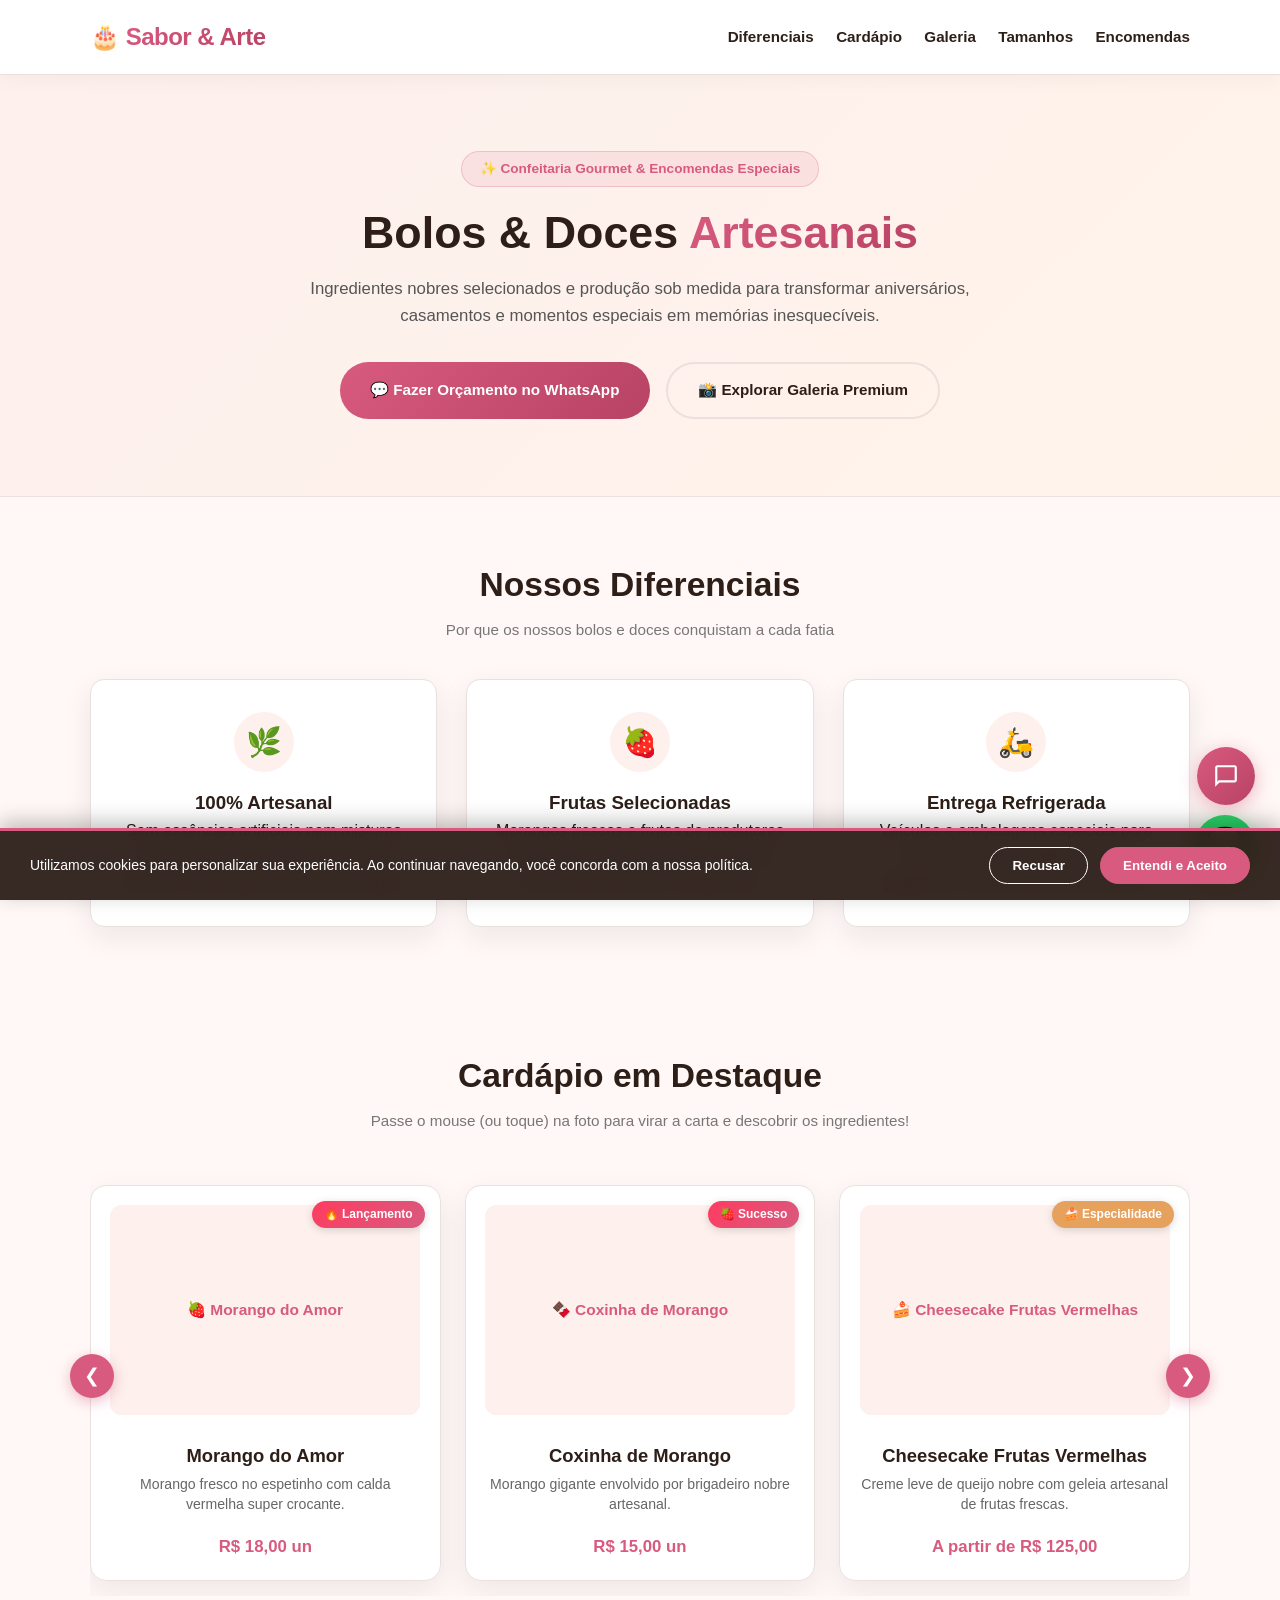
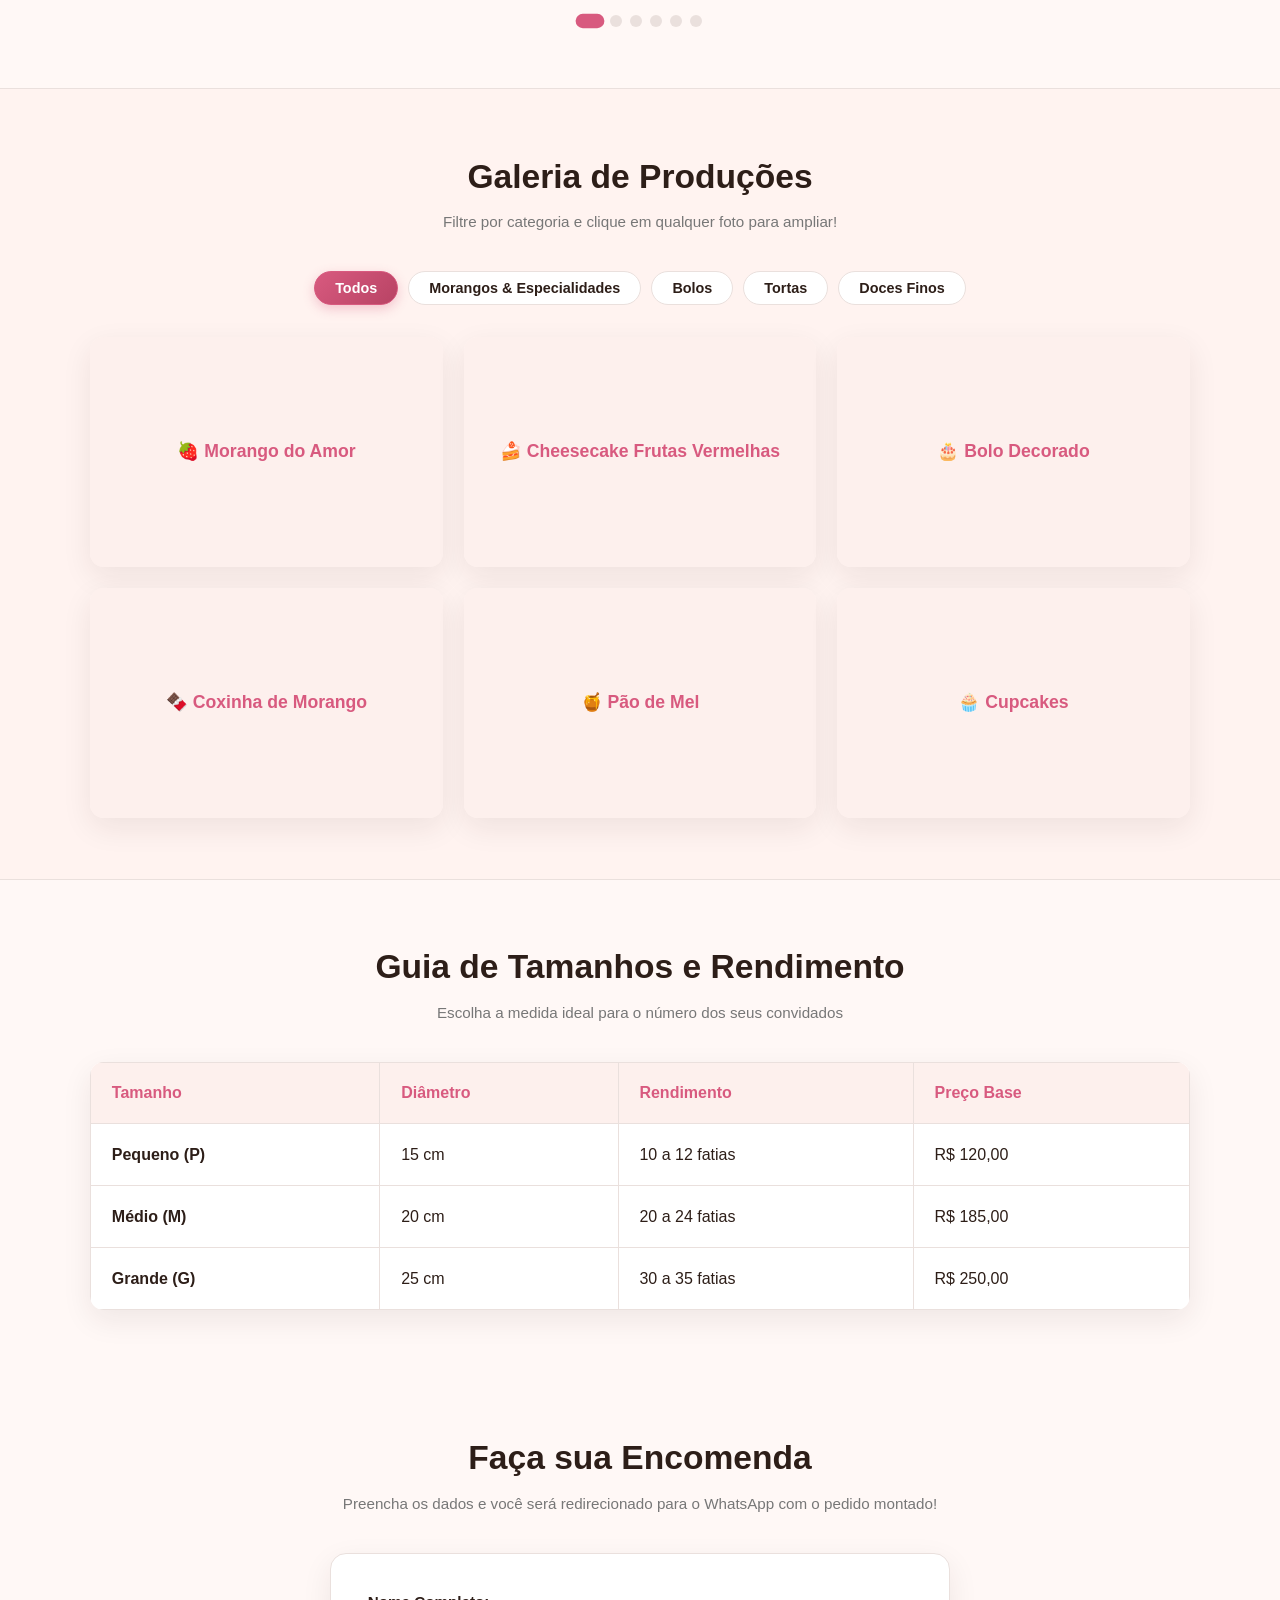
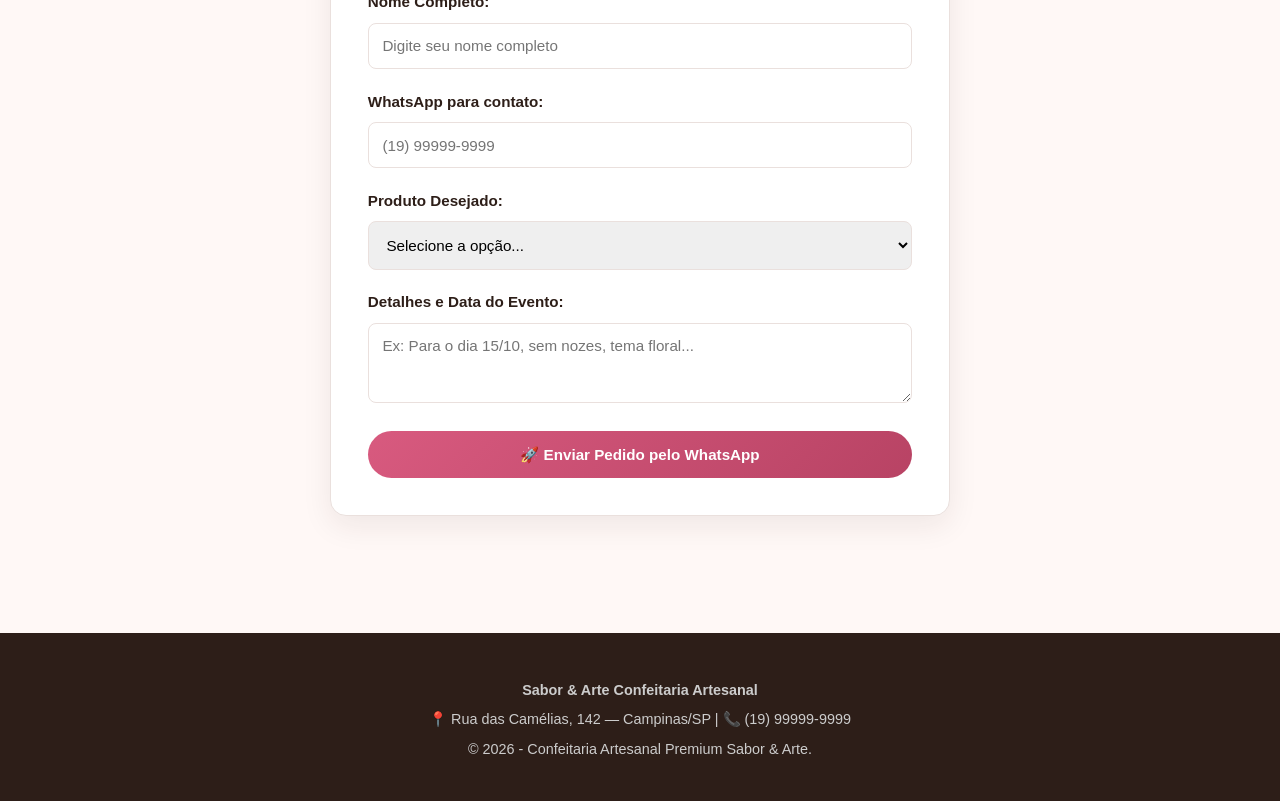
==== index.html @ ef3e30a9 "Add files via upload" ====
<!DOCTYPE html>
<html lang="pt-BR">

<head>
  <meta charset="UTF-8">
  <meta name="viewport" content="width=device-width, initial-scale=1.0">
  <title>Sabor & Arte | Confeitaria Artesanal Premium</title>
  <!-- Vinculação do CSS externo -->
  <link rel="stylesheet" href="style.css">
</head>

<body>

  <!-- CABEÇALHO GLASSMORPHISM -->
  <header>
    <div class="container header-flex">
      <div class="logo">🎂 <span class="text-gradient">Sabor & Arte</span></div>
      <nav>
        <ul>
          <li><a href="#diferenciais">Diferenciais</a></li>
          <li><a href="#cardapio">Cardápio</a></li>
          <li><a href="#galeria">Galeria</a></li>
          <li><a href="#tabela">Tamanhos</a></li>
          <li><a href="#encomenda">Encomendas</a></li>
        </ul>
      </nav>
    </div>
  </header>

  <main>
    <!-- HERO SECTION -->
    <section class="hero">
      <div class="container hero-content reveal">
        <span class="hero-badge">✨ Confeitaria Gourmet & Encomendas Especiais</span>
        <h1>Bolos & Doces <span class="text-gradient">Artesanais</span></h1>
        <p>Ingredientes nobres selecionados e produção sob medida para transformar aniversários, casamentos e momentos
          especiais em memórias inesquecíveis.</p>
        <div class="hero-buttons">
          <a href="#encomenda" class="btn btn-primary btn-glow">💬 Fazer Orçamento no WhatsApp</a>
          <a href="#galeria" class="btn btn-outline">📸 Explorar Galeria Premium</a>
        </div>
      </div>
    </section>

    <!-- DIFERENCIAIS -->
    <section id="diferenciais" class="container">
      <div class="titulo-secao reveal">
        <h2>Nossos Diferenciais</h2>
        <p class="subtitulo-secao">Por que os nossos bolos e doces conquistam a cada fatia</p>
      </div>
      <div class="grid">
        <article class="reveal hover-card">
          <div class="card-icon-wrapper">
            <div class="card-icon">🌿</div>
          </div>
          <h3>100% Artesanal</h3>
          <p>Sem essências artificiais nem misturas prontas. Usamos favas de baunilha natural e chocolates nobres
            importados.</p>
        </article>
        <article class="reveal hover-card">
          <div class="card-icon-wrapper">
            <div class="card-icon">🍓</div>
          </div>
          <h3>Frutas Selecionadas</h3>
          <p>Morangos frescos e frutas de produtores locais selecionadas diariamente para nossas sobremesas e
            espetinhos.</p>
        </article>
        <article class="reveal hover-card">
          <div class="card-icon-wrapper">
            <div class="card-icon">🛵</div>
          </div>
          <h3>Entrega Refrigerada</h3>
          <p>Veículos e embalagens especiais para garantir que seu pedido chegue geladinho e impecável ao seu evento.
          </p>
        </article>
      </div>
    </section>

    <!-- CARDÁPIO EM DESTAQUE (CARROSSEL COM FLIP CARD 3D) -->
    <section id="cardapio" class="container">
      <div class="titulo-secao reveal">
        <h2>Cardápio em Destaque</h2>
        <p class="subtitulo-secao">Passe o mouse (ou toque) na foto para virar a carta e descobrir os ingredientes!</p>
      </div>

      <!-- ESTRUTURA DO CARROSSEL -->
      <div class="carrossel-container reveal">
        <button class="carrossel-btn btn-prev" id="btn-prev" aria-label="Anterior">&#10094;</button>

        <div class="carrossel-overflow">
          <div class="carrossel-track" id="carrossel-track">

            <!-- ITEM 1: MORANGO DO AMOR -->
            <div class="carrossel-item">
              <article class="card-produto">
                <span class="card-badge morango">🔥 Lançamento</span>
                <figure class="flip-card">
                  <div class="flip-card-inner">
                    <div class="flip-card-front">
                      <img src="https://images.unsplash.com/photo-1565958011703-44f9829ba187?w=500&auto=format&fit=crop"
                        alt="Morango do Amor Gourmet"
                        onerror="this.onerror=null; this.src='data:image/svg+xml;utf8,<svg xmlns=\'http://www.w3.org/2000/svg\' width=\'400\' height=\'300\' viewBox=\'0 0 400 300\'><rect width=\'400\' height=\'300\' fill=\'%23FDF0ED\'/><text x=\'50%\' y=\'50%\' dominant-baseline=\'middle\' text-anchor=\'middle\' fill=\'%23D85A7F\' font-family=\'sans-serif\' font-size=\'20\' font-weight=\'bold\'>🍓 Morango do Amor</text></svg>';">
                    </div>
                    <div class="flip-card-back">
                      <span>🍓 Receita Exclusiva</span>
                      <p>Morangos gigantes selecionados com casquinha crocante de açúcar cristal vermelho ou banhado em
                        chocolate nobre.</p>
                    </div>
                  </div>
                </figure>
                <h3>Morango do Amor</h3>
                <p>Morango fresco no espetinho com calda vermelha super crocante.</p>
                <div class="preco">R$ 18,00 un</div>
              </article>
            </div>

            <!-- ITEM 2: COXINHA DE MORANGO -->
            <div class="carrossel-item">
              <article class="card-produto">
                <span class="card-badge morango">🍓 Sucesso</span>
                <figure class="flip-card">
                  <div class="flip-card-inner">
                    <div class="flip-card-front">
                      <img src="https://images.unsplash.com/photo-1588195538326-c5b1e9f80a1b?w=500&auto=format&fit=crop"
                        alt="Coxinha de Morango"
                        onerror="this.onerror=null; this.src='data:image/svg+xml;utf8,<svg xmlns=\'http://www.w3.org/2000/svg\' width=\'400\' height=\'300\' viewBox=\'0 0 400 300\'><rect width=\'400\' height=\'300\' fill=\'%23FDF0ED\'/><text x=\'50%\' y=\'50%\' dominant-baseline=\'middle\' text-anchor=\'middle\' fill=\'%23D85A7F\' font-family=\'sans-serif\' font-size=\'20\' font-weight=\'bold\'>🍫 Coxinha de Morango</text></svg>';">
                    </div>
                    <div class="flip-card-back">
                      <span>🍫 Brigadeiro Gourmet</span>
                      <p>Morango inteiro suculento coberto por uma camada generosa de brigadeiro 50% cacau e granulado
                        belga.</p>
                    </div>
                  </div>
                </figure>
                <h3>Coxinha de Morango</h3>
                <p>Morango gigante envolvido por brigadeiro nobre artesanal.</p>
                <div class="preco">R$ 15,00 un</div>
              </article>
            </div>

            <!-- ITEM 3: CHEESECAKE DE FRUTAS VERMELHAS (SUBSTITUTO DA BANOFFEE) -->
            <div class="carrossel-item">
              <article class="card-produto">
                <span class="card-badge destaque">🍰 Especialidade</span>
                <figure class="flip-card">
                  <div class="flip-card-inner">
                    <div class="flip-card-front">
                      <img src="https://images.unsplash.com/photo-1533134242443-d4fd215305ad?w=500&auto=format&fit=crop"
                        alt="Cheesecake de Frutas Vermelhas"
                        onerror="this.onerror=null; this.src='data:image/svg+xml;utf8,<svg xmlns=\'http://www.w3.org/2000/svg\' width=\'400\' height=\'300\' viewBox=\'0 0 400 300\'><rect width=\'400\' height=\'300\' fill=\'%23FDF0ED\'/><text x=\'50%\' y=\'50%\' dominant-baseline=\'middle\' text-anchor=\'middle\' fill=\'%23D85A7F\' font-family=\'sans-serif\' font-size=\'20\' font-weight=\'bold\'>🍰 Cheesecake Frutas Vermelhas</text></svg>';">
                    </div>
                    <div class="flip-card-back">
                      <span>🍓 Calda Artesanal</span>
                      <p>Base crocante de biscoito amanteigado, creme suave de cream cheese e calda reduzida de amoras,
                        framboesas e morangos.</p>
                    </div>
                  </div>
                </figure>
                <h3>Cheesecake Frutas Vermelhas</h3>
                <p>Creme leve de queijo nobre com geleia artesanal de frutas frescas.</p>
                <div class="preco">A partir de R$ 125,00</div>
              </article>
            </div>

            <!-- ITEM 4: BOLO RED VELVET -->
            <div class="carrossel-item">
              <article class="card-produto">
                <span class="card-badge">Mais Pedido</span>
                <figure class="flip-card">
                  <div class="flip-card-inner">
                    <div class="flip-card-front">
                      <img src="https://images.unsplash.com/photo-1578985545062-69928b1d9587?w=500&auto=format&fit=crop"
                        alt="Bolo Red Velvet"
                        onerror="this.onerror=null; this.src='data:image/svg+xml;utf8,<svg xmlns=\'http://www.w3.org/2000/svg\' width=\'400\' height=\'300\' viewBox=\'0 0 400 300\'><rect width=\'400\' height=\'300\' fill=\'%23FDF0ED\'/><text x=\'50%\' y=\'50%\' dominant-baseline=\'middle\' text-anchor=\'middle\' fill=\'%23D85A7F\' font-family=\'sans-serif\' font-size=\'20\' font-weight=\'bold\'>🎂 Red Velvet</text></svg>';">
                    </div>
                    <div class="flip-card-back">
                      <span>✨ Clássico Americano</span>
                      <p>Massa vermelha aveludada, recheada com verdadeiro Cream Cheese e toque de limão siciliano.</p>
                    </div>
                  </div>
                </figure>
                <h3>Bolo Red Velvet</h3>
                <p>Massa aveludada de cacau suave com recheio cremoso de cream cheese.</p>
                <div class="preco">A partir de R$ 120,00</div>
              </article>
            </div>

            <!-- ITEM 5: TORTA HOLANDESA -->
            <div class="carrossel-item">
              <article class="card-produto">
                <span class="card-badge destaque">Sobremesa Fina</span>
                <figure class="flip-card">
                  <div class="flip-card-inner">
                    <div class="flip-card-front">
                      <img src="https://images.unsplash.com/photo-1563729784474-d77dbb933a9e?w=500&auto=format&fit=crop"
                        alt="Torta Holandesa"
                        onerror="this.onerror=null; this.src='data:image/svg+xml;utf8,<svg xmlns=\'http://www.w3.org/2000/svg\' width=\'400\' height=\'300\' viewBox=\'0 0 400 300\'><rect width=\'400\' height=\'300\' fill=\'%23FDF0ED\'/><text x=\'50%\' y=\'50%\' dominant-baseline=\'middle\' text-anchor=\'middle\' fill=\'%23D85A7F\' font-family=\'sans-serif\' font-size=\'20\' font-weight=\'bold\'>🥧 Torta Holandesa</text></svg>';">
                    </div>
                    <div class="flip-card-back">
                      <span>🍫 Ganache Meio Amargo</span>
                      <p>Creme holandês leve, biscoitos Calipso crocantes e cobertura generosa de ganache de chocolate
                        nobre.</p>
                    </div>
                  </div>
                </figure>
                <h3>Torta Holandesa Premium</h3>
                <p>Creme suave holandês com biscoitos e ganache de chocolate.</p>
                <div class="preco">A partir de R$ 130,00</div>
              </article>
            </div>

            <!-- ITEM 6: PÃO DE MEL GOURMET -->
            <div class="carrossel-item">
              <article class="card-produto">
                <span class="card-badge">🍯 Especial</span>
                <figure class="flip-card">
                  <div class="flip-card-inner">
                    <div class="flip-card-front">
                      <img src="https://images.unsplash.com/photo-1509440159596-0249088772ff?w=500&auto=format&fit=crop"
                        alt="Pão de Mel Gourmet"
                        onerror="this.onerror=null; this.src='data:image/svg+xml;utf8,<svg xmlns=\'http://www.w3.org/2000/svg\' width=\'400\' height=\'300\' viewBox=\'0 0 400 300\'><rect width=\'400\' height=\'300\' fill=\'%23FDF0ED\'/><text x=\'50%\' y=\'50%\' dominant-baseline=\'middle\' text-anchor=\'middle\' fill=\'%23D85A7F\' font-family=\'sans-serif\' font-size=\'20\' font-weight=\'bold\'>🍯 Pão de Mel</text></svg>';">
                    </div>
                    <div class="flip-card-back">
                      <span>🍯 Mel Puro de Abelha</span>
                      <p>Massa super macia com especiarias e mel puro, recheado com doce de leite cremoso e coberto por
                        chocolate.</p>
                    </div>
                  </div>
                </figure>
                <h3>Pão de Mel Gourmet</h3>
                <p>Caixa com 6 unidades recheadas com doce de leite artesanal.</p>
                <div class="preco">R$ 54,00 (Caixa 6un)</div>
              </article>
            </div>

            <!-- ITEM 7: BROWNIE NINHO & NUTELLA -->
            <div class="carrossel-item">
              <article class="card-produto">
                <figure class="flip-card">
                  <div class="flip-card-inner">
                    <div class="flip-card-front">
                      <img src="https://images.unsplash.com/photo-1606313564200-e75d5e30476c?w=500&auto=format&fit=crop"
                        alt="Torta Brownie"
                        onerror="this.onerror=null; this.src='data:image/svg+xml;utf8,<svg xmlns=\'http://www.w3.org/2000/svg\' width=\'400\' height=\'300\' viewBox=\'0 0 400 300\'><rect width=\'400\' height=\'300\' fill=\'%23FDF0ED\'/><text x=\'50%\' y=\'50%\' dominant-baseline=\'middle\' text-anchor=\'middle\' fill=\'%23D85A7F\' font-family=\'sans-serif\' font-size=\'20\' font-weight=\'bold\'>🍫 Brownie Ninho</text></svg>';">
                    </div>
                    <div class="flip-card-back">
                      <span>🍫 Cacau 70%</span>
                      <p>Base densa de brownie com Leite Ninho cremoso e generosas colheradas de Nutella original.</p>
                    </div>
                  </div>
                </figure>
                <h3>Brownie Ninho & Nutella</h3>
                <p>Base densa de brownie 70% cacau, cobertura de Leite Ninho e Nutella.</p>
                <div class="preco">A partir de R$ 110,00</div>
              </article>
            </div>

            <!-- ITEM 8: KIT DOCES FINOS -->
            <div class="carrossel-item">
              <article class="card-produto">
                <span class="card-badge">Para Eventos</span>
                <figure class="flip-card">
                  <div class="flip-card-inner">
                    <div class="flip-card-front">
                      <img src="https://images.unsplash.com/photo-1519869325930-281384150729?w=500&auto=format&fit=crop"
                        alt="Doces Finos"
                        onerror="this.onerror=null; this.src='data:image/svg+xml;utf8,<svg xmlns=\'http://www.w3.org/2000/svg\' width=\'400\' height=\'300\' viewBox=\'0 0 400 300\'><rect width=\'400\' height=\'300\' fill=\'%23FDF0ED\'/><text x=\'50%\' y=\'50%\' dominant-baseline=\'middle\' text-anchor=\'middle\' fill=\'%23D85A7F\' font-family=\'sans-serif\' font-size=\'20\' font-weight=\'bold\'>🎉 Doces Finos</text></svg>';">
                    </div>
                    <div class="flip-card-back">
                      <span>🎉 Variedade Nobre</span>
                      <p>Brigadeiros belgas, tartaletes de pistache, camafeus de nozes e mini trufas artesanais.</p>
                    </div>
                  </div>
                </figure>
                <h3>Kit Doces Finos</h3>
                <p>Caixa com 50 unidades variadas para festas e recepções.</p>
                <div class="preco">R$ 180,00</div>
              </article>
            </div>

          </div>
        </div>

        <button class="carrossel-btn btn-next" id="btn-next" aria-label="Próximo">&#10095;</button>

        <!-- PONTOS INDICADORES DO CARROSSEL -->
        <div class="carrossel-indicadores" id="carrossel-indicadores"></div>
      </div>
    </section>

    <!-- GALERIA DE FOTOS COM FILTRO INTERATIVO & LIGHTBOX -->
    <section id="galeria" class="galeria-secao">
      <div class="container">
        <div class="titulo-secao reveal">
          <h2>Galeria de Produções</h2>
          <p class="subtitulo-secao">Filtre por categoria e clique em qualquer foto para ampliar!</p>
        </div>

        <!-- ABAS DE FILTRO DA GALERIA -->
        <div class="galeria-filtros reveal">
          <button class="filtro-btn active" data-filter="todos">Todos</button>
          <button class="filtro-btn" data-filter="especiais">Morangos & Especialidades</button>
          <button class="filtro-btn" data-filter="bolos">Bolos</button>
          <button class="filtro-btn" data-filter="tortas">Tortas</button>
          <button class="filtro-btn" data-filter="doces">Doces Finos</button>
        </div>

        <div class="galeria-grid reveal" id="galeria-grid">

          <!-- ITEM GALERIA 1 -->
          <div class="gallery-item" data-category="especiais"
            data-src="https://images.unsplash.com/photo-1565958011703-44f9829ba187?w=1000&auto=format&fit=crop"
            data-caption="Morango do Amor Gourmet Crocante de Açúcar Cristal Vermelho">
            <img src="https://images.unsplash.com/photo-1565958011703-44f9829ba187?w=500&auto=format&fit=crop"
              alt="Morango do Amor"
              onerror="this.onerror=null; this.src='data:image/svg+xml;utf8,<svg xmlns=\'http://www.w3.org/2000/svg\' width=\'400\' height=\'300\' viewBox=\'0 0 400 300\'><rect width=\'400\' height=\'300\' fill=\'%23FDF0ED\'/><text x=\'50%\' y=\'50%\' dominant-baseline=\'middle\' text-anchor=\'middle\' fill=\'%23D85A7F\' font-family=\'sans-serif\' font-size=\'20\' font-weight=\'bold\'>🍓 Morango do Amor</text></svg>';">
            <div class="gallery-overlay">
              <span class="gallery-icon">🔍 Ampliar Foto</span>
            </div>
          </div>

          <!-- ITEM GALERIA 2 (FOTO DO CHEESECAKE DE FRUTAS VERMELHAS) -->
          <div class="gallery-item" data-category="tortas"
            data-src="https://images.unsplash.com/photo-1533134242443-d4fd215305ad?w=1000&auto=format&fit=crop"
            data-caption="Cheesecake de Frutas Vermelhas com Calda Artesanal e Amoras Frescas">
            <img src="https://images.unsplash.com/photo-1533134242443-d4fd215305ad?w=500&auto=format&fit=crop"
              alt="Cheesecake de Frutas Vermelhas"
              onerror="this.onerror=null; this.src='data:image/svg+xml;utf8,<svg xmlns=\'http://www.w3.org/2000/svg\' width=\'400\' height=\'300\' viewBox=\'0 0 400 300\'><rect width=\'400\' height=\'300\' fill=\'%23FDF0ED\'/><text x=\'50%\' y=\'50%\' dominant-baseline=\'middle\' text-anchor=\'middle\' fill=\'%23D85A7F\' font-family=\'sans-serif\' font-size=\'20\' font-weight=\'bold\'>🍰 Cheesecake Frutas Vermelhas</text></svg>';">
            <div class="gallery-overlay">
              <span class="gallery-icon">🔍 Ampliar Foto</span>
            </div>
          </div>

          <!-- ITEM GALERIA 3 -->
          <div class="gallery-item" data-category="bolos"
            data-src="https://images.unsplash.com/photo-1562440499-64c9a111f713?w=1000&auto=format&fit=crop"
            data-caption="Bolo Festivo Decorado com Cobertura Artesanal e Detalhes Especiais">
            <img src="https://images.unsplash.com/photo-1562440499-64c9a111f713?w=500&auto=format&fit=crop"
              alt="Bolo Festivo Decorado"
              onerror="this.onerror=null; this.src='data:image/svg+xml;utf8,<svg xmlns=\'http://www.w3.org/2000/svg\' width=\'400\' height=\'300\' viewBox=\'0 0 400 300\'><rect width=\'400\' height=\'300\' fill=\'%23FDF0ED\'/><text x=\'50%\' y=\'50%\' dominant-baseline=\'middle\' text-anchor=\'middle\' fill=\'%23D85A7F\' font-family=\'sans-serif\' font-size=\'20\' font-weight=\'bold\'>🎂 Bolo Decorado</text></svg>';">
            <div class="gallery-overlay">
              <span class="gallery-icon">🔍 Ampliar Foto</span>
            </div>
          </div>

          <!-- ITEM GALERIA 4 -->
          <div class="gallery-item" data-category="especiais"
            data-src="https://images.unsplash.com/photo-1588195538326-c5b1e9f80a1b?w=1000&auto=format&fit=crop"
            data-caption="Coxinha de Morango com Brigadeiro Belga 50% Cacau">
            <img src="https://images.unsplash.com/photo-1588195538326-c5b1e9f80a1b?w=500&auto=format&fit=crop"
              alt="Coxinha de Morango"
              onerror="this.onerror=null; this.src='data:image/svg+xml;utf8,<svg xmlns=\'http://www.w3.org/2000/svg\' width=\'400\' height=\'300\' viewBox=\'0 0 400 300\'><rect width=\'400\' height=\'300\' fill=\'%23FDF0ED\'/><text x=\'50%\' y=\'50%\' dominant-baseline=\'middle\' text-anchor=\'middle\' fill=\'%23D85A7F\' font-family=\'sans-serif\' font-size=\'20\' font-weight=\'bold\'>🍫 Coxinha de Morango</text></svg>';">
            <div class="gallery-overlay">
              <span class="gallery-icon">🔍 Ampliar Foto</span>
            </div>
          </div>

          <!-- ITEM GALERIA 5 -->
          <div class="gallery-item" data-category="doces"
            data-src="https://images.unsplash.com/photo-1509440159596-0249088772ff?w=1000&auto=format&fit=crop"
            data-caption="Caixa Especial de Pães de Mel Recheados com Doce de Leite">
            <img src="https://images.unsplash.com/photo-1509440159596-0249088772ff?w=500&auto=format&fit=crop"
              alt="Pães de Mel"
              onerror="this.onerror=null; this.src='data:image/svg+xml;utf8,<svg xmlns=\'http://www.w3.org/2000/svg\' width=\'400\' height=\'300\' viewBox=\'0 0 400 300\'><rect width=\'400\' height=\'300\' fill=\'%23FDF0ED\'/><text x=\'50%\' y=\'50%\' dominant-baseline=\'middle\' text-anchor=\'middle\' fill=\'%23D85A7F\' font-family=\'sans-serif\' font-size=\'20\' font-weight=\'bold\'>🍯 Pão de Mel</text></svg>';">
            <div class="gallery-overlay">
              <span class="gallery-icon">🔍 Ampliar Foto</span>
            </div>
          </div>

          <!-- ITEM GALERIA 6 -->
          <div class="gallery-item" data-category="doces"
            data-src="https://images.unsplash.com/photo-1519869325930-281384150729?w=1000&auto=format&fit=crop"
            data-caption="Detalhes Encantadores de Cupcakes Personalizados para Eventos">
            <img src="https://images.unsplash.com/photo-1519869325930-281384150729?w=500&auto=format&fit=crop"
              alt="Cupcakes Decorados"
              onerror="this.onerror=null; this.src='data:image/svg+xml;utf8,<svg xmlns=\'http://www.w3.org/2000/svg\' width=\'400\' height=\'300\' viewBox=\'0 0 400 300\'><rect width=\'400\' height=\'300\' fill=\'%23FDF0ED\'/><text x=\'50%\' y=\'50%\' dominant-baseline=\'middle\' text-anchor=\'middle\' fill=\'%23D85A7F\' font-family=\'sans-serif\' font-size=\'20\' font-weight=\'bold\'>🧁 Cupcakes</text></svg>';">
            <div class="gallery-overlay">
              <span class="gallery-icon">🔍 Ampliar Foto</span>
            </div>
          </div>

        </div>
      </div>
    </section>

    <!-- MODAL LIGHTBOX PARA A GALERIA -->
    <div id="lightbox-modal" class="lightbox-modal" role="dialog" aria-hidden="true">
      <button id="lightbox-close" class="lightbox-close" aria-label="Fechar">&times;</button>
      <button id="lightbox-prev" class="lightbox-nav lightbox-prev-btn" aria-label="Anterior">&#10094;</button>
      <div class="lightbox-container">
        <img id="lightbox-img" src="" alt="Imagem Ampliada">
        <p id="lightbox-caption" class="lightbox-caption"></p>
      </div>
      <button id="lightbox-next" class="lightbox-nav lightbox-next-btn" aria-label="Próximo">&#10095;</button>
    </div>

    <!-- TABELA SEMÂNTICA DE TAMANHOS -->
    <section id="tabela" class="container">
      <div class="titulo-secao reveal">
        <h2>Guia de Tamanhos e Rendimento</h2>
        <p class="subtitulo-secao">Escolha a medida ideal para o número dos seus convidados</p>
      </div>
      <div class="tabela-wrapper reveal">
        <table>
          <thead>
            <tr>
              <th>Tamanho</th>
              <th>Diâmetro</th>
              <th>Rendimento</th>
              <th>Preço Base</th>
            </tr>
          </thead>
          <tbody>
            <tr>
              <td><strong>Pequeno (P)</strong></td>
              <td>15 cm</td>
              <td>10 a 12 fatias</td>
              <td>R$ 120,00</td>
            </tr>
            <tr>
              <td><strong>Médio (M)</strong></td>
              <td>20 cm</td>
              <td>20 a 24 fatias</td>
              <td>R$ 185,00</td>
            </tr>
            <tr>
              <td><strong>Grande (G)</strong></td>
              <td>25 cm</td>
              <td>30 a 35 fatias</td>
              <td>R$ 250,00</td>
            </tr>
          </tbody>
        </table>
      </div>
    </section>

    <!-- FORMULÁRIO COM ENVIO DIRETO PARA WHATSAPP -->
    <section id="encomenda" class="container">
      <div class="titulo-secao reveal">
        <h2>Faça sua Encomenda</h2>
        <p class="subtitulo-secao">Preencha os dados e você será redirecionado para o WhatsApp com o pedido montado!</p>
      </div>
      <form id="form-encomenda" class="form-encomenda reveal">
        <div class="campo">
          <label for="nome">Nome Completo:</label>
          <input type="text" id="nome" name="nome" required placeholder="Digite seu nome completo">
        </div>

        <div class="campo">
          <label for="whatsapp">WhatsApp para contato:</label>
          <input type="tel" id="whatsapp" name="whatsapp" required placeholder="(19) 99999-9999">
        </div>

        <div class="campo">
          <label for="produto">Produto Desejado:</label>
          <select id="produto" name="produto" required>
            <option value="">Selecione a opção...</option>
            <option value="Morango do Amor Gourmet">🍓 Morango do Amor Gourmet (R$ 18,00)</option>
            <option value="Coxinha de Morango">🍓 Coxinha de Morango (R$ 15,00)</option>
            <option value="Cheesecake Frutas Vermelhas">🍰 Cheesecake de Frutas Vermelhas (R$ 125,00)</option>
            <option value="Torta Holandesa Premium">🥧 Torta Holandesa Premium (R$ 130,00)</option>
            <option value="Pão de Mel Gourmet (Caixa 6 un)">🍯 Pão de Mel Gourmet (R$ 54,00)</option>
            <option value="Bolo Red Velvet">🎂 Bolo Red Velvet (A partir de R$ 120,00)</option>
            <option value="Brownie Ninho & Nutella">🍫 Brownie Ninho & Nutella (A partir de R$ 110,00)</option>
            <option value="Kit Doces Finos (50 un)">🎉 Kit Doces Finos 50 un (R$ 180,00)</option>
            <option value="Cupcakes Gourmet (Kit 6 un)">🧁 Cupcakes Gourmet (R$ 75,00)</option>
            <option value="Torta de Morango Tradicional">🍓 Torta de Morango Tradicional (R$ 135,00)</option>
            <option value="Bolo Personalizado">👑 Bolo Personalizado sob Medida</option>
          </select>
        </div>

        <div class="campo">
          <label for="obs">Detalhes e Data do Evento:</label>
          <textarea id="obs" name="obs" rows="3"
            placeholder="Ex: Para o dia 15/10, sem nozes, tema floral..."></textarea>
        </div>

        <button type="submit" class="btn btn-primary btn-full btn-glow">🚀 Enviar Pedido pelo WhatsApp</button>
      </form>
    </section>
  </main>

  <!-- BOTÃO VOLTAR AO TOPO -->
  <button id="btn-back-to-top" class="back-to-top" aria-label="Voltar ao topo">↑</button>

  <!-- BOTÃO FLUTUANTE DO WHATSAPP -->
  <a href="https://wa.me/5519999999999" target="_blank" rel="noopener noreferrer" class="whatsapp-float"
    aria-label="Conversar no WhatsApp">
    <span>💬</span>
  </a>

  <!-- RODAPÉ -->
  <footer>
    <div class="container">
      <p><strong>Sabor & Arte Confeitaria Artesanal</strong></p>
      <p>📍 Rua das Camélias, 142 — Campinas/SP | 📞 (19) 99999-9999</p>
      <p>&copy; 2026 - Confeitaria Artesanal Premium Sabor & Arte.</p>
    </div>
  </footer>

  <!-- BANNER DE AVISO DE COOKIES GLASSMORPHISM -->
  <div id="banner-cookies" class="banner-cookies">
    <p>
      Utilizamos cookies para personalizar sua experiência. Ao continuar navegando, você concorda com a nossa política.
    </p>
    <div class="btn-group-cookies">
      <button id="btn-recusar-cookies" class="btn-cookies btn-recusar">Recusar</button>
      <button id="btn-aceitar-cookies" class="btn-cookies">Entendi e Aceito</button>
    </div>
  </div>

  <!-- SCRIPT DE COOKIES -->
  <script src="cookies.js" defer></script>

  <!-- CHATBOT AUTOMÁTICO -->
  <script src="chatbot.js"></script>

  <!-- INTERATIVIDADE DA INTERFACE DA PÁGINA -->
  <script>
    document.addEventListener('DOMContentLoaded', () => {

      /* 1. CARROSSEL DE PRODUTOS RESPONSIVO */
      const track = document.getElementById('carrossel-track');
      const btnPrev = document.getElementById('btn-prev');
      const btnNext = document.getElementById('btn-next');
      const indicadoresContainer = document.getElementById('carrossel-indicadores');

      if (track && btnPrev && btnNext) {
        const items = Array.from(track.children);
        let currentIndex = 0;

        function getVisibleItems() {
          if (window.innerWidth <= 650) return 1;
          if (window.innerWidth <= 900) return 2;
          return 3;
        }

        function getMaxIndex() {
          return Math.max(0, items.length - getVisibleItems());
        }

        function criarIndicadores() {
          if (!indicadoresContainer) return;
          indicadoresContainer.innerHTML = '';
          const totalDots = getMaxIndex() + 1;

          for (let i = 0; i < totalDots; i++) {
            const dot = document.createElement('button');
            dot.classList.add('dot');
            dot.setAttribute('aria-label', `Ir para slide ${i + 1}`);
            if (i === currentIndex) dot.classList.add('ativo');

            dot.addEventListener('click', () => moverParaIndex(i));
            indicadoresContainer.appendChild(dot);
          }
        }

        function atualizarIndicadores() {
          if (!indicadoresContainer) return;
          const dots = indicadoresContainer.querySelectorAll('.dot');
          dots.forEach((dot, index) => {
            dot.classList.toggle('ativo', index === currentIndex);
          });
        }

        function moverParaIndex(index) {
          const maxIdx = getMaxIndex();
          currentIndex = Math.min(Math.max(index, 0), maxIdx);
          const primeiroItem = items[0];
          if (!primeiroItem) return;

          const gap = parseFloat(window.getComputedStyle(track).gap) || 24;
          const largura = primeiroItem.getBoundingClientRect().width;
          const deslocamento = (largura + gap) * currentIndex;

          track.style.transform = `translateX(-${deslocamento}px)`;
          atualizarIndicadores();
        }

        btnNext.addEventListener('click', () => {
          if (currentIndex >= getMaxIndex()) moverParaIndex(0);
          else moverParaIndex(currentIndex + 1);
        });

        btnPrev.addEventListener('click', () => {
          if (currentIndex <= 0) moverParaIndex(getMaxIndex());
          else moverParaIndex(currentIndex - 1);
        });

        window.addEventListener('resize', () => {
          criarIndicadores();
          moverParaIndex(currentIndex);
        });

        criarIndicadores();
        moverParaIndex(0);
      }


      /* 2. FILTRO DA GALERIA DE FOTOS */
      const filtroBtns = document.querySelectorAll('.filtro-btn');
      const galleryItems = document.querySelectorAll('.gallery-item');

      if (filtroBtns.length > 0 && galleryItems.length > 0) {
        filtroBtns.forEach(btn => {
          btn.addEventListener('click', () => {
            filtroBtns.forEach(b => b.classList.remove('active'));
            btn.classList.add('active');

            const filterValue = btn.getAttribute('data-filter');

            galleryItems.forEach(item => {
              const category = item.getAttribute('data-category');

              if (filterValue === 'todos' || category === filterValue) {
                item.style.display = 'block';
                setTimeout(() => {
                  item.style.opacity = '1';
                  item.style.transform = 'scale(1)';
                }, 50);
              } else {
                item.style.opacity = '0';
                item.style.transform = 'scale(0.8)';
                setTimeout(() => {
                  item.style.display = 'none';
                }, 300);
              }
            });
          });
        });
      }


      /* 3. GALERIA LIGHTBOX MODAL */
      const lightboxModal = document.getElementById('lightbox-modal');
      const lightboxImg = document.getElementById('lightbox-img');
      const lightboxCaption = document.getElementById('lightbox-caption');
      const lightboxClose = document.getElementById('lightbox-close');
      const lightboxPrev = document.getElementById('lightbox-prev');
      const lightboxNext = document.getElementById('lightbox-next');

      if (lightboxModal && galleryItems.length > 0) {
        let currentGalleryIndex = 0;
        const galleryList = Array.from(galleryItems);

        function abrirLightbox(index) {
          currentGalleryIndex = index;
          const item = galleryList[currentGalleryIndex];
          const imgElem = item.querySelector('img');
          const imgSrc = item.getAttribute('data-src') || (imgElem ? imgElem.src : '');
          const captionText = item.getAttribute('data-caption') || (imgElem ? imgElem.alt : '');

          if (lightboxImg) {
            lightboxImg.onerror = function () {
              this.onerror = null;
              this.src = "data:image/svg+xml;utf8,<svg xmlns='http://www.w3.org/2000/svg' width='600' height='400' viewBox='0 0 600 400'><rect width='600' height='400' fill='%23FDF0ED'/><text x='50%' y='50%' dominant-baseline='middle' text-anchor='middle' fill='%23D85A7F' font-family='sans-serif' font-size='24' font-weight='bold'>🎂 Sabor %26 Arte Confeitaria</text></svg>";
            };
            lightboxImg.src = imgSrc;
          }

          if (lightboxCaption) {
            lightboxCaption.textContent = captionText;
          }

          lightboxModal.classList.add('ativo');
          document.body.style.overflow = 'hidden';
        }

        function fecharLightbox() {
          lightboxModal.classList.remove('ativo');
          document.body.style.overflow = '';
        }

        function navegarGaleria(direcao) {
          currentGalleryIndex = (currentGalleryIndex + direcao + galleryList.length) % galleryList.length;
          abrirLightbox(currentGalleryIndex);
        }

        galleryList.forEach((item, index) => {
          item.addEventListener('click', () => abrirLightbox(index));
        });

        if (lightboxClose) lightboxClose.addEventListener('click', fecharLightbox);

        if (lightboxPrev) {
          lightboxPrev.addEventListener('click', (e) => {
            e.stopPropagation();
            navegarGaleria(-1);
          });
        }

        if (lightboxNext) {
          lightboxNext.addEventListener('click', (e) => {
            e.stopPropagation();
            navegarGaleria(1);
          });
        }

        lightboxModal.addEventListener('click', (e) => {
          if (e.target === lightboxModal) fecharLightbox();
        });

        document.addEventListener('keydown', (e) => {
          if (!lightboxModal.classList.contains('ativo')) return;
          if (e.key === 'Escape') fecharLightbox();
          if (e.key === 'ArrowLeft') navegarGaleria(-1);
          if (e.key === 'ArrowRight') navegarGaleria(1);
        });
      }


      /* 4. ENVIO DIRETO PARA WHATSAPP */
      const formEncomenda = document.getElementById('form-encomenda');
      if (formEncomenda) {
        formEncomenda.addEventListener('submit', (e) => {
          e.preventDefault();

          const nome = document.getElementById('nome').value;
          const whatsapp = document.getElementById('whatsapp').value;
          const produto = document.getElementById('produto').value;
          const obs = document.getElementById('obs').value;

          const mensagem = `*Novo Pedido - Confeitaria Sabor %26 Arte*%0A%0A` +
            `👤 *Nome:* ${encodeURIComponent(nome)}%0A` +
            `📱 *WhatsApp:* ${encodeURIComponent(whatsapp)}%0A` +
            `🎂 *Produto:* ${encodeURIComponent(produto)}%0A` +
            `📝 *Observações/Data:* ${encodeURIComponent(obs || 'Nenhuma')}`;

          const linkWhatsApp = `https://wa.me/5519999999999?text=${mensagem}`;
          window.open(linkWhatsApp, '_blank');
        });
      }


      /* 5. BOTÃO VOLTAR AO TOPO */
      const btnBackToTop = document.getElementById('btn-back-to-top');
      if (btnBackToTop) {
        window.addEventListener('scroll', () => {
          if (window.scrollY > 400) {
            btnBackToTop.classList.add('visible');
          } else {
            btnBackToTop.classList.remove('visible');
          }
        });

        btnBackToTop.addEventListener('click', () => {
          window.scrollTo({ top: 0, behavior: 'smooth' });
        });
      }


      /* 6. ANIMAÇÕES REVEAL AO ROLAR */
      const revealElements = document.querySelectorAll('.reveal');

      if ('IntersectionObserver' in window && revealElements.length > 0) {
        const observer = new IntersectionObserver((entries) => {
          entries.forEach((entry) => {
            if (entry.isIntersecting) {
              entry.target.classList.add('revelado');
              observer.unobserve(entry.target);
            }
          });
        }, { threshold: 0.15 });

        revealElements.forEach((el) => observer.observe(el));
      } else {
        revealElements.forEach((el) => el.classList.add('revelado'));
      }

    });
  </script>
</body>

</html>
---- style.css ----
/* =========================================
   1. VARIÁVEIS CSS (:root) E RESET BÁSICO
   ========================================= */
:root {
  --fundo: #FFF8F6;
  --card: #FFFFFF;
  --texto: #2D1E18;
  --primaria: #D85A7F;
  --primaria-hover: #B84364;
  --destaque: #E6A15C;
  --verde-wa: #25D366;
  --borda: #EAE0DD;
  --gradiente-rosa: linear-gradient(135deg, #D85A7F 0%, #B84364 100%);
  --gradiente-morango: linear-gradient(135deg, #FF3B60 0%, #D85A7F 100%);
  --sombra-card: 0 10px 30px rgba(45, 30, 24, 0.08);
  --sombra-hover: 0 18px 40px rgba(216, 90, 127, 0.22);
}

* {
  box-sizing: border-box;
  margin: 0;
  padding: 0;
}

html {
  scroll-behavior: smooth;
}

body {
  font-family: 'Segoe UI', -apple-system, BlinkMacSystemFont, Roboto, sans-serif;
  background-color: var(--fundo);
  color: var(--texto);
  line-height: 1.6;
  overflow-x: hidden;
}

.container {
  width: 92%;
  max-width: 1100px;
  margin: 0 auto;
}

.text-gradient {
  background: var(--gradiente-rosa);
  -webkit-background-clip: text;
  -webkit-text-fill-color: transparent;
}

/* =========================================
   2. ANIMAÇÕES E REVEAL
   ========================================= */
@keyframes pulseWa {

  0%,
  100% {
    transform: translateY(0) scale(1);
  }

  50% {
    transform: translateY(-7px) scale(1.06);
  }
}

@keyframes glowBtn {

  0%,
  100% {
    box-shadow: 0 6px 20px rgba(216, 90, 127, 0.35);
  }

  50% {
    box-shadow: 0 8px 28px rgba(216, 90, 127, 0.6);
  }
}

@keyframes scaleUp {
  from {
    opacity: 0;
    transform: scale(0.9);
  }

  to {
    opacity: 1;
    transform: scale(1);
  }
}

.reveal {
  opacity: 0;
  transform: translateY(30px);
  transition: opacity 0.8s ease, transform 0.8s ease;
}

.reveal.revelado {
  opacity: 1;
  transform: translateY(0);
}

/* =========================================
   3. CABEÇALHO GLASSMORPHISM (<header>)
   ========================================= */
header {
  background-color: rgba(255, 255, 255, 0.92);
  backdrop-filter: blur(12px);
  -webkit-backdrop-filter: blur(12px);
  border-bottom: 1px solid var(--borda);
  padding: 1.1rem 0;
  position: sticky;
  top: 0;
  z-index: 100;
  box-shadow: 0 4px 20px rgba(0, 0, 0, 0.04);
}

.header-flex {
  display: flex;
  justify-content: space-between;
  align-items: center;
  flex-wrap: wrap;
  gap: 1rem;
}

.logo {
  font-size: 1.5rem;
  font-weight: 800;
  letter-spacing: -0.5px;
}

nav ul {
  display: flex;
  list-style: none;
  gap: 1.4rem;
}

nav a {
  text-decoration: none;
  color: var(--texto);
  font-weight: 700;
  font-size: 0.95rem;
  transition: color 0.25s ease;
  position: relative;
}

nav a::after {
  content: '';
  position: absolute;
  bottom: -4px;
  left: 0;
  width: 0%;
  height: 2px;
  background: var(--gradiente-rosa);
  transition: width 0.3s ease;
}

nav a:hover {
  color: var(--primaria);
}

nav a:hover::after {
  width: 100%;
}

/* =========================================
   4. HERO SECTION
   ========================================= */
.hero {
  background: linear-gradient(135deg, #FDF0ED 0%, #FFF3EA 100%);
  padding: 4.8rem 1rem;
  text-align: center;
  border-bottom: 1px solid var(--borda);
  position: relative;
}

.hero-badge {
  display: inline-block;
  background-color: rgba(216, 90, 127, 0.1);
  color: var(--primaria);
  font-weight: 700;
  font-size: 0.85rem;
  padding: 6px 18px;
  border-radius: 30px;
  margin-bottom: 1.2rem;
  border: 1px solid rgba(216, 90, 127, 0.25);
}

.hero h1 {
  font-size: 2.8rem;
  color: var(--texto);
  margin-bottom: 1rem;
  font-weight: 800;
  line-height: 1.2;
}

.hero p {
  max-width: 680px;
  margin: 0 auto 2rem auto;
  color: #555;
  font-size: 1.05rem;
}

.hero-buttons {
  display: flex;
  justify-content: center;
  gap: 1rem;
  flex-wrap: wrap;
}

.btn {
  display: inline-flex;
  align-items: center;
  justify-content: center;
  padding: 0.9rem 1.9rem;
  text-decoration: none;
  border-radius: 30px;
  font-weight: 700;
  border: none;
  cursor: pointer;
  transition: all 0.3s ease;
  font-size: 0.95rem;
}

.btn-primary {
  background: var(--gradiente-rosa);
  color: #ffffff;
}

.btn-glow {
  animation: glowBtn 3s infinite;
}

.btn-primary:hover {
  transform: translateY(-3px);
  box-shadow: 0 12px 28px rgba(216, 90, 127, 0.45);
}

.btn-outline {
  background-color: transparent;
  color: var(--texto);
  border: 2px solid var(--borda);
}

.btn-outline:hover {
  border-color: var(--primaria);
  color: var(--primaria);
  transform: translateY(-3px);
}

.btn-full {
  width: 100%;
}

/* =========================================
   5. SEÇÕES & DIFERENCIAIS
   ========================================= */
section {
  padding: 3.8rem 0;
}

.titulo-secao {
  text-align: center;
  margin-bottom: 2.3rem;
}

.titulo-secao h2 {
  font-size: 2.1rem;
  color: var(--texto);
  font-weight: 800;
}

.subtitulo-secao {
  font-size: 0.95rem;
  color: #777;
  margin-top: 0.4rem;
}

.grid {
  display: grid;
  grid-template-columns: repeat(auto-fit, minmax(260px, 1fr));
  gap: 1.8rem;
}

.hover-card {
  background-color: var(--card);
  border: 1px solid var(--borda);
  border-radius: 14px;
  padding: 2rem 1.5rem;
  text-align: center;
  box-shadow: var(--sombra-card);
  transition: all 0.35s ease;
}

.hover-card:hover {
  transform: translateY(-8px);
  box-shadow: var(--sombra-hover);
  border-color: rgba(216, 90, 127, 0.4);
}

.card-icon-wrapper {
  width: 60px;
  height: 60px;
  margin: 0 auto 1rem auto;
  background-color: #FDF0ED;
  border-radius: 50%;
  display: flex;
  align-items: center;
  justify-content: center;
}

.card-icon {
  font-size: 1.8rem;
}

/* =========================================
   6. CARROSSEL DE PRODUTOS COM FLIP CARD 3D
   ========================================= */
.card-produto {
  background-color: var(--card);
  border: 1px solid var(--borda);
  border-radius: 16px;
  padding: 1.2rem;
  text-align: center;
  height: 100%;
  display: flex;
  flex-direction: column;
  justify-content: space-between;
  position: relative;
  box-shadow: var(--sombra-card);
  transition: transform 0.3s ease, box-shadow 0.3s ease;
}

.card-produto:hover {
  box-shadow: var(--sombra-hover);
}

.card-produto h3 {
  font-size: 1.15rem;
  margin: 0.6rem 0 0.3rem 0;
  font-weight: 700;
  color: var(--texto);
}

.card-produto p {
  font-size: 0.88rem;
  color: #666;
  margin-bottom: 0.8rem;
  line-height: 1.4;
}

.preco {
  font-size: 1.05rem;
  font-weight: 800;
  color: var(--primaria);
  margin-top: auto;
  padding-top: 0.4rem;
}

.card-badge {
  position: absolute;
  top: 15px;
  right: 15px;
  background: var(--gradiente-rosa);
  color: #fff;
  font-size: 0.75rem;
  font-weight: 700;
  padding: 4px 12px;
  border-radius: 15px;
  z-index: 10;
  box-shadow: 0 2px 8px rgba(0, 0, 0, 0.15);
}

.card-badge.destaque {
  background: var(--destaque);
}

.card-badge.morango {
  background: var(--gradiente-morango);
}

figure.flip-card {
  perspective: 1000px;
  -webkit-perspective: 1000px;
  width: 100%;
  height: 210px;
  margin: 0 0 1rem 0;
  background-color: transparent;
  cursor: pointer;
}

.flip-card-inner {
  position: relative;
  width: 100%;
  height: 100%;
  text-align: center;
  transition: transform 0.6s cubic-bezier(0.4, 0, 0.2, 1);
  transform-style: preserve-3d;
  -webkit-transform-style: preserve-3d;
  border-radius: 12px;
}

figure.flip-card:hover .flip-card-inner {
  transform: rotateY(180deg);
  -webkit-transform: rotateY(180deg);
}

.flip-card-front,
.flip-card-back {
  position: absolute;
  top: 0;
  left: 0;
  width: 100%;
  height: 100%;
  -webkit-backface-visibility: hidden;
  backface-visibility: hidden;
  border-radius: 12px;
  overflow: hidden;
}

.flip-card-front {
  background-color: #eee;
  transform: rotateY(0deg);
  -webkit-transform: rotateY(0deg);
}

.flip-card-front img {
  width: 100%;
  height: 100%;
  object-fit: cover;
  display: block;
}

.flip-card-back {
  background: var(--gradiente-rosa);
  color: #ffffff;
  transform: rotateY(180deg);
  -webkit-transform: rotateY(180deg);
  display: flex;
  flex-direction: column;
  justify-content: center;
  align-items: center;
  padding: 1.2rem;
  box-sizing: border-box;
}

article .flip-card-back span {
  font-size: 1.05rem;
  font-weight: 800;
  color: #ffffff;
  margin-bottom: 0.5rem;
  display: block;
}

article .flip-card-back p {
  font-size: 0.88rem;
  color: #ffffff;
  margin: 0;
  line-height: 1.4;
}

.carrossel-container {
  position: relative;
  width: 100%;
}

.carrossel-overflow {
  overflow: hidden;
  width: 100%;
  padding: 15px 0;
}

.carrossel-track {
  display: flex;
  gap: 1.5rem;
  transition: transform 0.45s cubic-bezier(0.25, 1, 0.5, 1);
  will-change: transform;
}

.carrossel-item {
  flex: 0 0 calc(33.333% - 1rem);
  min-width: 0;
}

.carrossel-btn {
  position: absolute;
  top: 45%;
  transform: translateY(-50%);
  background-color: var(--primaria);
  color: #ffffff;
  border: none;
  width: 44px;
  height: 44px;
  border-radius: 50%;
  font-size: 1.2rem;
  cursor: pointer;
  z-index: 20;
  display: flex;
  align-items: center;
  justify-content: center;
  box-shadow: 0 4px 14px rgba(216, 90, 127, 0.4);
  transition: all 0.25s ease;
}

.carrossel-btn:hover {
  background-color: var(--primaria-hover);
  transform: translateY(-50%) scale(1.12);
}

.carrossel-btn.btn-prev {
  left: -20px;
}

.carrossel-btn.btn-next {
  right: -20px;
}

.carrossel-indicadores {
  display: flex;
  justify-content: center;
  gap: 8px;
  margin-top: 1.2rem;
}

.carrossel-indicadores .dot {
  width: 12px;
  height: 12px;
  border-radius: 50%;
  border: none;
  background-color: #EAE0DD;
  cursor: pointer;
  transition: all 0.3s ease;
}

.carrossel-indicadores .dot.ativo {
  background-color: var(--primaria);
  transform: scale(1.2);
  width: 24px;
  border-radius: 10px;
}

/* =========================================
   7. GALERIA DE FOTOS COM FILTROS & LIGHTBOX
   ========================================= */
.galeria-secao {
  background-color: #FFF3F0;
  border-top: 1px solid var(--borda);
  border-bottom: 1px solid var(--borda);
}

.galeria-filtros {
  display: flex;
  justify-content: center;
  gap: 10px;
  margin-bottom: 2rem;
  flex-wrap: wrap;
}

.filtro-btn {
  background-color: var(--card);
  border: 1px solid var(--borda);
  color: var(--texto);
  padding: 8px 20px;
  border-radius: 20px;
  font-weight: 700;
  font-size: 0.9rem;
  cursor: pointer;
  transition: all 0.25s ease;
}

.filtro-btn:hover,
.filtro-btn.active {
  background: var(--gradiente-rosa);
  color: #ffffff;
  border-color: var(--primaria);
  box-shadow: 0 4px 12px rgba(216, 90, 127, 0.3);
}

.galeria-grid {
  display: grid;
  grid-template-columns: repeat(auto-fill, minmax(270px, 1fr));
  gap: 1.3rem;
}

.gallery-item {
  position: relative;
  border-radius: 14px;
  overflow: hidden;
  height: 230px;
  cursor: pointer;
  box-shadow: var(--sombra-card);
  transition: transform 0.4s ease, opacity 0.4s ease;
}

.gallery-item img {
  width: 100%;
  height: 100%;
  object-fit: cover;
  transition: transform 0.5s ease;
  display: block;
}

.gallery-overlay {
  position: absolute;
  inset: 0;
  background: rgba(45, 30, 24, 0.65);
  backdrop-filter: blur(3px);
  display: flex;
  align-items: center;
  justify-content: center;
  opacity: 0;
  transition: opacity 0.35s ease;
}

.gallery-icon {
  color: #ffffff;
  font-weight: 700;
  font-size: 0.92rem;
  background: var(--gradiente-rosa);
  padding: 8px 20px;
  border-radius: 20px;
  box-shadow: 0 4px 12px rgba(0, 0, 0, 0.25);
  transform: translateY(15px);
  transition: transform 0.35s ease;
}

.gallery-item:hover img {
  transform: scale(1.1);
}

.gallery-item:hover .gallery-overlay {
  opacity: 1;
}

.gallery-item:hover .gallery-icon {
  transform: translateY(0);
}

/* MODAL LIGHTBOX CSS */
.lightbox-modal {
  position: fixed;
  inset: 0;
  background-color: rgba(0, 0, 0, 0.9);
  backdrop-filter: blur(8px);
  z-index: 10000;
  display: flex;
  align-items: center;
  justify-content: center;
  opacity: 0;
  pointer-events: none;
  transition: opacity 0.35s ease;
}

.lightbox-modal.ativo {
  opacity: 1;
  pointer-events: auto;
}

.lightbox-container {
  max-width: 85%;
  max-height: 85vh;
  text-align: center;
  animation: scaleUp 0.3s ease;
}

.lightbox-container img {
  max-width: 100%;
  max-height: 72vh;
  border-radius: 12px;
  box-shadow: 0 10px 40px rgba(0, 0, 0, 0.6);
  object-fit: contain;
}

.lightbox-caption {
  color: #ffffff;
  margin-top: 1rem;
  font-size: 1.05rem;
  font-weight: 600;
}

.lightbox-close {
  position: absolute;
  top: 25px;
  right: 30px;
  background: transparent;
  border: none;
  color: #ffffff;
  font-size: 2.8rem;
  cursor: pointer;
  z-index: 10001;
  transition: color 0.2s;
}

.lightbox-close:hover {
  color: var(--primaria);
}

.lightbox-nav {
  position: absolute;
  top: 50%;
  transform: translateY(-50%);
  background: rgba(255, 255, 255, 0.18);
  color: #ffffff;
  border: none;
  font-size: 2rem;
  width: 52px;
  height: 52px;
  border-radius: 50%;
  cursor: pointer;
  z-index: 10001;
  transition: background 0.2s;
}

.lightbox-nav:hover {
  background: var(--primaria);
}

.lightbox-prev-btn {
  left: 25px;
}

.lightbox-next-btn {
  right: 25px;
}

/* =========================================
   8. TABELA & FORMULÁRIO
   ========================================= */
.tabela-wrapper {
  overflow-x: auto;
  border-radius: 14px;
  box-shadow: var(--sombra-card);
}

table {
  width: 100%;
  border-collapse: collapse;
  background-color: var(--card);
}

th,
td {
  padding: 1.1rem 1.3rem;
  border: 1px solid var(--borda);
  text-align: left;
}

th {
  background-color: #FDF0ED;
  color: var(--primaria);
  font-weight: 800;
}

form.form-encomenda {
  background-color: var(--card);
  padding: 2.3rem;
  border-radius: 16px;
  border: 1px solid var(--borda);
  max-width: 620px;
  margin: 0 auto;
  box-shadow: var(--sombra-card);
}

.campo {
  margin-bottom: 1.3rem;
}

.campo label {
  display: block;
  margin-bottom: 0.5rem;
  font-weight: 700;
  font-size: 0.95rem;
}

.campo input,
.campo select,
.campo textarea {
  width: 100%;
  padding: 0.85rem;
  border: 1px solid var(--borda);
  border-radius: 8px;
  font-size: 0.95rem;
  font-family: inherit;
  transition: border-color 0.25s, box-shadow 0.25s;
}

.campo input:focus,
.campo select:focus,
.campo textarea:focus {
  outline: none;
  border-color: var(--primaria);
  box-shadow: 0 0 0 3px rgba(216, 90, 127, 0.18);
}

/* =========================================
   9. BOTÃO FLUTUANTE WHATSAPP & BACK TO TOP
   ========================================= */
.whatsapp-float {
  position: fixed;
  bottom: 25px;
  right: 25px;
  width: 60px;
  height: 60px;
  background-color: var(--verde-wa);
  color: #fff;
  border-radius: 50%;
  display: flex;
  align-items: center;
  justify-content: center;
  font-size: 2rem;
  text-decoration: none;
  box-shadow: 0 6px 20px rgba(37, 211, 102, 0.45);
  z-index: 999;
  animation: pulseWa 3s ease-in-out infinite;
  transition: transform 0.2s ease;
}

.whatsapp-float:hover {
  transform: scale(1.12);
}

.back-to-top {
  position: fixed;
  bottom: 25px;
  left: 25px;
  width: 48px;
  height: 48px;
  background-color: var(--card);
  color: var(--primaria);
  border: 2px solid var(--borda);
  border-radius: 50%;
  font-size: 1.3rem;
  font-weight: 800;
  cursor: pointer;
  z-index: 998;
  opacity: 0;
  visibility: hidden;
  transition: all 0.3s ease;
  box-shadow: var(--sombra-card);
}

.back-to-top.visible {
  opacity: 1;
  visibility: visible;
}

.back-to-top:hover {
  background-color: var(--primaria);
  color: #ffffff;
  border-color: var(--primaria);
  transform: translateY(-3px);
}

/* =========================================
   10. BANNER DE COOKIES & FOOTER
   ========================================= */
footer {
  background-color: var(--texto);
  color: #ffffff;
  padding: 2.5rem 0;
  text-align: center;
  margin-top: 3.5rem;
}

footer p {
  color: #ccc;
  font-size: 0.9rem;
  margin-top: 0.4rem;
}

.banner-cookies {
  position: fixed;
  bottom: 0;
  left: 0;
  width: 100%;
  background: rgba(45, 30, 24, 0.95);
  backdrop-filter: blur(10px);
  border-top: 3px solid var(--primaria);
  color: #ffffff;
  padding: 16px 30px;
  display: flex;
  justify-content: space-between;
  align-items: center;
  gap: 20px;
  box-shadow: 0 -6px 20px rgba(0, 0, 0, 0.25);
  z-index: 9999;
  font-size: 14px;
}

.btn-group-cookies {
  display: flex;
  gap: 12px;
  align-items: center;
}

.btn-cookies {
  background-color: var(--primaria);
  color: #ffffff;
  border: 1px solid var(--primaria);
  padding: 10px 22px;
  border-radius: 20px;
  font-weight: 700;
  cursor: pointer;
  white-space: nowrap;
  transition: all 0.25s ease;
}

.btn-cookies:hover {
  background-color: var(--primaria-hover);
  border-color: var(--primaria-hover);
}

.btn-cookies.btn-recusar {
  background-color: transparent;
  color: #ffffff;
  border: 1px solid #ffffff;
}

.btn-cookies.btn-recusar:hover {
  background-color: rgba(255, 255, 255, 0.15);
}

.oculto {
  display: none !important;
}

/* =========================================
   11. RESPONSIVIDADE
   ========================================= */
@media (max-width: 900px) {
  .carrossel-item {
    flex: 0 0 calc(50% - 0.75rem);
  }
}

@media (max-width: 650px) {
  .header-flex {
    flex-direction: column;
  }

  nav ul {
    gap: 0.8rem;
    flex-wrap: wrap;
    justify-content: center;
  }

  .hero h1 {
    font-size: 2.1rem;
  }

  .carrossel-item {
    flex: 0 0 100%;
  }

  .carrossel-btn.btn-prev {
    left: -5px;
  }

  .carrossel-btn.btn-next {
    right: -5px;
  }

  .banner-cookies {
    flex-direction: column;
    text-align: center;
  }

  .btn-group-cookies {
    width: 100%;
    justify-content: center;
  }
}
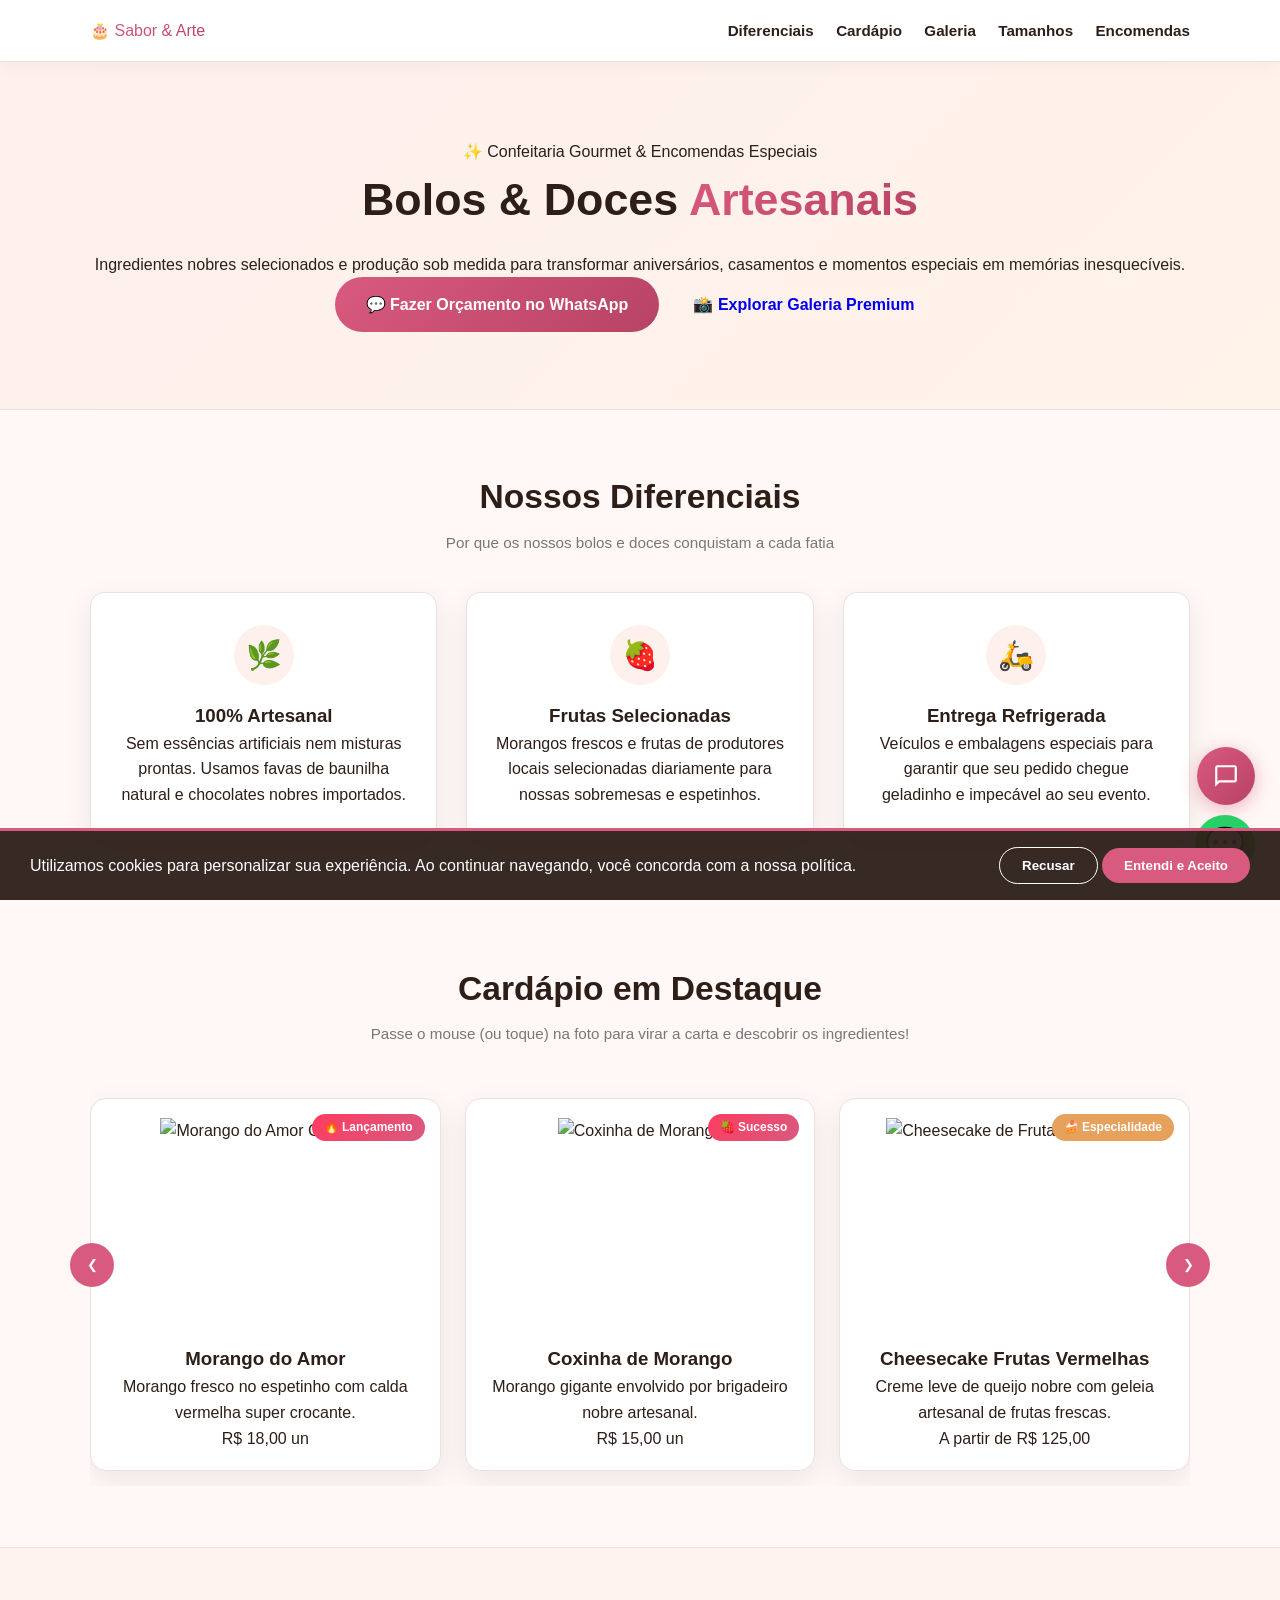
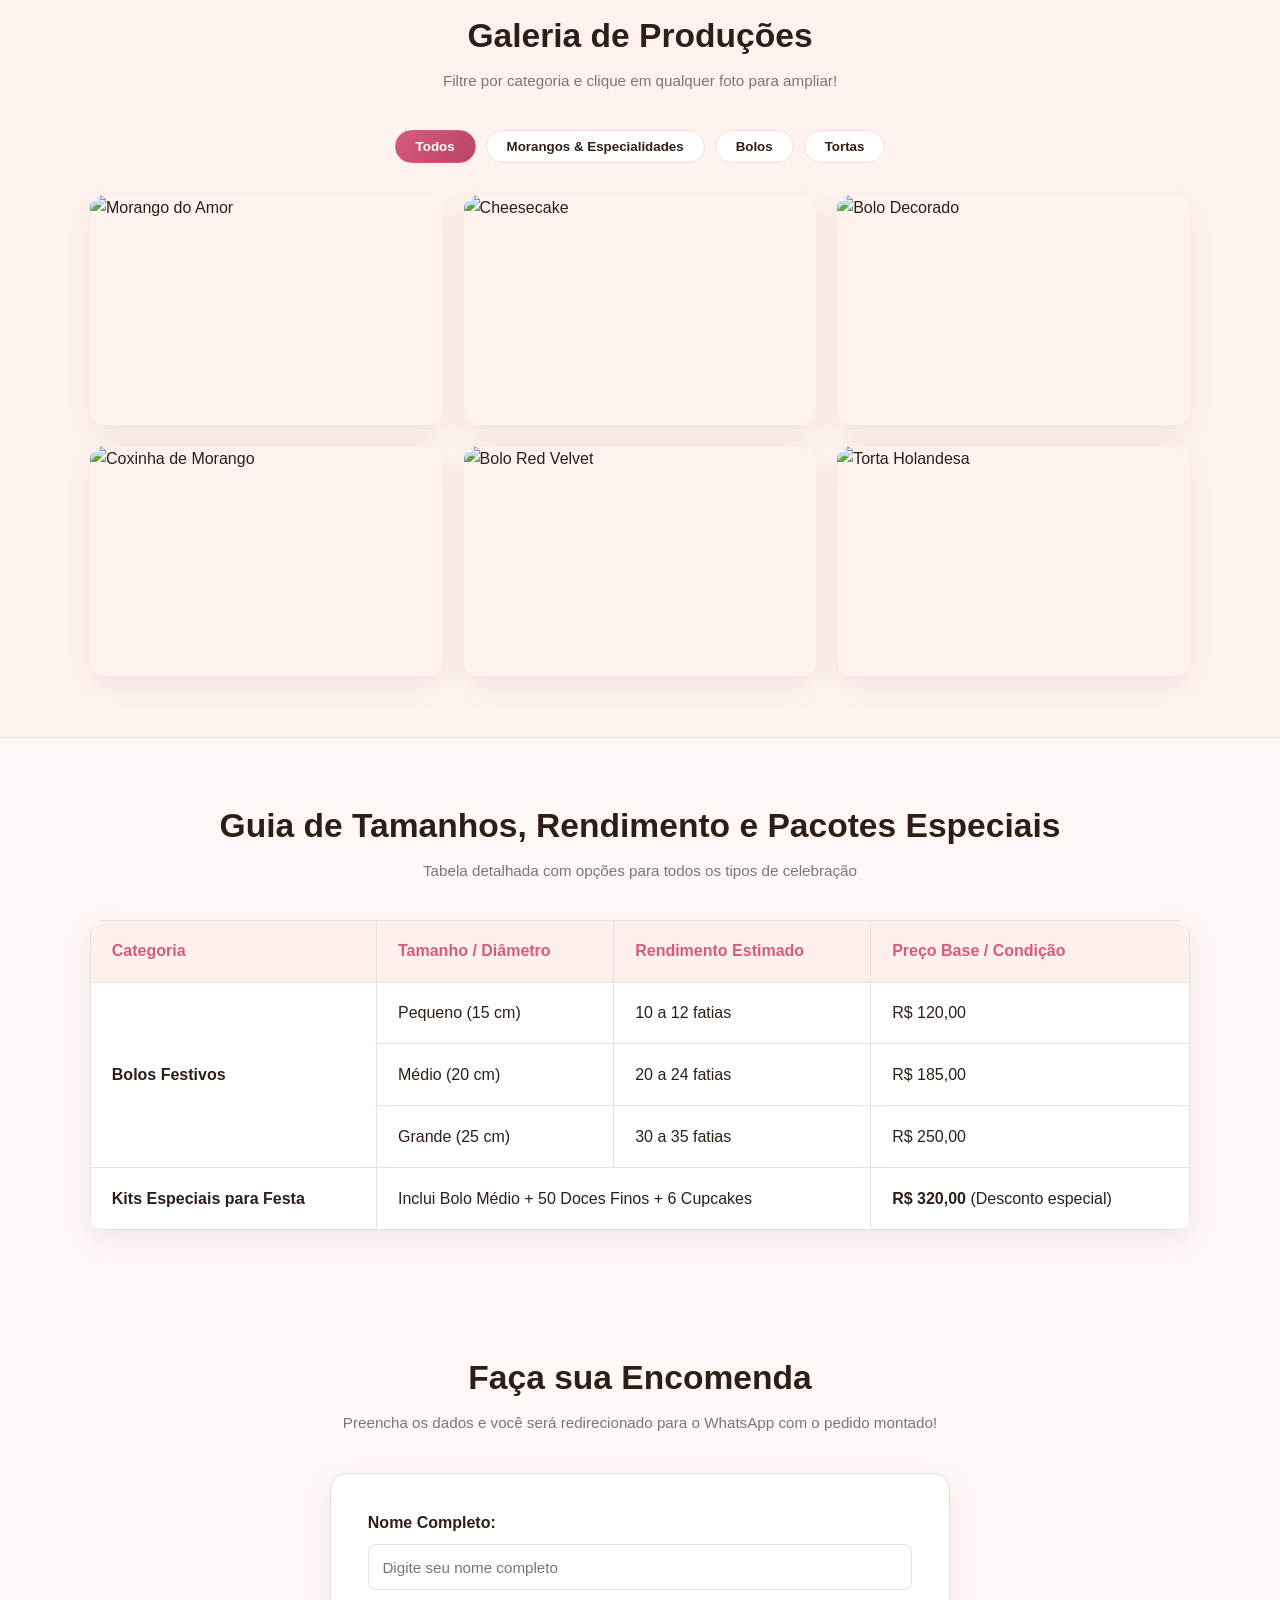
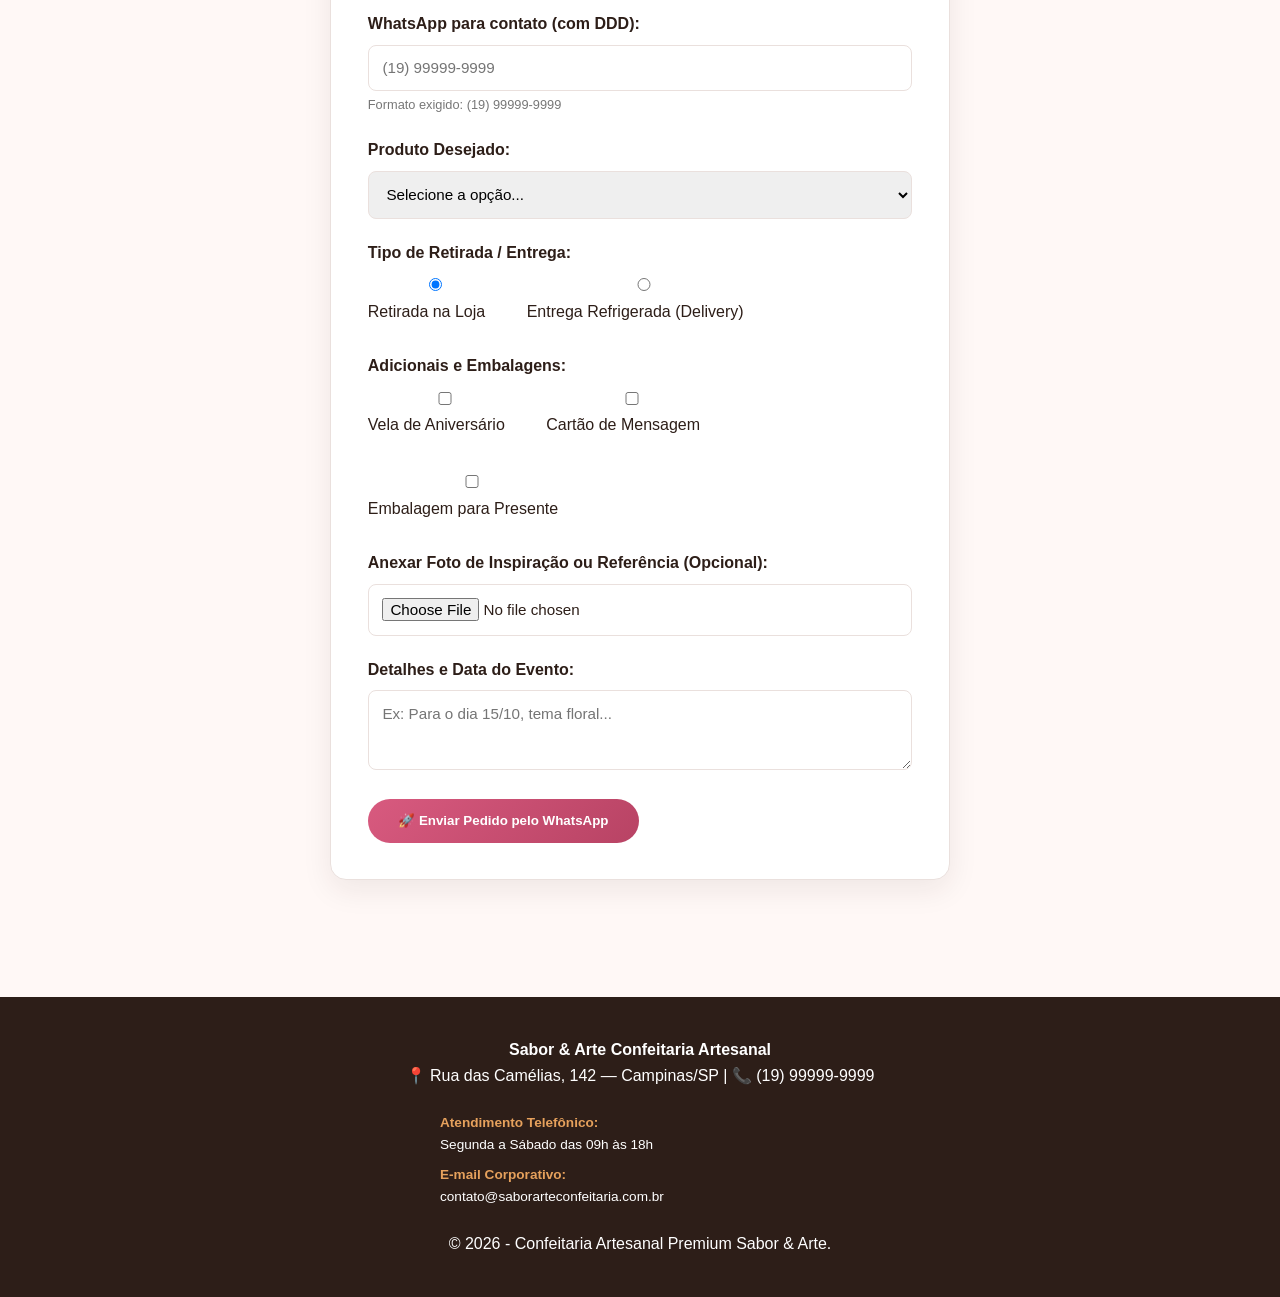
==== commit 724e1bb5: "Add files via upload" ====
--- a/index.html
+++ b/index.html
@@ -15,7 +15,7 @@
   <header>
     <div class="container header-flex">
       <div class="logo">🎂 <span class="text-gradient">Sabor & Arte</span></div>
-      <nav>
+      <nav aria-label="Menu Principal">
         <ul>
           <li><a href="#diferenciais">Diferenciais</a></li>
           <li><a href="#cardapio">Cardápio</a></li>
@@ -70,8 +70,7 @@
             <div class="card-icon">🛵</div>
           </div>
           <h3>Entrega Refrigerada</h3>
-          <p>Veículos e embalagens especiais para garantir que seu pedido chegue geladinho e impecável ao seu evento.
-          </p>
+          <p>Veículos e embalagens especiais para garantir que seu pedido chegue geladinho e impecável ao seu evento.</p>
         </article>
       </div>
     </section>
@@ -83,7 +82,6 @@
         <p class="subtitulo-secao">Passe o mouse (ou toque) na foto para virar a carta e descobrir os ingredientes!</p>
       </div>
 
-      <!-- ESTRUTURA DO CARROSSEL -->
       <div class="carrossel-container reveal">
         <button class="carrossel-btn btn-prev" id="btn-prev" aria-label="Anterior">&#10094;</button>
 
@@ -97,14 +95,11 @@
                 <figure class="flip-card">
                   <div class="flip-card-inner">
                     <div class="flip-card-front">
-                      <img src="https://images.unsplash.com/photo-1565958011703-44f9829ba187?w=500&auto=format&fit=crop"
-                        alt="Morango do Amor Gourmet"
-                        onerror="this.onerror=null; this.src='data:image/svg+xml;utf8,<svg xmlns=\'http://www.w3.org/2000/svg\' width=\'400\' height=\'300\' viewBox=\'0 0 400 300\'><rect width=\'400\' height=\'300\' fill=\'%23FDF0ED\'/><text x=\'50%\' y=\'50%\' dominant-baseline=\'middle\' text-anchor=\'middle\' fill=\'%23D85A7F\' font-family=\'sans-serif\' font-size=\'20\' font-weight=\'bold\'>🍓 Morango do Amor</text></svg>';">
+                      <img src="https://images.unsplash.com/photo-1565958011703-44f9829ba187?w=500&auto=format&fit=crop" alt="Morango do Amor Gourmet">
                     </div>
                     <div class="flip-card-back">
                       <span>🍓 Receita Exclusiva</span>
-                      <p>Morangos gigantes selecionados com casquinha crocante de açúcar cristal vermelho ou banhado em
-                        chocolate nobre.</p>
+                      <p>Morangos gigantes selecionados com casquinha crocante de açúcar cristal vermelho ou banhado em chocolate nobre.</p>
                     </div>
                   </div>
                 </figure>
@@ -121,14 +116,11 @@
                 <figure class="flip-card">
                   <div class="flip-card-inner">
                     <div class="flip-card-front">
-                      <img src="https://images.unsplash.com/photo-1588195538326-c5b1e9f80a1b?w=500&auto=format&fit=crop"
-                        alt="Coxinha de Morango"
-                        onerror="this.onerror=null; this.src='data:image/svg+xml;utf8,<svg xmlns=\'http://www.w3.org/2000/svg\' width=\'400\' height=\'300\' viewBox=\'0 0 400 300\'><rect width=\'400\' height=\'300\' fill=\'%23FDF0ED\'/><text x=\'50%\' y=\'50%\' dominant-baseline=\'middle\' text-anchor=\'middle\' fill=\'%23D85A7F\' font-family=\'sans-serif\' font-size=\'20\' font-weight=\'bold\'>🍫 Coxinha de Morango</text></svg>';">
+                      <img src="https://images.unsplash.com/photo-1588195538326-c5b1e9f80a1b?w=500&auto=format&fit=crop" alt="Coxinha de Morango">
                     </div>
                     <div class="flip-card-back">
                       <span>🍫 Brigadeiro Gourmet</span>
-                      <p>Morango inteiro suculento coberto por uma camada generosa de brigadeiro 50% cacau e granulado
-                        belga.</p>
+                      <p>Morango inteiro suculento coberto por uma camada generosa de brigadeiro 50% cacau e granulado belga.</p>
                     </div>
                   </div>
                 </figure>
@@ -138,21 +130,18 @@
               </article>
             </div>
 
-            <!-- ITEM 3: CHEESECAKE DE FRUTAS VERMELHAS (SUBSTITUTO DA BANOFFEE) -->
+            <!-- ITEM 3: CHEESECAKE DE FRUTAS VERMELHAS -->
             <div class="carrossel-item">
               <article class="card-produto">
                 <span class="card-badge destaque">🍰 Especialidade</span>
                 <figure class="flip-card">
                   <div class="flip-card-inner">
                     <div class="flip-card-front">
-                      <img src="https://images.unsplash.com/photo-1533134242443-d4fd215305ad?w=500&auto=format&fit=crop"
-                        alt="Cheesecake de Frutas Vermelhas"
-                        onerror="this.onerror=null; this.src='data:image/svg+xml;utf8,<svg xmlns=\'http://www.w3.org/2000/svg\' width=\'400\' height=\'300\' viewBox=\'0 0 400 300\'><rect width=\'400\' height=\'300\' fill=\'%23FDF0ED\'/><text x=\'50%\' y=\'50%\' dominant-baseline=\'middle\' text-anchor=\'middle\' fill=\'%23D85A7F\' font-family=\'sans-serif\' font-size=\'20\' font-weight=\'bold\'>🍰 Cheesecake Frutas Vermelhas</text></svg>';">
+                      <img src="https://images.unsplash.com/photo-1533134242443-d4fd215305ad?w=500&auto=format&fit=crop" alt="Cheesecake de Frutas Vermelhas">
                     </div>
                     <div class="flip-card-back">
                       <span>🍓 Calda Artesanal</span>
-                      <p>Base crocante de biscoito amanteigado, creme suave de cream cheese e calda reduzida de amoras,
-                        framboesas e morangos.</p>
+                      <p>Base crocante de biscoito amanteigado, creme suave de cream cheese e calda reduzida de amoras.</p>
                     </div>
                   </div>
                 </figure>
@@ -169,9 +158,7 @@
                 <figure class="flip-card">
                   <div class="flip-card-inner">
                     <div class="flip-card-front">
-                      <img src="https://images.unsplash.com/photo-1578985545062-69928b1d9587?w=500&auto=format&fit=crop"
-                        alt="Bolo Red Velvet"
-                        onerror="this.onerror=null; this.src='data:image/svg+xml;utf8,<svg xmlns=\'http://www.w3.org/2000/svg\' width=\'400\' height=\'300\' viewBox=\'0 0 400 300\'><rect width=\'400\' height=\'300\' fill=\'%23FDF0ED\'/><text x=\'50%\' y=\'50%\' dominant-baseline=\'middle\' text-anchor=\'middle\' fill=\'%23D85A7F\' font-family=\'sans-serif\' font-size=\'20\' font-weight=\'bold\'>🎂 Red Velvet</text></svg>';">
+                      <img src="https://images.unsplash.com/photo-1578985545062-69928b1d9587?w=500&auto=format&fit=crop" alt="Bolo Red Velvet">
                     </div>
                     <div class="flip-card-back">
                       <span>✨ Clássico Americano</span>
@@ -185,105 +172,10 @@
               </article>
             </div>
 
-            <!-- ITEM 5: TORTA HOLANDESA -->
-            <div class="carrossel-item">
-              <article class="card-produto">
-                <span class="card-badge destaque">Sobremesa Fina</span>
-                <figure class="flip-card">
-                  <div class="flip-card-inner">
-                    <div class="flip-card-front">
-                      <img src="https://images.unsplash.com/photo-1563729784474-d77dbb933a9e?w=500&auto=format&fit=crop"
-                        alt="Torta Holandesa"
-                        onerror="this.onerror=null; this.src='data:image/svg+xml;utf8,<svg xmlns=\'http://www.w3.org/2000/svg\' width=\'400\' height=\'300\' viewBox=\'0 0 400 300\'><rect width=\'400\' height=\'300\' fill=\'%23FDF0ED\'/><text x=\'50%\' y=\'50%\' dominant-baseline=\'middle\' text-anchor=\'middle\' fill=\'%23D85A7F\' font-family=\'sans-serif\' font-size=\'20\' font-weight=\'bold\'>🥧 Torta Holandesa</text></svg>';">
-                    </div>
-                    <div class="flip-card-back">
-                      <span>🍫 Ganache Meio Amargo</span>
-                      <p>Creme holandês leve, biscoitos Calipso crocantes e cobertura generosa de ganache de chocolate
-                        nobre.</p>
-                    </div>
-                  </div>
-                </figure>
-                <h3>Torta Holandesa Premium</h3>
-                <p>Creme suave holandês com biscoitos e ganache de chocolate.</p>
-                <div class="preco">A partir de R$ 130,00</div>
-              </article>
-            </div>
-
-            <!-- ITEM 6: PÃO DE MEL GOURMET -->
-            <div class="carrossel-item">
-              <article class="card-produto">
-                <span class="card-badge">🍯 Especial</span>
-                <figure class="flip-card">
-                  <div class="flip-card-inner">
-                    <div class="flip-card-front">
-                      <img src="https://images.unsplash.com/photo-1509440159596-0249088772ff?w=500&auto=format&fit=crop"
-                        alt="Pão de Mel Gourmet"
-                        onerror="this.onerror=null; this.src='data:image/svg+xml;utf8,<svg xmlns=\'http://www.w3.org/2000/svg\' width=\'400\' height=\'300\' viewBox=\'0 0 400 300\'><rect width=\'400\' height=\'300\' fill=\'%23FDF0ED\'/><text x=\'50%\' y=\'50%\' dominant-baseline=\'middle\' text-anchor=\'middle\' fill=\'%23D85A7F\' font-family=\'sans-serif\' font-size=\'20\' font-weight=\'bold\'>🍯 Pão de Mel</text></svg>';">
-                    </div>
-                    <div class="flip-card-back">
-                      <span>🍯 Mel Puro de Abelha</span>
-                      <p>Massa super macia com especiarias e mel puro, recheado com doce de leite cremoso e coberto por
-                        chocolate.</p>
-                    </div>
-                  </div>
-                </figure>
-                <h3>Pão de Mel Gourmet</h3>
-                <p>Caixa com 6 unidades recheadas com doce de leite artesanal.</p>
-                <div class="preco">R$ 54,00 (Caixa 6un)</div>
-              </article>
-            </div>
-
-            <!-- ITEM 7: BROWNIE NINHO & NUTELLA -->
-            <div class="carrossel-item">
-              <article class="card-produto">
-                <figure class="flip-card">
-                  <div class="flip-card-inner">
-                    <div class="flip-card-front">
-                      <img src="https://images.unsplash.com/photo-1606313564200-e75d5e30476c?w=500&auto=format&fit=crop"
-                        alt="Torta Brownie"
-                        onerror="this.onerror=null; this.src='data:image/svg+xml;utf8,<svg xmlns=\'http://www.w3.org/2000/svg\' width=\'400\' height=\'300\' viewBox=\'0 0 400 300\'><rect width=\'400\' height=\'300\' fill=\'%23FDF0ED\'/><text x=\'50%\' y=\'50%\' dominant-baseline=\'middle\' text-anchor=\'middle\' fill=\'%23D85A7F\' font-family=\'sans-serif\' font-size=\'20\' font-weight=\'bold\'>🍫 Brownie Ninho</text></svg>';">
-                    </div>
-                    <div class="flip-card-back">
-                      <span>🍫 Cacau 70%</span>
-                      <p>Base densa de brownie com Leite Ninho cremoso e generosas colheradas de Nutella original.</p>
-                    </div>
-                  </div>
-                </figure>
-                <h3>Brownie Ninho & Nutella</h3>
-                <p>Base densa de brownie 70% cacau, cobertura de Leite Ninho e Nutella.</p>
-                <div class="preco">A partir de R$ 110,00</div>
-              </article>
-            </div>
-
-            <!-- ITEM 8: KIT DOCES FINOS -->
-            <div class="carrossel-item">
-              <article class="card-produto">
-                <span class="card-badge">Para Eventos</span>
-                <figure class="flip-card">
-                  <div class="flip-card-inner">
-                    <div class="flip-card-front">
-                      <img src="https://images.unsplash.com/photo-1519869325930-281384150729?w=500&auto=format&fit=crop"
-                        alt="Doces Finos"
-                        onerror="this.onerror=null; this.src='data:image/svg+xml;utf8,<svg xmlns=\'http://www.w3.org/2000/svg\' width=\'400\' height=\'300\' viewBox=\'0 0 400 300\'><rect width=\'400\' height=\'300\' fill=\'%23FDF0ED\'/><text x=\'50%\' y=\'50%\' dominant-baseline=\'middle\' text-anchor=\'middle\' fill=\'%23D85A7F\' font-family=\'sans-serif\' font-size=\'20\' font-weight=\'bold\'>🎉 Doces Finos</text></svg>';">
-                    </div>
-                    <div class="flip-card-back">
-                      <span>🎉 Variedade Nobre</span>
-                      <p>Brigadeiros belgas, tartaletes de pistache, camafeus de nozes e mini trufas artesanais.</p>
-                    </div>
-                  </div>
-                </figure>
-                <h3>Kit Doces Finos</h3>
-                <p>Caixa com 50 unidades variadas para festas e recepções.</p>
-                <div class="preco">R$ 180,00</div>
-              </article>
-            </div>
-
           </div>
         </div>
 
         <button class="carrossel-btn btn-next" id="btn-next" aria-label="Próximo">&#10095;</button>
-
-        <!-- PONTOS INDICADORES DO CARROSSEL -->
         <div class="carrossel-indicadores" id="carrossel-indicadores"></div>
       </div>
     </section>
@@ -296,89 +188,57 @@
           <p class="subtitulo-secao">Filtre por categoria e clique em qualquer foto para ampliar!</p>
         </div>
 
-        <!-- ABAS DE FILTRO DA GALERIA -->
+        <!-- ABAS DE FILTRO INTERATIVAS -->
         <div class="galeria-filtros reveal">
           <button class="filtro-btn active" data-filter="todos">Todos</button>
           <button class="filtro-btn" data-filter="especiais">Morangos & Especialidades</button>
           <button class="filtro-btn" data-filter="bolos">Bolos</button>
           <button class="filtro-btn" data-filter="tortas">Tortas</button>
-          <button class="filtro-btn" data-filter="doces">Doces Finos</button>
-        </div>
-
+        </div>
+
+        <!-- GRID DA GALERIA COM CATEGORIAS DISTINTAS -->
         <div class="galeria-grid reveal" id="galeria-grid">
-
-          <!-- ITEM GALERIA 1 -->
           <div class="gallery-item" data-category="especiais"
             data-src="https://images.unsplash.com/photo-1565958011703-44f9829ba187?w=1000&auto=format&fit=crop"
             data-caption="Morango do Amor Gourmet Crocante de Açúcar Cristal Vermelho">
-            <img src="https://images.unsplash.com/photo-1565958011703-44f9829ba187?w=500&auto=format&fit=crop"
-              alt="Morango do Amor"
-              onerror="this.onerror=null; this.src='data:image/svg+xml;utf8,<svg xmlns=\'http://www.w3.org/2000/svg\' width=\'400\' height=\'300\' viewBox=\'0 0 400 300\'><rect width=\'400\' height=\'300\' fill=\'%23FDF0ED\'/><text x=\'50%\' y=\'50%\' dominant-baseline=\'middle\' text-anchor=\'middle\' fill=\'%23D85A7F\' font-family=\'sans-serif\' font-size=\'20\' font-weight=\'bold\'>🍓 Morango do Amor</text></svg>';">
-            <div class="gallery-overlay">
-              <span class="gallery-icon">🔍 Ampliar Foto</span>
-            </div>
-          </div>
-
-          <!-- ITEM GALERIA 2 (FOTO DO CHEESECAKE DE FRUTAS VERMELHAS) -->
+            <img src="https://images.unsplash.com/photo-1565958011703-44f9829ba187?w=500&auto=format&fit=crop" alt="Morango do Amor">
+            <div class="gallery-overlay"><span class="gallery-icon">🔍 Ampliar Foto</span></div>
+          </div>
+
           <div class="gallery-item" data-category="tortas"
             data-src="https://images.unsplash.com/photo-1533134242443-d4fd215305ad?w=1000&auto=format&fit=crop"
-            data-caption="Cheesecake de Frutas Vermelhas com Calda Artesanal e Amoras Frescas">
-            <img src="https://images.unsplash.com/photo-1533134242443-d4fd215305ad?w=500&auto=format&fit=crop"
-              alt="Cheesecake de Frutas Vermelhas"
-              onerror="this.onerror=null; this.src='data:image/svg+xml;utf8,<svg xmlns=\'http://www.w3.org/2000/svg\' width=\'400\' height=\'300\' viewBox=\'0 0 400 300\'><rect width=\'400\' height=\'300\' fill=\'%23FDF0ED\'/><text x=\'50%\' y=\'50%\' dominant-baseline=\'middle\' text-anchor=\'middle\' fill=\'%23D85A7F\' font-family=\'sans-serif\' font-size=\'20\' font-weight=\'bold\'>🍰 Cheesecake Frutas Vermelhas</text></svg>';">
-            <div class="gallery-overlay">
-              <span class="gallery-icon">🔍 Ampliar Foto</span>
-            </div>
-          </div>
-
-          <!-- ITEM GALERIA 3 -->
+            data-caption="Cheesecake de Frutas Vermelhas com Calda Artesanal">
+            <img src="https://images.unsplash.com/photo-1533134242443-d4fd215305ad?w=500&auto=format&fit=crop" alt="Cheesecake">
+            <div class="gallery-overlay"><span class="gallery-icon">🔍 Ampliar Foto</span></div>
+          </div>
+
           <div class="gallery-item" data-category="bolos"
             data-src="https://images.unsplash.com/photo-1562440499-64c9a111f713?w=1000&auto=format&fit=crop"
-            data-caption="Bolo Festivo Decorado com Cobertura Artesanal e Detalhes Especiais">
-            <img src="https://images.unsplash.com/photo-1562440499-64c9a111f713?w=500&auto=format&fit=crop"
-              alt="Bolo Festivo Decorado"
-              onerror="this.onerror=null; this.src='data:image/svg+xml;utf8,<svg xmlns=\'http://www.w3.org/2000/svg\' width=\'400\' height=\'300\' viewBox=\'0 0 400 300\'><rect width=\'400\' height=\'300\' fill=\'%23FDF0ED\'/><text x=\'50%\' y=\'50%\' dominant-baseline=\'middle\' text-anchor=\'middle\' fill=\'%23D85A7F\' font-family=\'sans-serif\' font-size=\'20\' font-weight=\'bold\'>🎂 Bolo Decorado</text></svg>';">
-            <div class="gallery-overlay">
-              <span class="gallery-icon">🔍 Ampliar Foto</span>
-            </div>
-          </div>
-
-          <!-- ITEM GALERIA 4 -->
+            data-caption="Bolo Festivo Decorado Artesanalmente">
+            <img src="https://images.unsplash.com/photo-1562440499-64c9a111f713?w=500&auto=format&fit=crop" alt="Bolo Decorado">
+            <div class="gallery-overlay"><span class="gallery-icon">🔍 Ampliar Foto</span></div>
+          </div>
+
           <div class="gallery-item" data-category="especiais"
             data-src="https://images.unsplash.com/photo-1588195538326-c5b1e9f80a1b?w=1000&auto=format&fit=crop"
             data-caption="Coxinha de Morango com Brigadeiro Belga 50% Cacau">
-            <img src="https://images.unsplash.com/photo-1588195538326-c5b1e9f80a1b?w=500&auto=format&fit=crop"
-              alt="Coxinha de Morango"
-              onerror="this.onerror=null; this.src='data:image/svg+xml;utf8,<svg xmlns=\'http://www.w3.org/2000/svg\' width=\'400\' height=\'300\' viewBox=\'0 0 400 300\'><rect width=\'400\' height=\'300\' fill=\'%23FDF0ED\'/><text x=\'50%\' y=\'50%\' dominant-baseline=\'middle\' text-anchor=\'middle\' fill=\'%23D85A7F\' font-family=\'sans-serif\' font-size=\'20\' font-weight=\'bold\'>🍫 Coxinha de Morango</text></svg>';">
-            <div class="gallery-overlay">
-              <span class="gallery-icon">🔍 Ampliar Foto</span>
-            </div>
-          </div>
-
-          <!-- ITEM GALERIA 5 -->
-          <div class="gallery-item" data-category="doces"
-            data-src="https://images.unsplash.com/photo-1509440159596-0249088772ff?w=1000&auto=format&fit=crop"
-            data-caption="Caixa Especial de Pães de Mel Recheados com Doce de Leite">
-            <img src="https://images.unsplash.com/photo-1509440159596-0249088772ff?w=500&auto=format&fit=crop"
-              alt="Pães de Mel"
-              onerror="this.onerror=null; this.src='data:image/svg+xml;utf8,<svg xmlns=\'http://www.w3.org/2000/svg\' width=\'400\' height=\'300\' viewBox=\'0 0 400 300\'><rect width=\'400\' height=\'300\' fill=\'%23FDF0ED\'/><text x=\'50%\' y=\'50%\' dominant-baseline=\'middle\' text-anchor=\'middle\' fill=\'%23D85A7F\' font-family=\'sans-serif\' font-size=\'20\' font-weight=\'bold\'>🍯 Pão de Mel</text></svg>';">
-            <div class="gallery-overlay">
-              <span class="gallery-icon">🔍 Ampliar Foto</span>
-            </div>
-          </div>
-
-          <!-- ITEM GALERIA 6 -->
-          <div class="gallery-item" data-category="doces"
-            data-src="https://images.unsplash.com/photo-1519869325930-281384150729?w=1000&auto=format&fit=crop"
-            data-caption="Detalhes Encantadores de Cupcakes Personalizados para Eventos">
-            <img src="https://images.unsplash.com/photo-1519869325930-281384150729?w=500&auto=format&fit=crop"
-              alt="Cupcakes Decorados"
-              onerror="this.onerror=null; this.src='data:image/svg+xml;utf8,<svg xmlns=\'http://www.w3.org/2000/svg\' width=\'400\' height=\'300\' viewBox=\'0 0 400 300\'><rect width=\'400\' height=\'300\' fill=\'%23FDF0ED\'/><text x=\'50%\' y=\'50%\' dominant-baseline=\'middle\' text-anchor=\'middle\' fill=\'%23D85A7F\' font-family=\'sans-serif\' font-size=\'20\' font-weight=\'bold\'>🧁 Cupcakes</text></svg>';">
-            <div class="gallery-overlay">
-              <span class="gallery-icon">🔍 Ampliar Foto</span>
-            </div>
-          </div>
-
+            <img src="https://images.unsplash.com/photo-1588195538326-c5b1e9f80a1b?w=500&auto=format&fit=crop" alt="Coxinha de Morango">
+            <div class="gallery-overlay"><span class="gallery-icon">🔍 Ampliar Foto</span></div>
+          </div>
+
+          <div class="gallery-item" data-category="bolos"
+            data-src="https://images.unsplash.com/photo-1578985545062-69928b1d9587?w=1000&auto=format&fit=crop"
+            data-caption="Bolo Red Velvet Recheado com Cream Cheese">
+            <img src="https://images.unsplash.com/photo-1578985545062-69928b1d9587?w=500&auto=format&fit=crop" alt="Bolo Red Velvet">
+            <div class="gallery-overlay"><span class="gallery-icon">🔍 Ampliar Foto</span></div>
+          </div>
+
+          <div class="gallery-item" data-category="tortas"
+            data-src="https://images.unsplash.com/photo-1563729784474-d77dbb933a9e?w=1000&auto=format&fit=crop"
+            data-caption="Torta Holandesa Premium com Cobertura de Ganache">
+            <img src="https://images.unsplash.com/photo-1563729784474-d77dbb933a9e?w=500&auto=format&fit=crop" alt="Torta Holandesa">
+            <div class="gallery-overlay"><span class="gallery-icon">🔍 Ampliar Foto</span></div>
+          </div>
         </div>
       </div>
     </section>
@@ -394,61 +254,65 @@
       <button id="lightbox-next" class="lightbox-nav lightbox-next-btn" aria-label="Próximo">&#10095;</button>
     </div>
 
-    <!-- TABELA SEMÂNTICA DE TAMANHOS -->
+    <!-- TABELA SEMÂNTICA COM MESCLAGEM (COLSPAN / ROWSPAN) -->
     <section id="tabela" class="container">
       <div class="titulo-secao reveal">
-        <h2>Guia de Tamanhos e Rendimento</h2>
-        <p class="subtitulo-secao">Escolha a medida ideal para o número dos seus convidados</p>
+        <h2>Guia de Tamanhos, Rendimento e Pacotes Especiais</h2>
+        <p class="subtitulo-secao">Tabela detalhada com opções para todos os tipos de celebração</p>
       </div>
       <div class="tabela-wrapper reveal">
         <table>
           <thead>
             <tr>
-              <th>Tamanho</th>
-              <th>Diâmetro</th>
-              <th>Rendimento</th>
-              <th>Preço Base</th>
+              <th>Categoria</th>
+              <th>Tamanho / Diâmetro</th>
+              <th>Rendimento Estimado</th>
+              <th>Preço Base / Condição</th>
             </tr>
           </thead>
           <tbody>
             <tr>
-              <td><strong>Pequeno (P)</strong></td>
-              <td>15 cm</td>
+              <td rowspan="3"><strong>Bolos Festivos</strong></td>
+              <td>Pequeno (15 cm)</td>
               <td>10 a 12 fatias</td>
               <td>R$ 120,00</td>
             </tr>
             <tr>
-              <td><strong>Médio (M)</strong></td>
-              <td>20 cm</td>
+              <td>Médio (20 cm)</td>
               <td>20 a 24 fatias</td>
               <td>R$ 185,00</td>
             </tr>
             <tr>
-              <td><strong>Grande (G)</strong></td>
-              <td>25 cm</td>
+              <td>Grande (25 cm)</td>
               <td>30 a 35 fatias</td>
               <td>R$ 250,00</td>
             </tr>
+            <tr>
+              <td><strong>Kits Especiais para Festa</strong></td>
+              <td colspan="2">Inclui Bolo Médio + 50 Doces Finos + 6 Cupcakes</td>
+              <td><strong>R$ 320,00</strong> (Desconto especial)</td>
+            </tr>
           </tbody>
         </table>
       </div>
     </section>
 
-    <!-- FORMULÁRIO COM ENVIO DIRETO PARA WHATSAPP -->
+    <!-- FORMULÁRIO COMPLETO -->
     <section id="encomenda" class="container">
       <div class="titulo-secao reveal">
         <h2>Faça sua Encomenda</h2>
         <p class="subtitulo-secao">Preencha os dados e você será redirecionado para o WhatsApp com o pedido montado!</p>
       </div>
-      <form id="form-encomenda" class="form-encomenda reveal">
+      <form id="form-encomenda" class="form-encomenda reveal" action="https://api.whatsapp.com/send" method="POST">
         <div class="campo">
           <label for="nome">Nome Completo:</label>
-          <input type="text" id="nome" name="nome" required placeholder="Digite seu nome completo">
-        </div>
-
-        <div class="campo">
-          <label for="whatsapp">WhatsApp para contato:</label>
-          <input type="tel" id="whatsapp" name="whatsapp" required placeholder="(19) 99999-9999">
+          <input type="text" id="nome" name="nome" required minlength="3" placeholder="Digite seu nome completo">
+        </div>
+
+        <div class="campo">
+          <label for="whatsapp">WhatsApp para contato (com DDD):</label>
+          <input type="tel" id="whatsapp" name="whatsapp" required pattern="^\(\d{2}\)\s?\d{5}-\d{4}$" placeholder="(19) 99999-9999">
+          <small style="color: #777; font-size: 0.8rem;">Formato exigido: (19) 99999-9999</small>
         </div>
 
         <div class="campo">
@@ -458,21 +322,36 @@
             <option value="Morango do Amor Gourmet">🍓 Morango do Amor Gourmet (R$ 18,00)</option>
             <option value="Coxinha de Morango">🍓 Coxinha de Morango (R$ 15,00)</option>
             <option value="Cheesecake Frutas Vermelhas">🍰 Cheesecake de Frutas Vermelhas (R$ 125,00)</option>
-            <option value="Torta Holandesa Premium">🥧 Torta Holandesa Premium (R$ 130,00)</option>
-            <option value="Pão de Mel Gourmet (Caixa 6 un)">🍯 Pão de Mel Gourmet (R$ 54,00)</option>
             <option value="Bolo Red Velvet">🎂 Bolo Red Velvet (A partir de R$ 120,00)</option>
-            <option value="Brownie Ninho & Nutella">🍫 Brownie Ninho & Nutella (A partir de R$ 110,00)</option>
-            <option value="Kit Doces Finos (50 un)">🎉 Kit Doces Finos 50 un (R$ 180,00)</option>
-            <option value="Cupcakes Gourmet (Kit 6 un)">🧁 Cupcakes Gourmet (R$ 75,00)</option>
-            <option value="Torta de Morango Tradicional">🍓 Torta de Morango Tradicional (R$ 135,00)</option>
-            <option value="Bolo Personalizado">👑 Bolo Personalizado sob Medida</option>
+            <option value="Kit Especial Festa">🎉 Kit Especial Festa (R$ 320,00)</option>
           </select>
         </div>
 
         <div class="campo">
+          <label>Tipo de Retirada / Entrega:</label>
+          <div style="display: flex; gap: 1.5rem; margin-top: 0.4rem;">
+            <label style="font-weight: normal; cursor: pointer;"><input type="radio" name="tipo_entrega" value="retirada" checked> Retirada na Loja</label>
+            <label style="font-weight: normal; cursor: pointer;"><input type="radio" name="tipo_entrega" value="entrega"> Entrega Refrigerada (Delivery)</label>
+          </div>
+        </div>
+
+        <div class="campo">
+          <label>Adicionais e Embalagens:</label>
+          <div style="display: flex; gap: 1.5rem; margin-top: 0.4rem; flex-wrap: wrap;">
+            <label style="font-weight: normal; cursor: pointer;"><input type="checkbox" name="adicional" value="vela"> Vela de Aniversário</label>
+            <label style="font-weight: normal; cursor: pointer;"><input type="checkbox" name="adicional" value="cartao"> Cartão de Mensagem</label>
+            <label style="font-weight: normal; cursor: pointer;"><input type="checkbox" name="adicional" value="laco"> Embalagem para Presente</label>
+          </div>
+        </div>
+
+        <div class="campo">
+          <label for="comprovante">Anexar Foto de Inspiração ou Referência (Opcional):</label>
+          <input type="file" id="comprovante" name="comprovante" accept="image/*">
+        </div>
+
+        <div class="campo">
           <label for="obs">Detalhes e Data do Evento:</label>
-          <textarea id="obs" name="obs" rows="3"
-            placeholder="Ex: Para o dia 15/10, sem nozes, tema floral..."></textarea>
+          <textarea id="obs" name="obs" rows="3" placeholder="Ex: Para o dia 15/10, tema floral..."></textarea>
         </div>
 
         <button type="submit" class="btn btn-primary btn-full btn-glow">🚀 Enviar Pedido pelo WhatsApp</button>
@@ -480,124 +359,65 @@
     </section>
   </main>
 
-  <!-- BOTÃO VOLTAR AO TOPO -->
   <button id="btn-back-to-top" class="back-to-top" aria-label="Voltar ao topo">↑</button>
 
-  <!-- BOTÃO FLUTUANTE DO WHATSAPP -->
-  <a href="https://wa.me/5519999999999" target="_blank" rel="noopener noreferrer" class="whatsapp-float"
-    aria-label="Conversar no WhatsApp">
+  <a href="https://wa.me/5519999999999" target="_blank" rel="noopener noreferrer" class="whatsapp-float" aria-label="Conversar no WhatsApp">
     <span>💬</span>
   </a>
 
-  <!-- RODAPÉ -->
   <footer>
     <div class="container">
       <p><strong>Sabor & Arte Confeitaria Artesanal</strong></p>
       <p>📍 Rua das Camélias, 142 — Campinas/SP | 📞 (19) 99999-9999</p>
+      
+      <div style="max-width: 400px; margin: 1.5rem auto; text-align: left; font-size: 0.85rem;">
+        <dl>
+          <dt style="font-weight: bold; color: var(--destaque);">Atendimento Telefônico:</dt>
+          <dd>Segunda a Sábado das 09h às 18h</dd>
+          <dt style="font-weight: bold; color: var(--destaque); margin-top: 0.5rem;">E-mail Corporativo:</dt>
+          <dd>contato@saborarteconfeitaria.com.br</dd>
+        </dl>
+      </div>
+
       <p>&copy; 2026 - Confeitaria Artesanal Premium Sabor & Arte.</p>
     </div>
   </footer>
 
-  <!-- BANNER DE AVISO DE COOKIES GLASSMORPHISM -->
   <div id="banner-cookies" class="banner-cookies">
-    <p>
-      Utilizamos cookies para personalizar sua experiência. Ao continuar navegando, você concorda com a nossa política.
-    </p>
+    <p>Utilizamos cookies para personalizar sua experiência. Ao continuar navegando, você concorda com a nossa política.</p>
     <div class="btn-group-cookies">
       <button id="btn-recusar-cookies" class="btn-cookies btn-recusar">Recusar</button>
       <button id="btn-aceitar-cookies" class="btn-cookies">Entendi e Aceito</button>
     </div>
   </div>
 
-  <!-- SCRIPT DE COOKIES -->
   <script src="cookies.js" defer></script>
-
-  <!-- CHATBOT AUTOMÁTICO -->
   <script src="chatbot.js"></script>
 
-  <!-- INTERATIVIDADE DA INTERFACE DA PÁGINA -->
   <script>
     document.addEventListener('DOMContentLoaded', () => {
-
-      /* 1. CARROSSEL DE PRODUTOS RESPONSIVO */
+      /* 1. CARROSSEL DE PRODUTOS */
       const track = document.getElementById('carrossel-track');
       const btnPrev = document.getElementById('btn-prev');
       const btnNext = document.getElementById('btn-next');
-      const indicadoresContainer = document.getElementById('carrossel-indicadores');
-
       if (track && btnPrev && btnNext) {
         const items = Array.from(track.children);
         let currentIndex = 0;
-
-        function getVisibleItems() {
-          if (window.innerWidth <= 650) return 1;
-          if (window.innerWidth <= 900) return 2;
-          return 3;
-        }
-
-        function getMaxIndex() {
-          return Math.max(0, items.length - getVisibleItems());
-        }
-
-        function criarIndicadores() {
-          if (!indicadoresContainer) return;
-          indicadoresContainer.innerHTML = '';
-          const totalDots = getMaxIndex() + 1;
-
-          for (let i = 0; i < totalDots; i++) {
-            const dot = document.createElement('button');
-            dot.classList.add('dot');
-            dot.setAttribute('aria-label', `Ir para slide ${i + 1}`);
-            if (i === currentIndex) dot.classList.add('ativo');
-
-            dot.addEventListener('click', () => moverParaIndex(i));
-            indicadoresContainer.appendChild(dot);
-          }
-        }
-
-        function atualizarIndicadores() {
-          if (!indicadoresContainer) return;
-          const dots = indicadoresContainer.querySelectorAll('.dot');
-          dots.forEach((dot, index) => {
-            dot.classList.toggle('ativo', index === currentIndex);
-          });
-        }
-
+        function getVisibleItems() { return window.innerWidth <= 650 ? 1 : window.innerWidth <= 900 ? 2 : 3; }
+        function getMaxIndex() { return Math.max(0, items.length - getVisibleItems()); }
         function moverParaIndex(index) {
-          const maxIdx = getMaxIndex();
-          currentIndex = Math.min(Math.max(index, 0), maxIdx);
+          currentIndex = Math.min(Math.max(index, 0), getMaxIndex());
           const primeiroItem = items[0];
           if (!primeiroItem) return;
-
           const gap = parseFloat(window.getComputedStyle(track).gap) || 24;
           const largura = primeiroItem.getBoundingClientRect().width;
-          const deslocamento = (largura + gap) * currentIndex;
-
-          track.style.transform = `translateX(-${deslocamento}px)`;
-          atualizarIndicadores();
+          track.style.transform = `translateX(-${(largura + gap) * currentIndex}px)`;
         }
-
-        btnNext.addEventListener('click', () => {
-          if (currentIndex >= getMaxIndex()) moverParaIndex(0);
-          else moverParaIndex(currentIndex + 1);
-        });
-
-        btnPrev.addEventListener('click', () => {
-          if (currentIndex <= 0) moverParaIndex(getMaxIndex());
-          else moverParaIndex(currentIndex - 1);
-        });
-
-        window.addEventListener('resize', () => {
-          criarIndicadores();
-          moverParaIndex(currentIndex);
-        });
-
-        criarIndicadores();
-        moverParaIndex(0);
+        btnNext.addEventListener('click', () => moverParaIndex(currentIndex >= getMaxIndex() ? 0 : currentIndex + 1));
+        btnPrev.addEventListener('click', () => moverParaIndex(currentIndex <= 0 ? getMaxIndex() : currentIndex - 1));
       }
 
-
-      /* 2. FILTRO DA GALERIA DE FOTOS */
+      /* 2. FILTRO DA GALERIA (CORRIGIDO E OTIMIZADO) */
       const filtroBtns = document.querySelectorAll('.filtro-btn');
       const galleryItems = document.querySelectorAll('.gallery-item');
 
@@ -630,145 +450,58 @@
         });
       }
 
-
-      /* 3. GALERIA LIGHTBOX MODAL */
+      /* 3. LIGHTBOX DA GALERIA */
       const lightboxModal = document.getElementById('lightbox-modal');
       const lightboxImg = document.getElementById('lightbox-img');
       const lightboxCaption = document.getElementById('lightbox-caption');
       const lightboxClose = document.getElementById('lightbox-close');
-      const lightboxPrev = document.getElementById('lightbox-prev');
-      const lightboxNext = document.getElementById('lightbox-next');
 
       if (lightboxModal && galleryItems.length > 0) {
-        let currentGalleryIndex = 0;
-        const galleryList = Array.from(galleryItems);
-
-        function abrirLightbox(index) {
-          currentGalleryIndex = index;
-          const item = galleryList[currentGalleryIndex];
-          const imgElem = item.querySelector('img');
-          const imgSrc = item.getAttribute('data-src') || (imgElem ? imgElem.src : '');
-          const captionText = item.getAttribute('data-caption') || (imgElem ? imgElem.alt : '');
-
-          if (lightboxImg) {
-            lightboxImg.onerror = function () {
-              this.onerror = null;
-              this.src = "data:image/svg+xml;utf8,<svg xmlns='http://www.w3.org/2000/svg' width='600' height='400' viewBox='0 0 600 400'><rect width='600' height='400' fill='%23FDF0ED'/><text x='50%' y='50%' dominant-baseline='middle' text-anchor='middle' fill='%23D85A7F' font-family='sans-serif' font-size='24' font-weight='bold'>🎂 Sabor %26 Arte Confeitaria</text></svg>";
-            };
-            lightboxImg.src = imgSrc;
-          }
-
-          if (lightboxCaption) {
-            lightboxCaption.textContent = captionText;
-          }
-
-          lightboxModal.classList.add('ativo');
-          document.body.style.overflow = 'hidden';
-        }
-
-        function fecharLightbox() {
-          lightboxModal.classList.remove('ativo');
-          document.body.style.overflow = '';
-        }
-
-        function navegarGaleria(direcao) {
-          currentGalleryIndex = (currentGalleryIndex + direcao + galleryList.length) % galleryList.length;
-          abrirLightbox(currentGalleryIndex);
-        }
-
-        galleryList.forEach((item, index) => {
-          item.addEventListener('click', () => abrirLightbox(index));
+        galleryItems.forEach(item => {
+          item.addEventListener('click', () => {
+            lightboxImg.src = item.getAttribute('data-src');
+            lightboxCaption.textContent = item.getAttribute('data-caption');
+            lightboxModal.classList.add('ativo');
+            document.body.style.overflow = 'hidden';
+          });
         });
 
-        if (lightboxClose) lightboxClose.addEventListener('click', fecharLightbox);
-
-        if (lightboxPrev) {
-          lightboxPrev.addEventListener('click', (e) => {
-            e.stopPropagation();
-            navegarGaleria(-1);
+        if (lightboxClose) {
+          lightboxClose.addEventListener('click', () => {
+            lightboxModal.classList.remove('ativo');
+            document.body.style.overflow = '';
           });
         }
 
-        if (lightboxNext) {
-          lightboxNext.addEventListener('click', (e) => {
-            e.stopPropagation();
-            navegarGaleria(1);
-          });
-        }
-
         lightboxModal.addEventListener('click', (e) => {
-          if (e.target === lightboxModal) fecharLightbox();
-        });
-
-        document.addEventListener('keydown', (e) => {
-          if (!lightboxModal.classList.contains('ativo')) return;
-          if (e.key === 'Escape') fecharLightbox();
-          if (e.key === 'ArrowLeft') navegarGaleria(-1);
-          if (e.key === 'ArrowRight') navegarGaleria(1);
+          if (e.target === lightboxModal) {
+            lightboxModal.classList.remove('ativo');
+            document.body.style.overflow = '';
+          }
         });
       }
 
-
-      /* 4. ENVIO DIRETO PARA WHATSAPP */
+      /* 4. ENVIO DE ENCOMENDA WHATSAPP */
       const formEncomenda = document.getElementById('form-encomenda');
       if (formEncomenda) {
         formEncomenda.addEventListener('submit', (e) => {
           e.preventDefault();
-
           const nome = document.getElementById('nome').value;
           const whatsapp = document.getElementById('whatsapp').value;
           const produto = document.getElementById('produto').value;
           const obs = document.getElementById('obs').value;
-
-          const mensagem = `*Novo Pedido - Confeitaria Sabor %26 Arte*%0A%0A` +
-            `👤 *Nome:* ${encodeURIComponent(nome)}%0A` +
-            `📱 *WhatsApp:* ${encodeURIComponent(whatsapp)}%0A` +
-            `🎂 *Produto:* ${encodeURIComponent(produto)}%0A` +
-            `📝 *Observações/Data:* ${encodeURIComponent(obs || 'Nenhuma')}`;
-
-          const linkWhatsApp = `https://wa.me/5519999999999?text=${mensagem}`;
-          window.open(linkWhatsApp, '_blank');
+          const mensagem = `*Novo Pedido - Sabor & Arte*%0A%0A👤 *Nome:* ${encodeURIComponent(nome)}%0A📱 *WhatsApp:* ${encodeURIComponent(whatsapp)}%0A🎂 *Produto:* ${encodeURIComponent(produto)}%0A📝 *Obs:* ${encodeURIComponent(obs || 'Nenhuma')}`;
+          window.open(`https://wa.me/5519999999999?text=${mensagem}`, '_blank');
         });
       }
-
 
       /* 5. BOTÃO VOLTAR AO TOPO */
       const btnBackToTop = document.getElementById('btn-back-to-top');
       if (btnBackToTop) {
-        window.addEventListener('scroll', () => {
-          if (window.scrollY > 400) {
-            btnBackToTop.classList.add('visible');
-          } else {
-            btnBackToTop.classList.remove('visible');
-          }
-        });
-
-        btnBackToTop.addEventListener('click', () => {
-          window.scrollTo({ top: 0, behavior: 'smooth' });
-        });
+        window.addEventListener('scroll', () => btnBackToTop.classList.toggle('visible', window.scrollY > 400));
+        btnBackToTop.addEventListener('click', () => window.scrollTo({ top: 0, behavior: 'smooth' }));
       }
-
-
-      /* 6. ANIMAÇÕES REVEAL AO ROLAR */
-      const revealElements = document.querySelectorAll('.reveal');
-
-      if ('IntersectionObserver' in window && revealElements.length > 0) {
-        const observer = new IntersectionObserver((entries) => {
-          entries.forEach((entry) => {
-            if (entry.isIntersecting) {
-              entry.target.classList.add('revelado');
-              observer.unobserve(entry.target);
-            }
-          });
-        }, { threshold: 0.15 });
-
-        revealElements.forEach((el) => observer.observe(el));
-      } else {
-        revealElements.forEach((el) => el.classList.add('revelado'));
-      }
-
     });
   </script>
 </body>
-
 </html>
--- a/style.css
+++ b/style.css
@@ -1,6 +1,3 @@
-/* =========================================
-   1. VARIÁVEIS CSS (:root) E RESET BÁSICO
-   ========================================= */
 :root {
   --fundo: #FFF8F6;
   --card: #FFFFFF;
@@ -46,63 +43,9 @@
   -webkit-text-fill-color: transparent;
 }
 
-/* =========================================
-   2. ANIMAÇÕES E REVEAL
-   ========================================= */
-@keyframes pulseWa {
-
-  0%,
-  100% {
-    transform: translateY(0) scale(1);
-  }
-
-  50% {
-    transform: translateY(-7px) scale(1.06);
-  }
-}
-
-@keyframes glowBtn {
-
-  0%,
-  100% {
-    box-shadow: 0 6px 20px rgba(216, 90, 127, 0.35);
-  }
-
-  50% {
-    box-shadow: 0 8px 28px rgba(216, 90, 127, 0.6);
-  }
-}
-
-@keyframes scaleUp {
-  from {
-    opacity: 0;
-    transform: scale(0.9);
-  }
-
-  to {
-    opacity: 1;
-    transform: scale(1);
-  }
-}
-
-.reveal {
-  opacity: 0;
-  transform: translateY(30px);
-  transition: opacity 0.8s ease, transform 0.8s ease;
-}
-
-.reveal.revelado {
-  opacity: 1;
-  transform: translateY(0);
-}
-
-/* =========================================
-   3. CABEÇALHO GLASSMORPHISM (<header>)
-   ========================================= */
 header {
   background-color: rgba(255, 255, 255, 0.92);
   backdrop-filter: blur(12px);
-  -webkit-backdrop-filter: blur(12px);
   border-bottom: 1px solid var(--borda);
   padding: 1.1rem 0;
   position: sticky;
@@ -119,12 +62,6 @@
   gap: 1rem;
 }
 
-.logo {
-  font-size: 1.5rem;
-  font-weight: 800;
-  letter-spacing: -0.5px;
-}
-
 nav ul {
   display: flex;
   list-style: none;
@@ -137,49 +74,17 @@
   font-weight: 700;
   font-size: 0.95rem;
   transition: color 0.25s ease;
-  position: relative;
-}
-
-nav a::after {
-  content: '';
-  position: absolute;
-  bottom: -4px;
-  left: 0;
-  width: 0%;
-  height: 2px;
-  background: var(--gradiente-rosa);
-  transition: width 0.3s ease;
 }
 
 nav a:hover {
   color: var(--primaria);
 }
 
-nav a:hover::after {
-  width: 100%;
-}
-
-/* =========================================
-   4. HERO SECTION
-   ========================================= */
 .hero {
   background: linear-gradient(135deg, #FDF0ED 0%, #FFF3EA 100%);
   padding: 4.8rem 1rem;
   text-align: center;
   border-bottom: 1px solid var(--borda);
-  position: relative;
-}
-
-.hero-badge {
-  display: inline-block;
-  background-color: rgba(216, 90, 127, 0.1);
-  color: var(--primaria);
-  font-weight: 700;
-  font-size: 0.85rem;
-  padding: 6px 18px;
-  border-radius: 30px;
-  margin-bottom: 1.2rem;
-  border: 1px solid rgba(216, 90, 127, 0.25);
 }
 
 .hero h1 {
@@ -187,21 +92,6 @@
   color: var(--texto);
   margin-bottom: 1rem;
   font-weight: 800;
-  line-height: 1.2;
-}
-
-.hero p {
-  max-width: 680px;
-  margin: 0 auto 2rem auto;
-  color: #555;
-  font-size: 1.05rem;
-}
-
-.hero-buttons {
-  display: flex;
-  justify-content: center;
-  gap: 1rem;
-  flex-wrap: wrap;
 }
 
 .btn {
@@ -215,16 +105,11 @@
   border: none;
   cursor: pointer;
   transition: all 0.3s ease;
-  font-size: 0.95rem;
 }
 
 .btn-primary {
   background: var(--gradiente-rosa);
   color: #ffffff;
-}
-
-.btn-glow {
-  animation: glowBtn 3s infinite;
 }
 
 .btn-primary:hover {
@@ -232,25 +117,6 @@
   box-shadow: 0 12px 28px rgba(216, 90, 127, 0.45);
 }
 
-.btn-outline {
-  background-color: transparent;
-  color: var(--texto);
-  border: 2px solid var(--borda);
-}
-
-.btn-outline:hover {
-  border-color: var(--primaria);
-  color: var(--primaria);
-  transform: translateY(-3px);
-}
-
-.btn-full {
-  width: 100%;
-}
-
-/* =========================================
-   5. SEÇÕES & DIFERENCIAIS
-   ========================================= */
 section {
   padding: 3.8rem 0;
 }
@@ -291,7 +157,6 @@
 .hover-card:hover {
   transform: translateY(-8px);
   box-shadow: var(--sombra-hover);
-  border-color: rgba(216, 90, 127, 0.4);
 }
 
 .card-icon-wrapper {
@@ -309,9 +174,6 @@
   font-size: 1.8rem;
 }
 
-/* =========================================
-   6. CARROSSEL DE PRODUTOS COM FLIP CARD 3D
-   ========================================= */
 .card-produto {
   background-color: var(--card);
   border: 1px solid var(--borda);
@@ -324,33 +186,6 @@
   justify-content: space-between;
   position: relative;
   box-shadow: var(--sombra-card);
-  transition: transform 0.3s ease, box-shadow 0.3s ease;
-}
-
-.card-produto:hover {
-  box-shadow: var(--sombra-hover);
-}
-
-.card-produto h3 {
-  font-size: 1.15rem;
-  margin: 0.6rem 0 0.3rem 0;
-  font-weight: 700;
-  color: var(--texto);
-}
-
-.card-produto p {
-  font-size: 0.88rem;
-  color: #666;
-  margin-bottom: 0.8rem;
-  line-height: 1.4;
-}
-
-.preco {
-  font-size: 1.05rem;
-  font-weight: 800;
-  color: var(--primaria);
-  margin-top: auto;
-  padding-top: 0.4rem;
 }
 
 .card-badge {
@@ -364,24 +199,16 @@
   padding: 4px 12px;
   border-radius: 15px;
   z-index: 10;
-  box-shadow: 0 2px 8px rgba(0, 0, 0, 0.15);
-}
-
-.card-badge.destaque {
-  background: var(--destaque);
-}
-
-.card-badge.morango {
-  background: var(--gradiente-morango);
-}
+}
+
+.card-badge.destaque { background: var(--destaque); }
+.card-badge.morango { background: var(--gradiente-morango); }
 
 figure.flip-card {
   perspective: 1000px;
-  -webkit-perspective: 1000px;
   width: 100%;
   height: 210px;
   margin: 0 0 1rem 0;
-  background-color: transparent;
   cursor: pointer;
 }
 
@@ -389,70 +216,38 @@
   position: relative;
   width: 100%;
   height: 100%;
-  text-align: center;
   transition: transform 0.6s cubic-bezier(0.4, 0, 0.2, 1);
   transform-style: preserve-3d;
-  -webkit-transform-style: preserve-3d;
   border-radius: 12px;
 }
 
 figure.flip-card:hover .flip-card-inner {
   transform: rotateY(180deg);
-  -webkit-transform: rotateY(180deg);
-}
-
-.flip-card-front,
-.flip-card-back {
+}
+
+.flip-card-front, .flip-card-back {
   position: absolute;
-  top: 0;
-  left: 0;
-  width: 100%;
-  height: 100%;
-  -webkit-backface-visibility: hidden;
+  inset: 0;
   backface-visibility: hidden;
   border-radius: 12px;
   overflow: hidden;
 }
 
-.flip-card-front {
-  background-color: #eee;
-  transform: rotateY(0deg);
-  -webkit-transform: rotateY(0deg);
-}
-
 .flip-card-front img {
   width: 100%;
   height: 100%;
   object-fit: cover;
-  display: block;
 }
 
 .flip-card-back {
   background: var(--gradiente-rosa);
   color: #ffffff;
   transform: rotateY(180deg);
-  -webkit-transform: rotateY(180deg);
   display: flex;
   flex-direction: column;
   justify-content: center;
   align-items: center;
   padding: 1.2rem;
-  box-sizing: border-box;
-}
-
-article .flip-card-back span {
-  font-size: 1.05rem;
-  font-weight: 800;
-  color: #ffffff;
-  margin-bottom: 0.5rem;
-  display: block;
-}
-
-article .flip-card-back p {
-  font-size: 0.88rem;
-  color: #ffffff;
-  margin: 0;
-  line-height: 1.4;
 }
 
 .carrossel-container {
@@ -469,13 +264,11 @@
 .carrossel-track {
   display: flex;
   gap: 1.5rem;
-  transition: transform 0.45s cubic-bezier(0.25, 1, 0.5, 1);
-  will-change: transform;
+  transition: transform 0.45s ease;
 }
 
 .carrossel-item {
   flex: 0 0 calc(33.333% - 1rem);
-  min-width: 0;
 }
 
 .carrossel-btn {
@@ -488,56 +281,13 @@
   width: 44px;
   height: 44px;
   border-radius: 50%;
-  font-size: 1.2rem;
   cursor: pointer;
   z-index: 20;
-  display: flex;
-  align-items: center;
-  justify-content: center;
-  box-shadow: 0 4px 14px rgba(216, 90, 127, 0.4);
-  transition: all 0.25s ease;
-}
-
-.carrossel-btn:hover {
-  background-color: var(--primaria-hover);
-  transform: translateY(-50%) scale(1.12);
-}
-
-.carrossel-btn.btn-prev {
-  left: -20px;
-}
-
-.carrossel-btn.btn-next {
-  right: -20px;
-}
-
-.carrossel-indicadores {
-  display: flex;
-  justify-content: center;
-  gap: 8px;
-  margin-top: 1.2rem;
-}
-
-.carrossel-indicadores .dot {
-  width: 12px;
-  height: 12px;
-  border-radius: 50%;
-  border: none;
-  background-color: #EAE0DD;
-  cursor: pointer;
-  transition: all 0.3s ease;
-}
-
-.carrossel-indicadores .dot.ativo {
-  background-color: var(--primaria);
-  transform: scale(1.2);
-  width: 24px;
-  border-radius: 10px;
-}
-
-/* =========================================
-   7. GALERIA DE FOTOS COM FILTROS & LIGHTBOX
-   ========================================= */
+}
+
+.carrossel-btn.btn-prev { left: -20px; }
+.carrossel-btn.btn-next { right: -20px; }
+
 .galeria-secao {
   background-color: #FFF3F0;
   border-top: 1px solid var(--borda);
@@ -559,17 +309,13 @@
   padding: 8px 20px;
   border-radius: 20px;
   font-weight: 700;
-  font-size: 0.9rem;
-  cursor: pointer;
-  transition: all 0.25s ease;
-}
-
-.filtro-btn:hover,
+  cursor: pointer;
+}
+
 .filtro-btn.active {
   background: var(--gradiente-rosa);
   color: #ffffff;
   border-color: var(--primaria);
-  box-shadow: 0 4px 12px rgba(216, 90, 127, 0.3);
 }
 
 .galeria-grid {
@@ -585,7 +331,6 @@
   height: 230px;
   cursor: pointer;
   box-shadow: var(--sombra-card);
-  transition: transform 0.4s ease, opacity 0.4s ease;
 }
 
 .gallery-item img {
@@ -593,14 +338,12 @@
   height: 100%;
   object-fit: cover;
   transition: transform 0.5s ease;
-  display: block;
 }
 
 .gallery-overlay {
   position: absolute;
   inset: 0;
   background: rgba(45, 30, 24, 0.65);
-  backdrop-filter: blur(3px);
   display: flex;
   align-items: center;
   justify-content: center;
@@ -611,33 +354,18 @@
 .gallery-icon {
   color: #ffffff;
   font-weight: 700;
-  font-size: 0.92rem;
   background: var(--gradiente-rosa);
   padding: 8px 20px;
   border-radius: 20px;
-  box-shadow: 0 4px 12px rgba(0, 0, 0, 0.25);
-  transform: translateY(15px);
-  transition: transform 0.35s ease;
-}
-
-.gallery-item:hover img {
-  transform: scale(1.1);
-}
-
-.gallery-item:hover .gallery-overlay {
-  opacity: 1;
-}
-
-.gallery-item:hover .gallery-icon {
-  transform: translateY(0);
-}
-
-/* MODAL LIGHTBOX CSS */
+}
+
+.gallery-item:hover img { transform: scale(1.1); }
+.gallery-item:hover .gallery-overlay { opacity: 1; }
+
 .lightbox-modal {
   position: fixed;
   inset: 0;
   background-color: rgba(0, 0, 0, 0.9);
-  backdrop-filter: blur(8px);
   z-index: 10000;
   display: flex;
   align-items: center;
@@ -656,15 +384,12 @@
   max-width: 85%;
   max-height: 85vh;
   text-align: center;
-  animation: scaleUp 0.3s ease;
 }
 
 .lightbox-container img {
   max-width: 100%;
   max-height: 72vh;
   border-radius: 12px;
-  box-shadow: 0 10px 40px rgba(0, 0, 0, 0.6);
-  object-fit: contain;
 }
 
 .lightbox-caption {
@@ -683,45 +408,8 @@
   color: #ffffff;
   font-size: 2.8rem;
   cursor: pointer;
-  z-index: 10001;
-  transition: color 0.2s;
-}
-
-.lightbox-close:hover {
-  color: var(--primaria);
-}
-
-.lightbox-nav {
-  position: absolute;
-  top: 50%;
-  transform: translateY(-50%);
-  background: rgba(255, 255, 255, 0.18);
-  color: #ffffff;
-  border: none;
-  font-size: 2rem;
-  width: 52px;
-  height: 52px;
-  border-radius: 50%;
-  cursor: pointer;
-  z-index: 10001;
-  transition: background 0.2s;
-}
-
-.lightbox-nav:hover {
-  background: var(--primaria);
-}
-
-.lightbox-prev-btn {
-  left: 25px;
-}
-
-.lightbox-next-btn {
-  right: 25px;
-}
-
-/* =========================================
-   8. TABELA & FORMULÁRIO
-   ========================================= */
+}
+
 .tabela-wrapper {
   overflow-x: auto;
   border-radius: 14px;
@@ -734,8 +422,7 @@
   background-color: var(--card);
 }
 
-th,
-td {
+th, td {
   padding: 1.1rem 1.3rem;
   border: 1px solid var(--borda);
   text-align: left;
@@ -765,32 +452,17 @@
   display: block;
   margin-bottom: 0.5rem;
   font-weight: 700;
-  font-size: 0.95rem;
-}
-
-.campo input,
-.campo select,
-.campo textarea {
+}
+
+.campo input, .campo select, .campo textarea {
   width: 100%;
   padding: 0.85rem;
   border: 1px solid var(--borda);
   border-radius: 8px;
   font-size: 0.95rem;
   font-family: inherit;
-  transition: border-color 0.25s, box-shadow 0.25s;
-}
-
-.campo input:focus,
-.campo select:focus,
-.campo textarea:focus {
-  outline: none;
-  border-color: var(--primaria);
-  box-shadow: 0 0 0 3px rgba(216, 90, 127, 0.18);
-}
-
-/* =========================================
-   9. BOTÃO FLUTUANTE WHATSAPP & BACK TO TOP
-   ========================================= */
+}
+
 .whatsapp-float {
   position: fixed;
   bottom: 25px;
@@ -805,14 +477,7 @@
   justify-content: center;
   font-size: 2rem;
   text-decoration: none;
-  box-shadow: 0 6px 20px rgba(37, 211, 102, 0.45);
   z-index: 999;
-  animation: pulseWa 3s ease-in-out infinite;
-  transition: transform 0.2s ease;
-}
-
-.whatsapp-float:hover {
-  transform: scale(1.12);
 }
 
 .back-to-top {
@@ -825,14 +490,12 @@
   color: var(--primaria);
   border: 2px solid var(--borda);
   border-radius: 50%;
-  font-size: 1.3rem;
   font-weight: 800;
   cursor: pointer;
   z-index: 998;
   opacity: 0;
   visibility: hidden;
   transition: all 0.3s ease;
-  box-shadow: var(--sombra-card);
 }
 
 .back-to-top.visible {
@@ -840,28 +503,12 @@
   visibility: visible;
 }
 
-.back-to-top:hover {
-  background-color: var(--primaria);
-  color: #ffffff;
-  border-color: var(--primaria);
-  transform: translateY(-3px);
-}
-
-/* =========================================
-   10. BANNER DE COOKIES & FOOTER
-   ========================================= */
 footer {
   background-color: var(--texto);
   color: #ffffff;
   padding: 2.5rem 0;
   text-align: center;
   margin-top: 3.5rem;
-}
-
-footer p {
-  color: #ccc;
-  font-size: 0.9rem;
-  margin-top: 0.4rem;
 }
 
 .banner-cookies {
@@ -870,99 +517,35 @@
   left: 0;
   width: 100%;
   background: rgba(45, 30, 24, 0.95);
-  backdrop-filter: blur(10px);
   border-top: 3px solid var(--primaria);
   color: #ffffff;
   padding: 16px 30px;
   display: flex;
   justify-content: space-between;
   align-items: center;
-  gap: 20px;
-  box-shadow: 0 -6px 20px rgba(0, 0, 0, 0.25);
   z-index: 9999;
-  font-size: 14px;
-}
-
-.btn-group-cookies {
-  display: flex;
-  gap: 12px;
-  align-items: center;
 }
 
 .btn-cookies {
   background-color: var(--primaria);
   color: #ffffff;
-  border: 1px solid var(--primaria);
+  border: none;
   padding: 10px 22px;
   border-radius: 20px;
   font-weight: 700;
   cursor: pointer;
-  white-space: nowrap;
-  transition: all 0.25s ease;
-}
-
-.btn-cookies:hover {
-  background-color: var(--primaria-hover);
-  border-color: var(--primaria-hover);
 }
 
 .btn-cookies.btn-recusar {
   background-color: transparent;
-  color: #ffffff;
   border: 1px solid #ffffff;
 }
 
-.btn-cookies.btn-recusar:hover {
-  background-color: rgba(255, 255, 255, 0.15);
-}
-
-.oculto {
-  display: none !important;
-}
-
-/* =========================================
-   11. RESPONSIVIDADE
-   ========================================= */
 @media (max-width: 900px) {
-  .carrossel-item {
-    flex: 0 0 calc(50% - 0.75rem);
-  }
+  .carrossel-item { flex: 0 0 calc(50% - 0.75rem); }
 }
 
 @media (max-width: 650px) {
-  .header-flex {
-    flex-direction: column;
-  }
-
-  nav ul {
-    gap: 0.8rem;
-    flex-wrap: wrap;
-    justify-content: center;
-  }
-
-  .hero h1 {
-    font-size: 2.1rem;
-  }
-
-  .carrossel-item {
-    flex: 0 0 100%;
-  }
-
-  .carrossel-btn.btn-prev {
-    left: -5px;
-  }
-
-  .carrossel-btn.btn-next {
-    right: -5px;
-  }
-
-  .banner-cookies {
-    flex-direction: column;
-    text-align: center;
-  }
-
-  .btn-group-cookies {
-    width: 100%;
-    justify-content: center;
-  }
+  .header-flex { flex-direction: column; text-align: center; }
+  .carrossel-item { flex: 0 0 100%; }
 }
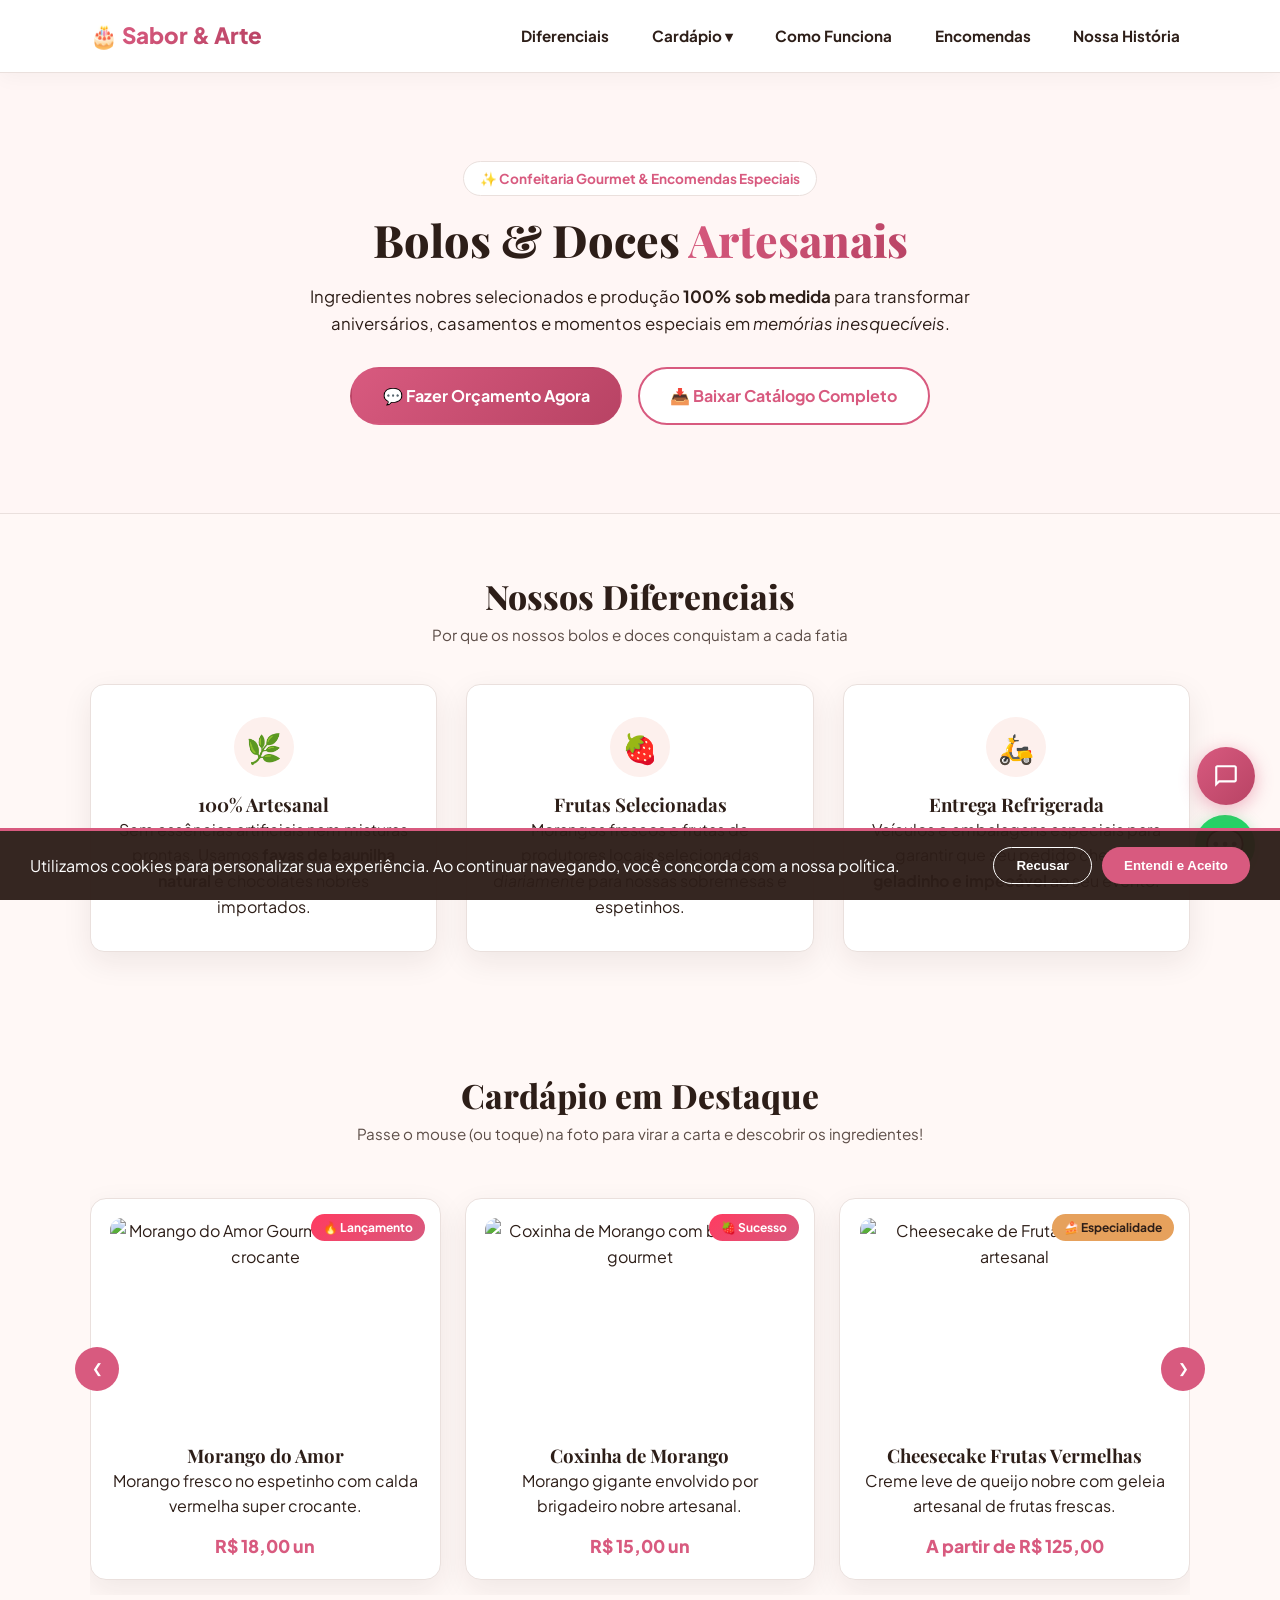
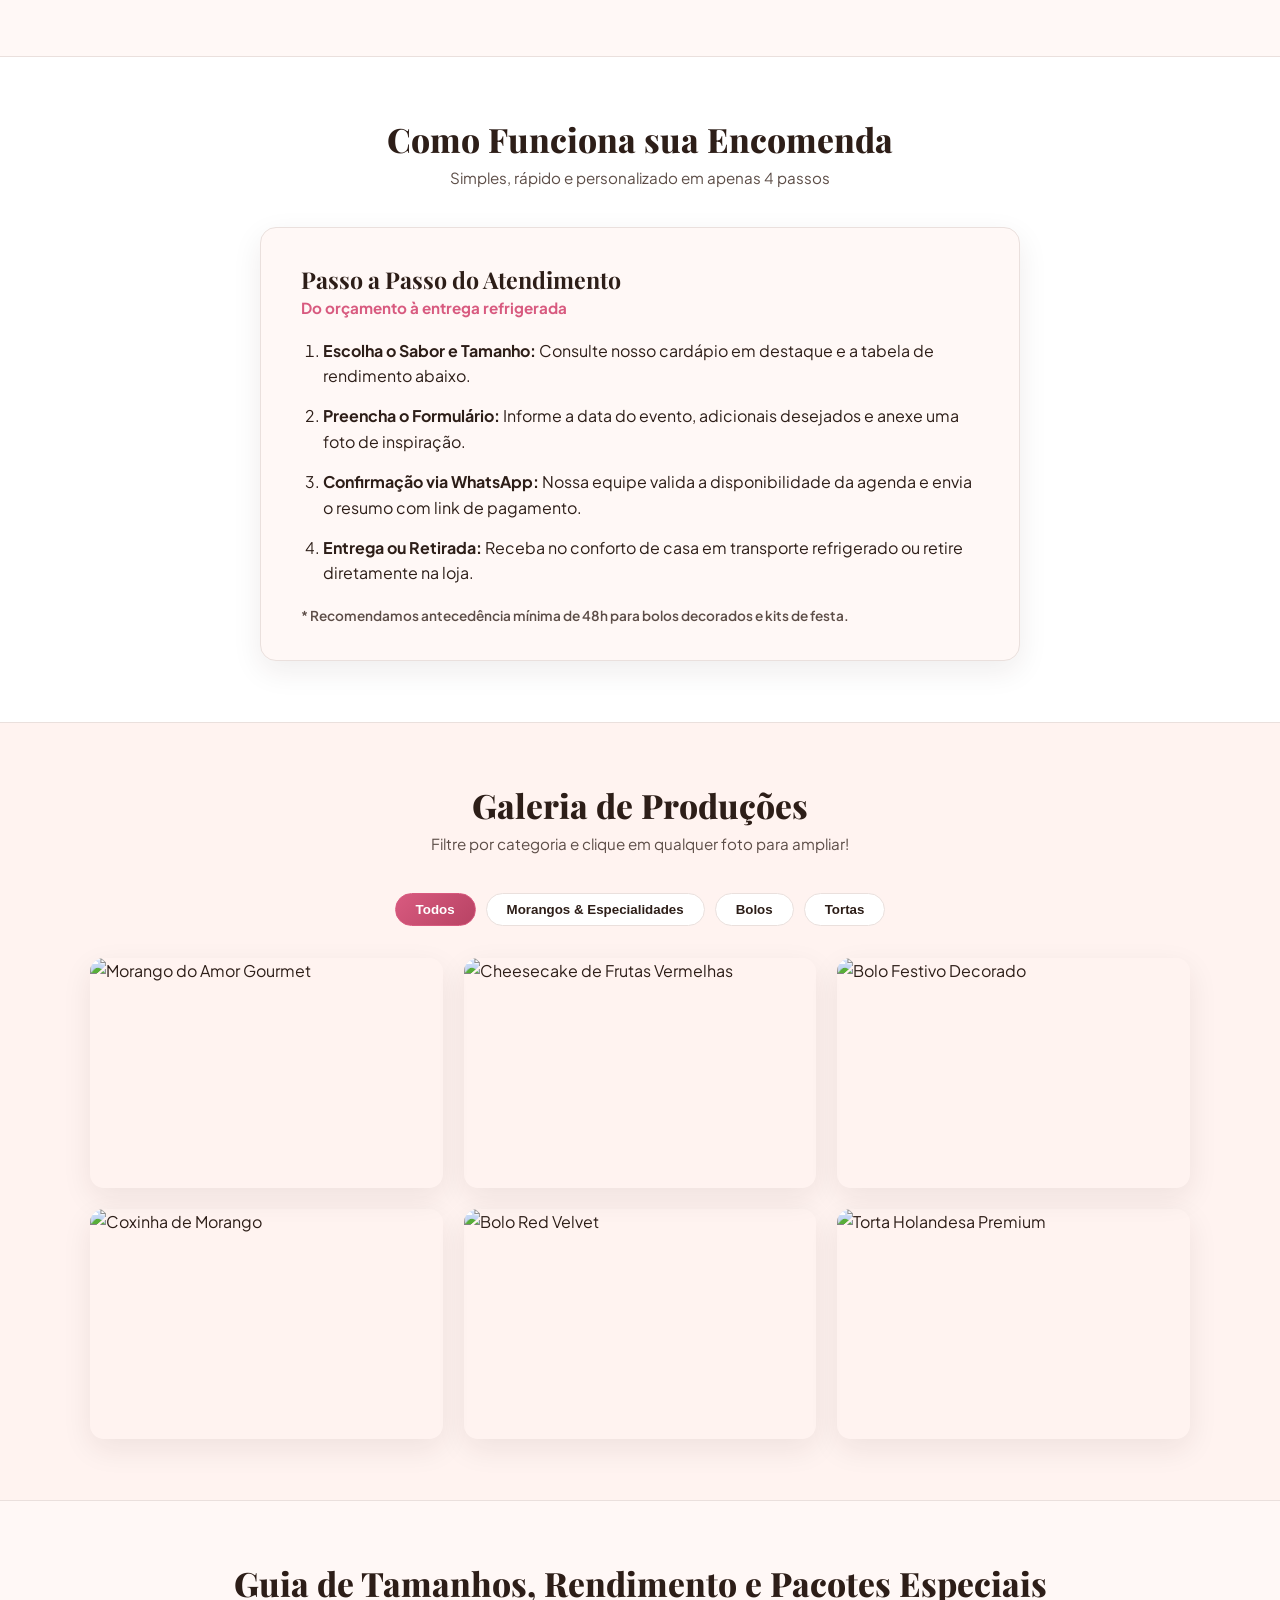
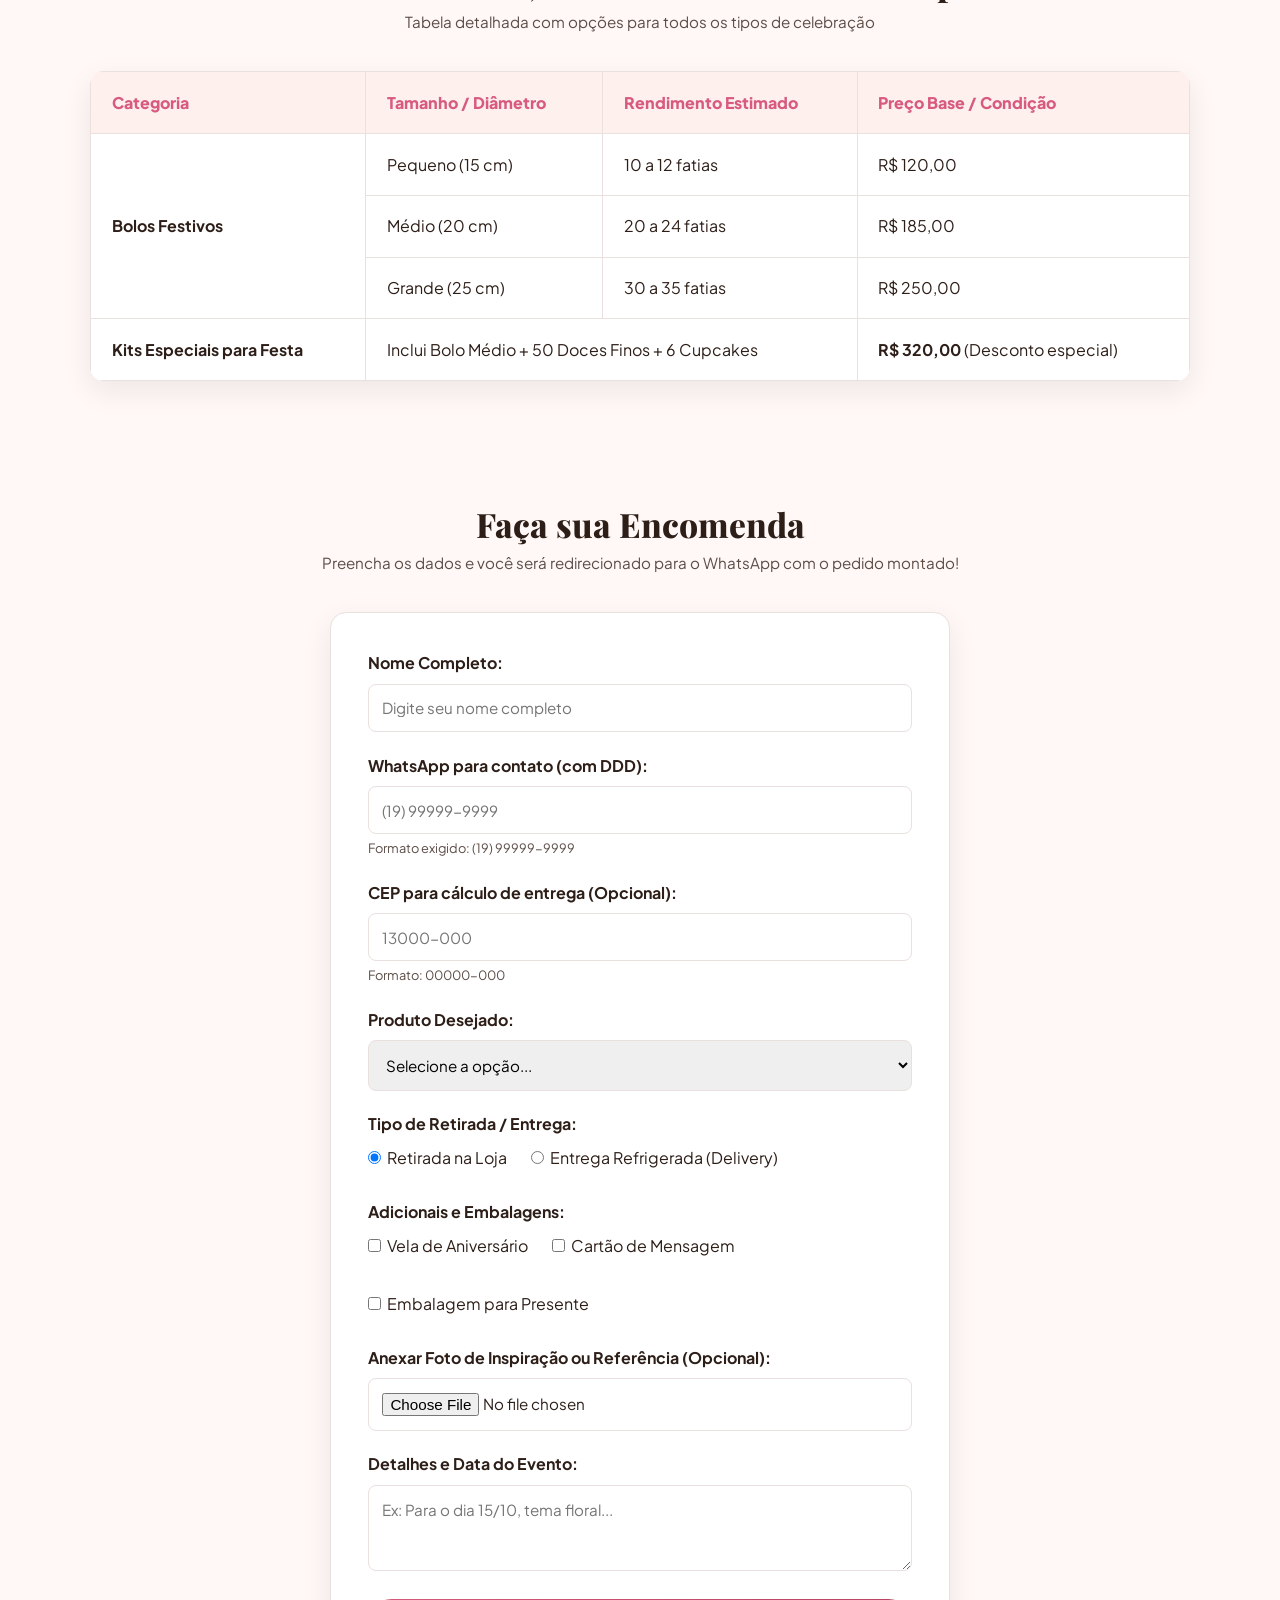
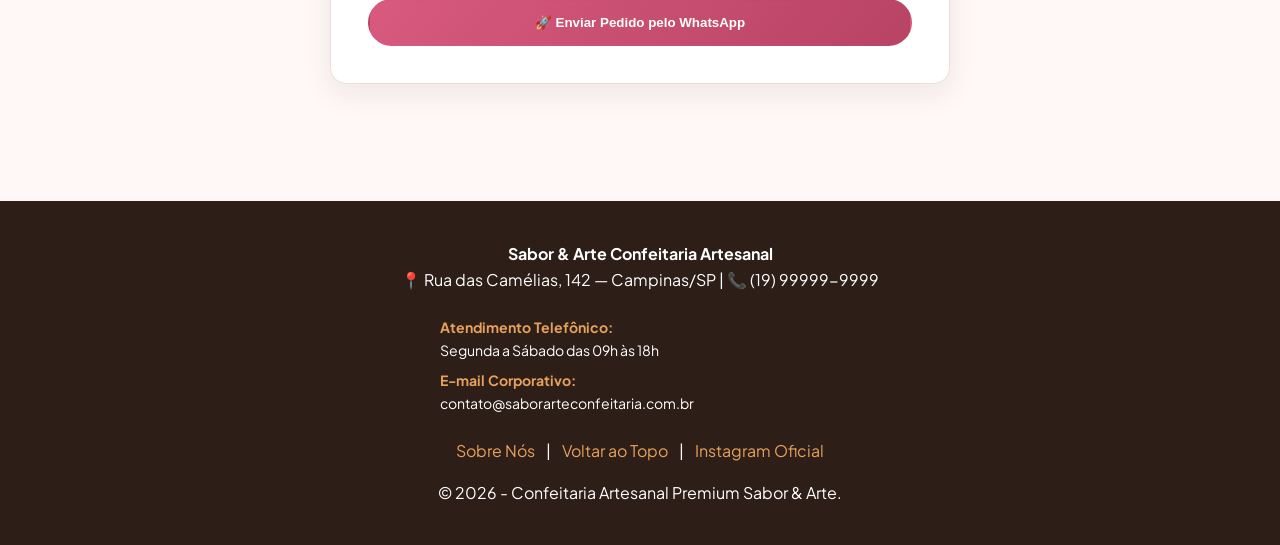
==== commit 0a887700: "Add files via upload" ====
--- a/index.html
+++ b/index.html
@@ -1,43 +1,68 @@
 <!DOCTYPE html>
-<html lang="pt-BR">
+<html lang="pt-br">
 
 <head>
+  <!-- Metadados obrigatórios e configuração de codificação/viewport -->
   <meta charset="UTF-8">
   <meta name="viewport" content="width=device-width, initial-scale=1.0">
+  <meta name="description" content="Sabor & Arte - Confeitaria Artesanal Premium em Campinas/SP. Bolos festivos, Morango do Amor, tortas finas e encomendas sob medida.">
   <title>Sabor & Arte | Confeitaria Artesanal Premium</title>
+  
+  <!-- Fontes Externas (Google Fonts) -->
+  <link rel="preconnect" href="https://fonts.googleapis.com">
+  <link rel="preconnect" href="https://fonts.gstatic.com" crossorigin>
+  <link href="https://fonts.googleapis.com/css2?family=Playfair+Display:wght@700;800&family=Plus+Jakarta+Sans:wght@400;600;700;800&display=swap" rel="stylesheet">
+  
   <!-- Vinculação do CSS externo -->
   <link rel="stylesheet" href="style.css">
 </head>
 
 <body>
 
-  <!-- CABEÇALHO GLASSMORPHISM -->
-  <header>
+  <!-- =========================================================
+       SEÇÃO 1: CABEÇALHO E MENU COM SUBMENU ENCADEADO
+       ========================================================= -->
+  <header id="topo">
     <div class="container header-flex">
-      <div class="logo">🎂 <span class="text-gradient">Sabor & Arte</span></div>
+      <a href="index.html" class="logo">🎂 <span class="text-gradient">Sabor & Arte</span></a>
+      
       <nav aria-label="Menu Principal">
-        <ul>
+        <ul class="menu-principal">
           <li><a href="#diferenciais">Diferenciais</a></li>
-          <li><a href="#cardapio">Cardápio</a></li>
-          <li><a href="#galeria">Galeria</a></li>
-          <li><a href="#tabela">Tamanhos</a></li>
+          <li class="has-submenu">
+            <a href="#cardapio" aria-haspopup="true">Cardápio ▾</a>
+            <!-- Lista encadeada para submenu funcional -->
+            <ul class="submenu">
+              <li><a href="#cardapio">Morangos Gourmet</a></li>
+              <li><a href="#cardapio">Bolos Artesanais</a></li>
+              <li><a href="#galeria">Galeria de Fotos</a></li>
+              <li><a href="#tabela">Tabela de Tamanhos</a></li>
+            </ul>
+          </li>
+          <li><a href="#como-funciona">Como Funciona</a></li>
           <li><a href="#encomenda">Encomendas</a></li>
+          <!-- Link para página local (.html) -->
+          <li><a href="sobre.html">Nossa História</a></li>
         </ul>
       </nav>
     </div>
   </header>
 
+  <!-- =========================================================
+       SEÇÃO 2: CONTEÚDO PRINCIPAL (MAIN)
+       ========================================================= -->
   <main>
-    <!-- HERO SECTION -->
+    <!-- HERO SECTION COM IMAGEM DE FUNDO (BACKGROUND) -->
     <section class="hero">
+      <div class="hero-overlay"></div>
       <div class="container hero-content reveal">
         <span class="hero-badge">✨ Confeitaria Gourmet & Encomendas Especiais</span>
         <h1>Bolos & Doces <span class="text-gradient">Artesanais</span></h1>
-        <p>Ingredientes nobres selecionados e produção sob medida para transformar aniversários, casamentos e momentos
-          especiais em memórias inesquecíveis.</p>
+        <p>Ingredientes nobres selecionados e produção <strong>100% sob medida</strong> para transformar aniversários, casamentos e momentos especiais em <em>memórias inesquecíveis</em>.</p>
         <div class="hero-buttons">
-          <a href="#encomenda" class="btn btn-primary btn-glow">💬 Fazer Orçamento no WhatsApp</a>
-          <a href="#galeria" class="btn btn-outline">📸 Explorar Galeria Premium</a>
+          <a href="#encomenda" class="btn btn-primary btn-glow">💬 Fazer Orçamento Agora</a>
+          <!-- Link com atributo download -->
+          <a href="catalogo-sabor-arte.txt" download="Catalogo-Sabor-e-Arte-2026.txt" class="btn btn-outline">📥 Baixar Catálogo Completo</a>
         </div>
       </div>
     </section>
@@ -54,23 +79,21 @@
             <div class="card-icon">🌿</div>
           </div>
           <h3>100% Artesanal</h3>
-          <p>Sem essências artificiais nem misturas prontas. Usamos favas de baunilha natural e chocolates nobres
-            importados.</p>
+          <p>Sem essências artificiais nem misturas prontas. Usamos <strong>favas de baunilha natural</strong> e chocolates nobres importados.</p>
         </article>
         <article class="reveal hover-card">
           <div class="card-icon-wrapper">
             <div class="card-icon">🍓</div>
           </div>
           <h3>Frutas Selecionadas</h3>
-          <p>Morangos frescos e frutas de produtores locais selecionadas diariamente para nossas sobremesas e
-            espetinhos.</p>
+          <p>Morangos frescos e frutas de produtores locais selecionadas <em>diariamente</em> para nossas sobremesas e espetinhos.</p>
         </article>
         <article class="reveal hover-card">
           <div class="card-icon-wrapper">
             <div class="card-icon">🛵</div>
           </div>
           <h3>Entrega Refrigerada</h3>
-          <p>Veículos e embalagens especiais para garantir que seu pedido chegue geladinho e impecável ao seu evento.</p>
+          <p>Veículos e embalagens especiais para garantir que seu pedido chegue <strong>geladinho e impecável</strong> ao seu evento.</p>
         </article>
       </div>
     </section>
@@ -83,19 +106,19 @@
       </div>
 
       <div class="carrossel-container reveal">
-        <button class="carrossel-btn btn-prev" id="btn-prev" aria-label="Anterior">&#10094;</button>
+        <button class="carrossel-btn btn-prev" id="btn-prev" aria-label="Produto Anterior">&#10094;</button>
 
         <div class="carrossel-overflow">
           <div class="carrossel-track" id="carrossel-track">
 
-            <!-- ITEM 1: MORANGO DO AMOR -->
+            <!-- ITEM 1 -->
             <div class="carrossel-item">
               <article class="card-produto">
                 <span class="card-badge morango">🔥 Lançamento</span>
                 <figure class="flip-card">
                   <div class="flip-card-inner">
                     <div class="flip-card-front">
-                      <img src="https://images.unsplash.com/photo-1565958011703-44f9829ba187?w=500&auto=format&fit=crop" alt="Morango do Amor Gourmet">
+                      <img src="https://images.unsplash.com/photo-1565958011703-44f9829ba187?w=500&auto=format&fit=crop" alt="Morango do Amor Gourmet com calda crocante">
                     </div>
                     <div class="flip-card-back">
                       <span>🍓 Receita Exclusiva</span>
@@ -109,14 +132,14 @@
               </article>
             </div>
 
-            <!-- ITEM 2: COXINHA DE MORANGO -->
+            <!-- ITEM 2 -->
             <div class="carrossel-item">
               <article class="card-produto">
                 <span class="card-badge morango">🍓 Sucesso</span>
                 <figure class="flip-card">
                   <div class="flip-card-inner">
                     <div class="flip-card-front">
-                      <img src="https://images.unsplash.com/photo-1588195538326-c5b1e9f80a1b?w=500&auto=format&fit=crop" alt="Coxinha de Morango">
+                      <img src="https://images.unsplash.com/photo-1588195538326-c5b1e9f80a1b?w=500&auto=format&fit=crop" alt="Coxinha de Morango com brigadeiro gourmet">
                     </div>
                     <div class="flip-card-back">
                       <span>🍫 Brigadeiro Gourmet</span>
@@ -130,14 +153,14 @@
               </article>
             </div>
 
-            <!-- ITEM 3: CHEESECAKE DE FRUTAS VERMELHAS -->
+            <!-- ITEM 3 -->
             <div class="carrossel-item">
               <article class="card-produto">
                 <span class="card-badge destaque">🍰 Especialidade</span>
                 <figure class="flip-card">
                   <div class="flip-card-inner">
                     <div class="flip-card-front">
-                      <img src="https://images.unsplash.com/photo-1533134242443-d4fd215305ad?w=500&auto=format&fit=crop" alt="Cheesecake de Frutas Vermelhas">
+                      <img src="https://images.unsplash.com/photo-1533134242443-d4fd215305ad?w=500&auto=format&fit=crop" alt="Cheesecake de Frutas Vermelhas artesanal">
                     </div>
                     <div class="flip-card-back">
                       <span>🍓 Calda Artesanal</span>
@@ -151,14 +174,14 @@
               </article>
             </div>
 
-            <!-- ITEM 4: BOLO RED VELVET -->
+            <!-- ITEM 4 -->
             <div class="carrossel-item">
               <article class="card-produto">
                 <span class="card-badge">Mais Pedido</span>
                 <figure class="flip-card">
                   <div class="flip-card-inner">
                     <div class="flip-card-front">
-                      <img src="https://images.unsplash.com/photo-1578985545062-69928b1d9587?w=500&auto=format&fit=crop" alt="Bolo Red Velvet">
+                      <img src="https://images.unsplash.com/photo-1578985545062-69928b1d9587?w=500&auto=format&fit=crop" alt="Bolo Red Velvet recheado com cream cheese">
                     </div>
                     <div class="flip-card-back">
                       <span>✨ Clássico Americano</span>
@@ -175,8 +198,30 @@
           </div>
         </div>
 
-        <button class="carrossel-btn btn-next" id="btn-next" aria-label="Próximo">&#10095;</button>
-        <div class="carrossel-indicadores" id="carrossel-indicadores"></div>
+        <button class="carrossel-btn btn-next" id="btn-next" aria-label="Próximo Produto">&#10095;</button>
+      </div>
+    </section>
+
+    <!-- SEÇÃO COMO FUNCIONA (ALINHADA E CENTRALIZADA COM LISTA ORDENADA <ol>) -->
+    <section id="como-funciona" class="como-funciona-secao">
+      <div class="container">
+        <div class="titulo-secao reveal">
+          <h2>Como Funciona sua Encomenda</h2>
+          <p class="subtitulo-secao">Simples, rápido e personalizado em apenas 4 passos</p>
+        </div>
+
+        <div class="passos-card reveal">
+          <h4>Passo a Passo do Atendimento</h4>
+          <h5>Do orçamento à entrega refrigerada</h5>
+          <!-- Lista Ordenada (<ol>) obrigatória -->
+          <ol class="lista-ordenada">
+            <li><strong>Escolha o Sabor e Tamanho:</strong> Consulte nosso cardápio em destaque e a tabela de rendimento abaixo.</li>
+            <li><strong>Preencha o Formulário:</strong> Informe a data do evento, adicionais desejados e anexe uma foto de inspiração.</li>
+            <li><strong>Confirmação via WhatsApp:</strong> Nossa equipe valida a disponibilidade da agenda e envia o resumo com link de pagamento.</li>
+            <li><strong>Entrega ou Retirada:</strong> Receba no conforto de casa em transporte refrigerado ou retire diretamente na loja.</li>
+          </ol>
+          <h6>* Recomendamos antecedência mínima de 48h para bolos decorados e kits de festa.</h6>
+        </div>
       </div>
     </section>
 
@@ -188,34 +233,32 @@
           <p class="subtitulo-secao">Filtre por categoria e clique em qualquer foto para ampliar!</p>
         </div>
 
-        <!-- ABAS DE FILTRO INTERATIVAS -->
         <div class="galeria-filtros reveal">
-          <button class="filtro-btn active" data-filter="todos">Todos</button>
-          <button class="filtro-btn" data-filter="especiais">Morangos & Especialidades</button>
-          <button class="filtro-btn" data-filter="bolos">Bolos</button>
-          <button class="filtro-btn" data-filter="tortas">Tortas</button>
-        </div>
-
-        <!-- GRID DA GALERIA COM CATEGORIAS DISTINTAS -->
+          <button type="button" class="filtro-btn active" data-filter="todos">Todos</button>
+          <button type="button" class="filtro-btn" data-filter="especiais">Morangos & Especialidades</button>
+          <button type="button" class="filtro-btn" data-filter="bolos">Bolos</button>
+          <button type="button" class="filtro-btn" data-filter="tortas">Tortas</button>
+        </div>
+
         <div class="galeria-grid reveal" id="galeria-grid">
           <div class="gallery-item" data-category="especiais"
             data-src="https://images.unsplash.com/photo-1565958011703-44f9829ba187?w=1000&auto=format&fit=crop"
             data-caption="Morango do Amor Gourmet Crocante de Açúcar Cristal Vermelho">
-            <img src="https://images.unsplash.com/photo-1565958011703-44f9829ba187?w=500&auto=format&fit=crop" alt="Morango do Amor">
+            <img src="https://images.unsplash.com/photo-1565958011703-44f9829ba187?w=500&auto=format&fit=crop" alt="Morango do Amor Gourmet">
             <div class="gallery-overlay"><span class="gallery-icon">🔍 Ampliar Foto</span></div>
           </div>
 
           <div class="gallery-item" data-category="tortas"
             data-src="https://images.unsplash.com/photo-1533134242443-d4fd215305ad?w=1000&auto=format&fit=crop"
             data-caption="Cheesecake de Frutas Vermelhas com Calda Artesanal">
-            <img src="https://images.unsplash.com/photo-1533134242443-d4fd215305ad?w=500&auto=format&fit=crop" alt="Cheesecake">
+            <img src="https://images.unsplash.com/photo-1533134242443-d4fd215305ad?w=500&auto=format&fit=crop" alt="Cheesecake de Frutas Vermelhas">
             <div class="gallery-overlay"><span class="gallery-icon">🔍 Ampliar Foto</span></div>
           </div>
 
           <div class="gallery-item" data-category="bolos"
             data-src="https://images.unsplash.com/photo-1562440499-64c9a111f713?w=1000&auto=format&fit=crop"
             data-caption="Bolo Festivo Decorado Artesanalmente">
-            <img src="https://images.unsplash.com/photo-1562440499-64c9a111f713?w=500&auto=format&fit=crop" alt="Bolo Decorado">
+            <img src="https://images.unsplash.com/photo-1562440499-64c9a111f713?w=500&auto=format&fit=crop" alt="Bolo Festivo Decorado">
             <div class="gallery-overlay"><span class="gallery-icon">🔍 Ampliar Foto</span></div>
           </div>
 
@@ -236,7 +279,7 @@
           <div class="gallery-item" data-category="tortas"
             data-src="https://images.unsplash.com/photo-1563729784474-d77dbb933a9e?w=1000&auto=format&fit=crop"
             data-caption="Torta Holandesa Premium com Cobertura de Ganache">
-            <img src="https://images.unsplash.com/photo-1563729784474-d77dbb933a9e?w=500&auto=format&fit=crop" alt="Torta Holandesa">
+            <img src="https://images.unsplash.com/photo-1563729784474-d77dbb933a9e?w=500&auto=format&fit=crop" alt="Torta Holandesa Premium">
             <div class="gallery-overlay"><span class="gallery-icon">🔍 Ampliar Foto</span></div>
           </div>
         </div>
@@ -245,13 +288,11 @@
 
     <!-- MODAL LIGHTBOX PARA A GALERIA -->
     <div id="lightbox-modal" class="lightbox-modal" role="dialog" aria-hidden="true">
-      <button id="lightbox-close" class="lightbox-close" aria-label="Fechar">&times;</button>
-      <button id="lightbox-prev" class="lightbox-nav lightbox-prev-btn" aria-label="Anterior">&#10094;</button>
+      <button type="button" id="lightbox-close" class="lightbox-close" aria-label="Fechar">&times;</button>
       <div class="lightbox-container">
-        <img id="lightbox-img" src="" alt="Imagem Ampliada">
+        <img id="lightbox-img" src="" alt="Imagem Ampliada da Galeria">
         <p id="lightbox-caption" class="lightbox-caption"></p>
       </div>
-      <button id="lightbox-next" class="lightbox-nav lightbox-next-btn" aria-label="Próximo">&#10095;</button>
     </div>
 
     <!-- TABELA SEMÂNTICA COM MESCLAGEM (COLSPAN / ROWSPAN) -->
@@ -297,27 +338,33 @@
       </div>
     </section>
 
-    <!-- FORMULÁRIO COMPLETO -->
+    <!-- FORMULÁRIO COMPLETO COM VALIDAÇÃO REGEX E ALINHAMENTO COM O BANCO DE DADOS -->
     <section id="encomenda" class="container">
       <div class="titulo-secao reveal">
         <h2>Faça sua Encomenda</h2>
         <p class="subtitulo-secao">Preencha os dados e você será redirecionado para o WhatsApp com o pedido montado!</p>
       </div>
-      <form id="form-encomenda" class="form-encomenda reveal" action="https://api.whatsapp.com/send" method="POST">
+      <form id="form-encomenda" class="form-encomenda reveal" action="https://api.whatsapp.com/send" method="POST" enctype="multipart/form-data">
         <div class="campo">
           <label for="nome">Nome Completo:</label>
-          <input type="text" id="nome" name="nome" required minlength="3" placeholder="Digite seu nome completo">
+          <input type="text" id="nome" name="nome_cliente" required minlength="3" maxlength="100" placeholder="Digite seu nome completo">
         </div>
 
         <div class="campo">
           <label for="whatsapp">WhatsApp para contato (com DDD):</label>
-          <input type="tel" id="whatsapp" name="whatsapp" required pattern="^\(\d{2}\)\s?\d{5}-\d{4}$" placeholder="(19) 99999-9999">
-          <small style="color: #777; font-size: 0.8rem;">Formato exigido: (19) 99999-9999</small>
+          <input type="tel" id="whatsapp" name="telefone_whatsapp" required maxlength="15" pattern="^\(\d{2}\)\s?\d{5}-\d{4}$" placeholder="(19) 99999-9999">
+          <small class="dica-campo">Formato exigido: (19) 99999-9999</small>
+        </div>
+
+        <div class="campo">
+          <label for="cep">CEP para cálculo de entrega (Opcional):</label>
+          <input type="text" id="cep" name="cep_entrega" maxlength="9" pattern="^\d{5}-\d{3}$" placeholder="13000-000">
+          <small class="dica-campo">Formato: 00000-000</small>
         </div>
 
         <div class="campo">
           <label for="produto">Produto Desejado:</label>
-          <select id="produto" name="produto" required>
+          <select id="produto" name="produto_id" required>
             <option value="">Selecione a opção...</option>
             <option value="Morango do Amor Gourmet">🍓 Morango do Amor Gourmet (R$ 18,00)</option>
             <option value="Coxinha de Morango">🍓 Coxinha de Morango (R$ 15,00)</option>
@@ -329,29 +376,29 @@
 
         <div class="campo">
           <label>Tipo de Retirada / Entrega:</label>
-          <div style="display: flex; gap: 1.5rem; margin-top: 0.4rem;">
-            <label style="font-weight: normal; cursor: pointer;"><input type="radio" name="tipo_entrega" value="retirada" checked> Retirada na Loja</label>
-            <label style="font-weight: normal; cursor: pointer;"><input type="radio" name="tipo_entrega" value="entrega"> Entrega Refrigerada (Delivery)</label>
+          <div class="grupo-opcoes">
+            <label class="label-inline"><input type="radio" name="tipo_entrega" value="retirada" checked> Retirada na Loja</label>
+            <label class="label-inline"><input type="radio" name="tipo_entrega" value="entrega"> Entrega Refrigerada (Delivery)</label>
           </div>
         </div>
 
         <div class="campo">
           <label>Adicionais e Embalagens:</label>
-          <div style="display: flex; gap: 1.5rem; margin-top: 0.4rem; flex-wrap: wrap;">
-            <label style="font-weight: normal; cursor: pointer;"><input type="checkbox" name="adicional" value="vela"> Vela de Aniversário</label>
-            <label style="font-weight: normal; cursor: pointer;"><input type="checkbox" name="adicional" value="cartao"> Cartão de Mensagem</label>
-            <label style="font-weight: normal; cursor: pointer;"><input type="checkbox" name="adicional" value="laco"> Embalagem para Presente</label>
+          <div class="grupo-opcoes">
+            <label class="label-inline"><input type="checkbox" name="adicionais" value="Vela de Aniversário"> Vela de Aniversário</label>
+            <label class="label-inline"><input type="checkbox" name="adicionais" value="Cartão de Mensagem"> Cartão de Mensagem</label>
+            <label class="label-inline"><input type="checkbox" name="adicionais" value="Embalagem para Presente"> Embalagem para Presente</label>
           </div>
         </div>
 
         <div class="campo">
           <label for="comprovante">Anexar Foto de Inspiração ou Referência (Opcional):</label>
-          <input type="file" id="comprovante" name="comprovante" accept="image/*">
+          <input type="file" id="comprovante" name="foto_referencia" accept="image/*">
         </div>
 
         <div class="campo">
           <label for="obs">Detalhes e Data do Evento:</label>
-          <textarea id="obs" name="obs" rows="3" placeholder="Ex: Para o dia 15/10, tema floral..."></textarea>
+          <textarea id="obs" name="observacoes" rows="3" maxlength="500" placeholder="Ex: Para o dia 15/10, tema floral..."></textarea>
         </div>
 
         <button type="submit" class="btn btn-primary btn-full btn-glow">🚀 Enviar Pedido pelo WhatsApp</button>
@@ -359,38 +406,50 @@
     </section>
   </main>
 
-  <button id="btn-back-to-top" class="back-to-top" aria-label="Voltar ao topo">↑</button>
+  <!-- BOTÕES FLUTUANTES -->
+  <button type="button" id="btn-back-to-top" class="back-to-top" aria-label="Voltar ao topo">↑</button>
 
   <a href="https://wa.me/5519999999999" target="_blank" rel="noopener noreferrer" class="whatsapp-float" aria-label="Conversar no WhatsApp">
     <span>💬</span>
   </a>
 
+  <!-- =========================================================
+       SEÇÃO 3: RODAPÉ (FOOTER) COM LISTA DE DEFINIÇÃO (<dl>)
+       ========================================================= -->
   <footer>
     <div class="container">
       <p><strong>Sabor & Arte Confeitaria Artesanal</strong></p>
       <p>📍 Rua das Camélias, 142 — Campinas/SP | 📞 (19) 99999-9999</p>
       
-      <div style="max-width: 400px; margin: 1.5rem auto; text-align: left; font-size: 0.85rem;">
+      <div class="footer-dl-wrapper">
         <dl>
-          <dt style="font-weight: bold; color: var(--destaque);">Atendimento Telefônico:</dt>
+          <dt>Atendimento Telefônico:</dt>
           <dd>Segunda a Sábado das 09h às 18h</dd>
-          <dt style="font-weight: bold; color: var(--destaque); margin-top: 0.5rem;">E-mail Corporativo:</dt>
+          <dt>E-mail Corporativo:</dt>
           <dd>contato@saborarteconfeitaria.com.br</dd>
         </dl>
       </div>
+
+      <p class="footer-links">
+        <a href="sobre.html">Sobre Nós</a> | 
+        <a href="#topo">Voltar ao Topo</a> | 
+        <a href="https://instagram.com" target="_blank" rel="noopener">Instagram Oficial</a>
+      </p>
 
       <p>&copy; 2026 - Confeitaria Artesanal Premium Sabor & Arte.</p>
     </div>
   </footer>
 
+  <!-- BANNER DE COOKIES -->
   <div id="banner-cookies" class="banner-cookies">
     <p>Utilizamos cookies para personalizar sua experiência. Ao continuar navegando, você concorda com a nossa política.</p>
     <div class="btn-group-cookies">
-      <button id="btn-recusar-cookies" class="btn-cookies btn-recusar">Recusar</button>
-      <button id="btn-aceitar-cookies" class="btn-cookies">Entendi e Aceito</button>
+      <button type="button" id="btn-recusar-cookies" class="btn-cookies btn-recusar">Recusar</button>
+      <button type="button" id="btn-aceitar-cookies" class="btn-cookies">Entendi e Aceito</button>
     </div>
   </div>
 
+  <!-- SCRIPTS EXTERNOS E INTERNOS -->
   <script src="cookies.js" defer></script>
   <script src="chatbot.js"></script>
 
@@ -415,9 +474,10 @@
         }
         btnNext.addEventListener('click', () => moverParaIndex(currentIndex >= getMaxIndex() ? 0 : currentIndex + 1));
         btnPrev.addEventListener('click', () => moverParaIndex(currentIndex <= 0 ? getMaxIndex() : currentIndex - 1));
+        window.addEventListener('resize', () => moverParaIndex(currentIndex));
       }
 
-      /* 2. FILTRO DA GALERIA (CORRIGIDO E OTIMIZADO) */
+      /* 2. FILTRO DA GALERIA */
       const filtroBtns = document.querySelectorAll('.filtro-btn');
       const galleryItems = document.querySelectorAll('.gallery-item');
 
@@ -431,7 +491,6 @@
 
             galleryItems.forEach(item => {
               const category = item.getAttribute('data-category');
-
               if (filterValue === 'todos' || category === filterValue) {
                 item.style.display = 'block';
                 setTimeout(() => {
@@ -462,40 +521,80 @@
             lightboxImg.src = item.getAttribute('data-src');
             lightboxCaption.textContent = item.getAttribute('data-caption');
             lightboxModal.classList.add('ativo');
+            lightboxModal.setAttribute('aria-hidden', 'false');
             document.body.style.overflow = 'hidden';
           });
         });
 
-        if (lightboxClose) {
-          lightboxClose.addEventListener('click', () => {
-            lightboxModal.classList.remove('ativo');
-            document.body.style.overflow = '';
-          });
-        }
-
+        const fecharLightbox = () => {
+          lightboxModal.classList.remove('ativo');
+          lightboxModal.setAttribute('aria-hidden', 'true');
+          document.body.style.overflow = '';
+        };
+
+        if (lightboxClose) lightboxClose.addEventListener('click', fecharLightbox);
         lightboxModal.addEventListener('click', (e) => {
-          if (e.target === lightboxModal) {
-            lightboxModal.classList.remove('ativo');
-            document.body.style.overflow = '';
-          }
+          if (e.target === lightboxModal) fecharLightbox();
+        });
+        document.addEventListener('keydown', (e) => {
+          if (e.key === 'Escape' && lightboxModal.classList.contains('ativo')) fecharLightbox();
         });
       }
 
-      /* 4. ENVIO DE ENCOMENDA WHATSAPP */
+      /* 4. MÁSCARA AUTOMÁTICA PARA TELEFONE E CEP */
+      const inputWpp = document.getElementById('whatsapp');
+      if (inputWpp) {
+        inputWpp.addEventListener('input', (e) => {
+          let v = e.target.value.replace(/\D/g, '').slice(0, 11);
+          if (v.length > 6) {
+            v = `(${v.slice(0, 2)}) ${v.slice(2, 7)}-${v.slice(7)}`;
+          } else if (v.length > 2) {
+            v = `(${v.slice(0, 2)}) ${v.slice(2)}`;
+          } else if (v.length > 0) {
+            v = `(${v}`;
+          }
+          e.target.value = v;
+        });
+      }
+
+      const inputCep = document.getElementById('cep');
+      if (inputCep) {
+        inputCep.addEventListener('input', (e) => {
+          let v = e.target.value.replace(/\D/g, '').slice(0, 8);
+          if (v.length > 5) v = `${v.slice(0, 5)}-${v.slice(5)}`;
+          e.target.value = v;
+        });
+      }
+
+      /* 5. ENVIO DE ENCOMENDA WHATSAPP COMPLETO */
       const formEncomenda = document.getElementById('form-encomenda');
       if (formEncomenda) {
         formEncomenda.addEventListener('submit', (e) => {
           e.preventDefault();
           const nome = document.getElementById('nome').value;
           const whatsapp = document.getElementById('whatsapp').value;
+          const cep = document.getElementById('cep').value;
           const produto = document.getElementById('produto').value;
+          const entrega = document.querySelector('input[name="tipo_entrega"]:checked').value;
+          const adicionaisMarcados = Array.from(document.querySelectorAll('input[name="adicionais"]:checked')).map(el => el.value);
           const obs = document.getElementById('obs').value;
-          const mensagem = `*Novo Pedido - Sabor & Arte*%0A%0A👤 *Nome:* ${encodeURIComponent(nome)}%0A📱 *WhatsApp:* ${encodeURIComponent(whatsapp)}%0A🎂 *Produto:* ${encodeURIComponent(produto)}%0A📝 *Obs:* ${encodeURIComponent(obs || 'Nenhuma')}`;
-          window.open(`https://wa.me/5519999999999?text=${mensagem}`, '_blank');
+
+          const textoAdicionais = adicionaisMarcados.length > 0 ? adicionaisMarcados.join(', ') : 'Nenhum';
+          const textoEntrega = entrega === 'entrega' ? `Entrega Refrigerada (CEP: ${cep || 'A informar'})` : 'Retirada na Loja';
+
+          const mensagem = `*Novo Pedido - Sabor & Arte*%0A%0A` +
+            `👤 *Nome:* ${encodeURIComponent(nome)}%0A` +
+            `📱 *WhatsApp:* ${encodeURIComponent(whatsapp)}%0A` +
+            `🎂 *Produto:* ${encodeURIComponent(produto)}%0A` +
+            `🛵 *Modalidade:* ${encodeURIComponent(textoEntrega)}%0A` +
+            `🎁 *Adicionais:* ${encodeURIComponent(textoAdicionais)}%0A` +
+            `📝 *Obs:* ${encodeURIComponent(obs || 'Nenhuma')}`;
+
+          window.open(`https://wa.me/5519999999999?text=${mensagem}`, '_blank', 'noopener,noreferrer');
         });
       }
 
-      /* 5. BOTÃO VOLTAR AO TOPO */
+      /* 6. BOTÃO VOLTAR AO TOPO */
       const btnBackToTop = document.getElementById('btn-back-to-top');
       if (btnBackToTop) {
         window.addEventListener('scroll', () => btnBackToTop.classList.toggle('visible', window.scrollY > 400));
--- a/style.css
+++ b/style.css
@@ -1,3 +1,6 @@
+/* =========================================================
+   1. SELETOR UNIVERSAL (*) E VARIÁVEIS DE IDENTIDADE VISUAL
+   ========================================================= */
 :root {
   --fundo: #FFF8F6;
   --card: #FFFFFF;
@@ -24,28 +27,50 @@
 }
 
 body {
-  font-family: 'Segoe UI', -apple-system, BlinkMacSystemFont, Roboto, sans-serif;
+  font-family: 'Plus Jakarta Sans', 'Segoe UI', Roboto, sans-serif;
   background-color: var(--fundo);
   color: var(--texto);
   line-height: 1.6;
   overflow-x: hidden;
 }
 
+/* =========================================================
+   2. SELETORES AGRUPADOS / COMPARTILHADOS
+   ========================================================= */
+h1, h2, h3, h4, h5, h6 {
+  font-family: 'Playfair Display', Georgia, serif;
+  color: var(--texto);
+  line-height: 1.25;
+}
+
+/* =========================================================
+   3. SELETORES DE CLASSE (.) E BOX MODEL
+   ========================================================= */
 .container {
   width: 92%;
   max-width: 1100px;
   margin: 0 auto;
 }
 
+.logo {
+  text-decoration: none;
+  font-size: 1.4rem;
+  font-weight: 800;
+  color: var(--texto);
+}
+
 .text-gradient {
   background: var(--gradiente-rosa);
   -webkit-background-clip: text;
+  background-clip: text;
   -webkit-text-fill-color: transparent;
 }
 
+/* =========================================================
+   4. HEADER, MENU E SUBMENU (:hover e :focus-within)
+   ========================================================= */
 header {
-  background-color: rgba(255, 255, 255, 0.92);
-  backdrop-filter: blur(12px);
+  background-color: rgba(255, 255, 255, 0.95);
   border-bottom: 1px solid var(--borda);
   padding: 1.1rem 0;
   position: sticky;
@@ -62,10 +87,11 @@
   gap: 1rem;
 }
 
-nav ul {
+nav ul.menu-principal {
   display: flex;
   list-style: none;
   gap: 1.4rem;
+  align-items: center;
 }
 
 nav a {
@@ -73,27 +99,113 @@
   color: var(--texto);
   font-weight: 700;
   font-size: 0.95rem;
-  transition: color 0.25s ease;
-}
-
-nav a:hover {
+  padding: 6px 10px;
+  border-radius: 6px;
+  transition: color 0.25s ease, background-color 0.25s ease;
+  display: inline-block;
+}
+
+nav a:hover,
+nav a:focus {
   color: var(--primaria);
-}
-
+  background-color: #FDF0ED;
+  outline: none;
+}
+
+nav a:active {
+  transform: scale(0.97);
+}
+
+/* Submenu Encadeado */
+.has-submenu {
+  position: relative;
+}
+
+.submenu {
+  position: absolute;
+  top: 100%;
+  left: 0;
+  min-width: 210px;
+  background-color: var(--card);
+  border: 1px solid var(--borda);
+  border-radius: 12px;
+  box-shadow: var(--sombra-card);
+  list-style: none;
+  padding: 0.5rem 0;
+  display: none;
+  z-index: 200;
+}
+
+.has-submenu:hover .submenu,
+.has-submenu:focus-within .submenu {
+  display: block;
+}
+
+.submenu li a {
+  display: block;
+  padding: 0.6rem 1.2rem;
+  font-size: 0.9rem;
+  border-radius: 0;
+}
+
+/* =========================================================
+   5. HERO SECTION COM IMAGEM DE FUNDO (BACKGROUND)
+   ========================================================= */
 .hero {
-  background: linear-gradient(135deg, #FDF0ED 0%, #FFF3EA 100%);
-  padding: 4.8rem 1rem;
+  position: relative;
+  background-color: #FDF0ED;
+  background-image: url('https://images.unsplash.com/photo-1486427944299-d1955d23e34d?w=1400&auto=format&fit=crop');
+  background-size: cover;
+  background-position: center;
+  padding: 5.5rem 1rem;
   text-align: center;
   border-bottom: 1px solid var(--borda);
 }
 
+.hero-overlay {
+  position: absolute;
+  inset: 0;
+  background: rgba(255, 248, 246, 0.88);
+  z-index: 1;
+}
+
+.hero-content {
+  position: relative;
+  z-index: 2;
+}
+
+.hero-badge {
+  display: inline-block;
+  background-color: #FFFFFF;
+  border: 1px solid var(--borda);
+  color: var(--primaria);
+  padding: 6px 16px;
+  border-radius: 20px;
+  font-size: 0.85rem;
+  font-weight: 700;
+  margin-bottom: 1rem;
+}
+
 .hero h1 {
   font-size: 2.8rem;
-  color: var(--texto);
   margin-bottom: 1rem;
   font-weight: 800;
 }
 
+.hero p {
+  max-width: 680px;
+  margin: 0 auto 1.8rem auto;
+  font-size: 1.05rem;
+}
+
+.hero-buttons {
+  display: flex;
+  justify-content: center;
+  gap: 1rem;
+  flex-wrap: wrap;
+}
+
+/* Botões e Estados Interativos */
 .btn {
   display: inline-flex;
   align-items: center;
@@ -102,7 +214,7 @@
   text-decoration: none;
   border-radius: 30px;
   font-weight: 700;
-  border: none;
+  border: 2px solid transparent;
   cursor: pointer;
   transition: all 0.3s ease;
 }
@@ -112,11 +224,35 @@
   color: #ffffff;
 }
 
-.btn-primary:hover {
+.btn-primary:hover,
+.btn-primary:focus {
   transform: translateY(-3px);
   box-shadow: 0 12px 28px rgba(216, 90, 127, 0.45);
 }
 
+.btn-primary:active {
+  transform: translateY(0);
+}
+
+.btn-outline {
+  background-color: #FFFFFF;
+  color: var(--primaria);
+  border-color: var(--primaria);
+}
+
+.btn-outline:hover,
+.btn-outline:focus {
+  background-color: var(--primaria);
+  color: #FFFFFF;
+}
+
+.btn-full {
+  width: 100%;
+}
+
+/* =========================================================
+   6. SEÇÕES, CARDS E CARROSSEL
+   ========================================================= */
 section {
   padding: 3.8rem 0;
 }
@@ -128,13 +264,12 @@
 
 .titulo-secao h2 {
   font-size: 2.1rem;
-  color: var(--texto);
   font-weight: 800;
 }
 
 .subtitulo-secao {
   font-size: 0.95rem;
-  color: #777;
+  color: #5C4D47;
   margin-top: 0.4rem;
 }
 
@@ -186,6 +321,13 @@
   justify-content: space-between;
   position: relative;
   box-shadow: var(--sombra-card);
+}
+
+.preco {
+  margin-top: 0.8rem;
+  font-weight: 800;
+  color: var(--primaria);
+  font-size: 1.1rem;
 }
 
 .card-badge {
@@ -201,7 +343,7 @@
   z-index: 10;
 }
 
-.card-badge.destaque { background: var(--destaque); }
+.card-badge.destaque { background: var(--destaque); color: #2D1E18; }
 .card-badge.morango { background: var(--gradiente-morango); }
 
 figure.flip-card {
@@ -285,12 +427,60 @@
   z-index: 20;
 }
 
-.carrossel-btn.btn-prev { left: -20px; }
-.carrossel-btn.btn-next { right: -20px; }
-
+.carrossel-btn.btn-prev { left: -15px; }
+.carrossel-btn.btn-next { right: -15px; }
+
+/* =========================================================
+   7. SEÇÃO COMO FUNCIONA (CENTRALIZADA E ALINHADA)
+   ========================================================= */
+.como-funciona-secao {
+  background-color: #FFFFFF;
+  border-top: 1px solid var(--borda);
+  border-bottom: 1px solid var(--borda);
+}
+
+.passos-card {
+  background-color: var(--fundo);
+  border: 1px solid var(--borda);
+  border-radius: 16px;
+  padding: 2.3rem 2.5rem;
+  max-width: 760px;
+  margin: 0 auto;
+  box-shadow: var(--sombra-card);
+}
+
+.passos-card h4 {
+  font-size: 1.45rem;
+  margin-bottom: 0.25rem;
+}
+
+.passos-card h5 {
+  font-family: 'Plus Jakarta Sans', sans-serif;
+  color: var(--primaria);
+  margin-bottom: 1.3rem;
+  font-size: 0.95rem;
+}
+
+.passos-card h6 {
+  font-family: 'Plus Jakarta Sans', sans-serif;
+  color: #5C4D47;
+  margin-top: 1.3rem;
+  font-weight: 600;
+  font-size: 0.85rem;
+}
+
+.lista-ordenada {
+  padding-left: 1.4rem;
+  display: flex;
+  flex-direction: column;
+  gap: 0.9rem;
+}
+
+/* =========================================================
+   8. GALERIA E LIGHTBOX
+   ========================================================= */
 .galeria-secao {
   background-color: #FFF3F0;
-  border-top: 1px solid var(--borda);
   border-bottom: 1px solid var(--borda);
 }
 
@@ -310,8 +500,10 @@
   border-radius: 20px;
   font-weight: 700;
   cursor: pointer;
-}
-
+  transition: all 0.25s ease;
+}
+
+.filtro-btn:hover,
 .filtro-btn.active {
   background: var(--gradiente-rosa);
   color: #ffffff;
@@ -410,6 +602,9 @@
   cursor: pointer;
 }
 
+/* =========================================================
+   9. TABELA E FORMULÁRIO (SELETOR DE ID #form-encomenda)
+   ========================================================= */
 .tabela-wrapper {
   overflow-x: auto;
   border-radius: 14px;
@@ -434,7 +629,7 @@
   font-weight: 800;
 }
 
-form.form-encomenda {
+#form-encomenda {
   background-color: var(--card);
   padding: 2.3rem;
   border-radius: 16px;
@@ -454,15 +649,53 @@
   font-weight: 700;
 }
 
-.campo input, .campo select, .campo textarea {
+.campo input[type="text"],
+.campo input[type="tel"],
+.campo input[type="file"],
+.campo select,
+.campo textarea {
   width: 100%;
   padding: 0.85rem;
   border: 1px solid var(--borda);
   border-radius: 8px;
   font-size: 0.95rem;
   font-family: inherit;
-}
-
+  transition: border-color 0.25s ease, box-shadow 0.25s ease;
+}
+
+.campo input:focus,
+.campo select:focus,
+.campo textarea:focus {
+  outline: none;
+  border-color: var(--primaria);
+  box-shadow: 0 0 0 3px rgba(216, 90, 127, 0.15);
+}
+
+.dica-campo {
+  color: #5C4D47;
+  font-size: 0.8rem;
+  display: block;
+  margin-top: 4px;
+}
+
+.grupo-opcoes {
+  display: flex;
+  gap: 1.5rem;
+  margin-top: 0.4rem;
+  flex-wrap: wrap;
+}
+
+.label-inline {
+  font-weight: 400 !important;
+  cursor: pointer;
+  display: inline-flex !important;
+  align-items: center;
+  gap: 6px;
+}
+
+/* =========================================================
+   10. ELEMENTOS FIXOS, FOOTER E RESPONSIVIDADE
+   ========================================================= */
 .whatsapp-float {
   position: fixed;
   bottom: 25px;
@@ -478,6 +711,7 @@
   font-size: 2rem;
   text-decoration: none;
   z-index: 999;
+  box-shadow: 0 4px 15px rgba(37, 211, 102, 0.4);
 }
 
 .back-to-top {
@@ -511,19 +745,49 @@
   margin-top: 3.5rem;
 }
 
+.footer-dl-wrapper {
+  max-width: 400px;
+  margin: 1.5rem auto;
+  text-align: left;
+  font-size: 0.88rem;
+}
+
+.footer-dl-wrapper dt {
+  font-weight: 700;
+  color: var(--destaque);
+  margin-top: 0.5rem;
+}
+
+.footer-links {
+  margin: 1rem 0;
+}
+
+.footer-links a {
+  color: var(--destaque);
+  text-decoration: none;
+  margin: 0 8px;
+}
+
 .banner-cookies {
   position: fixed;
   bottom: 0;
   left: 0;
   width: 100%;
-  background: rgba(45, 30, 24, 0.95);
+  background: rgba(45, 30, 24, 0.96);
   border-top: 3px solid var(--primaria);
   color: #ffffff;
   padding: 16px 30px;
   display: flex;
   justify-content: space-between;
   align-items: center;
+  gap: 1rem;
+  flex-wrap: wrap;
   z-index: 9999;
+}
+
+.btn-group-cookies {
+  display: flex;
+  gap: 10px;
 }
 
 .btn-cookies {
@@ -541,11 +805,15 @@
   border: 1px solid #ffffff;
 }
 
+/* Media Queries para Tablet e Smartphone */
 @media (max-width: 900px) {
   .carrossel-item { flex: 0 0 calc(50% - 0.75rem); }
 }
 
 @media (max-width: 650px) {
   .header-flex { flex-direction: column; text-align: center; }
+  nav ul.menu-principal { flex-wrap: wrap; justify-content: center; gap: 0.6rem; }
+  .hero h1 { font-size: 2.1rem; }
   .carrossel-item { flex: 0 0 100%; }
+  .passos-card { padding: 1.6rem 1.4rem; }
 }
